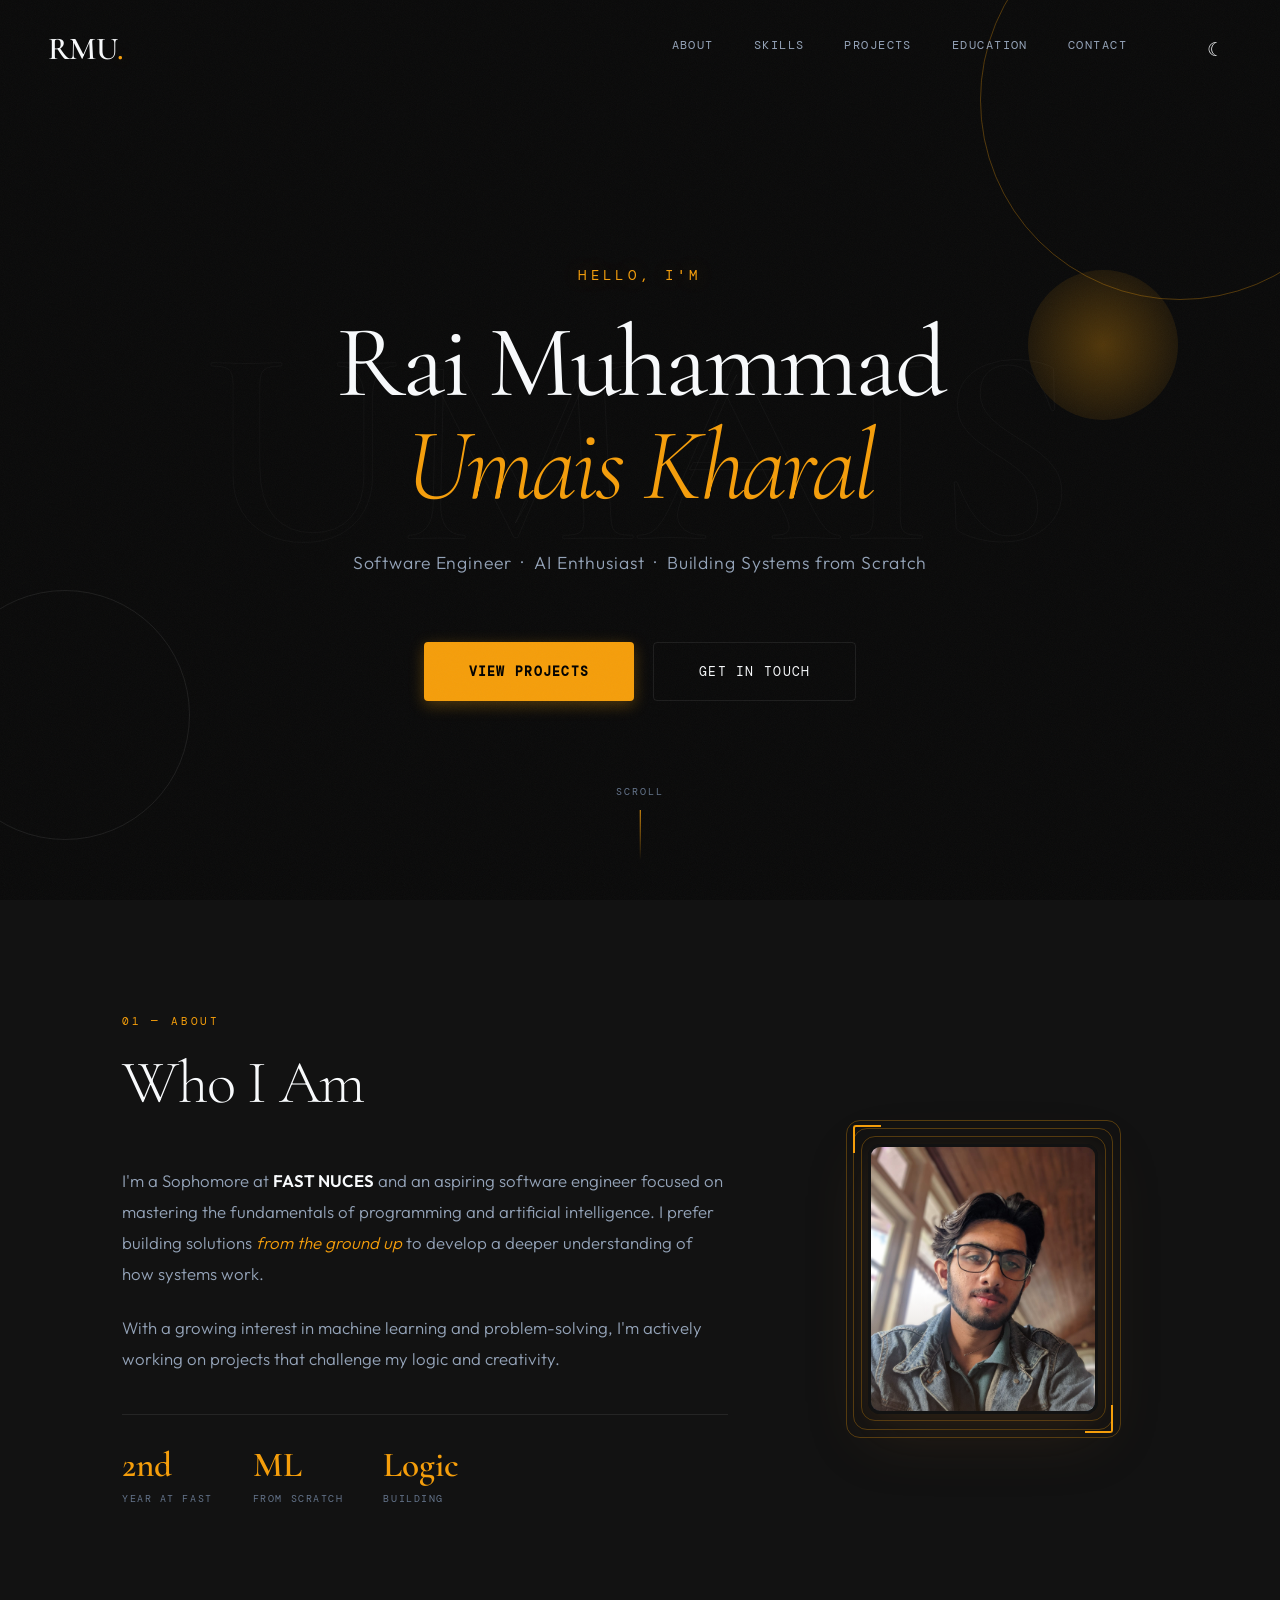
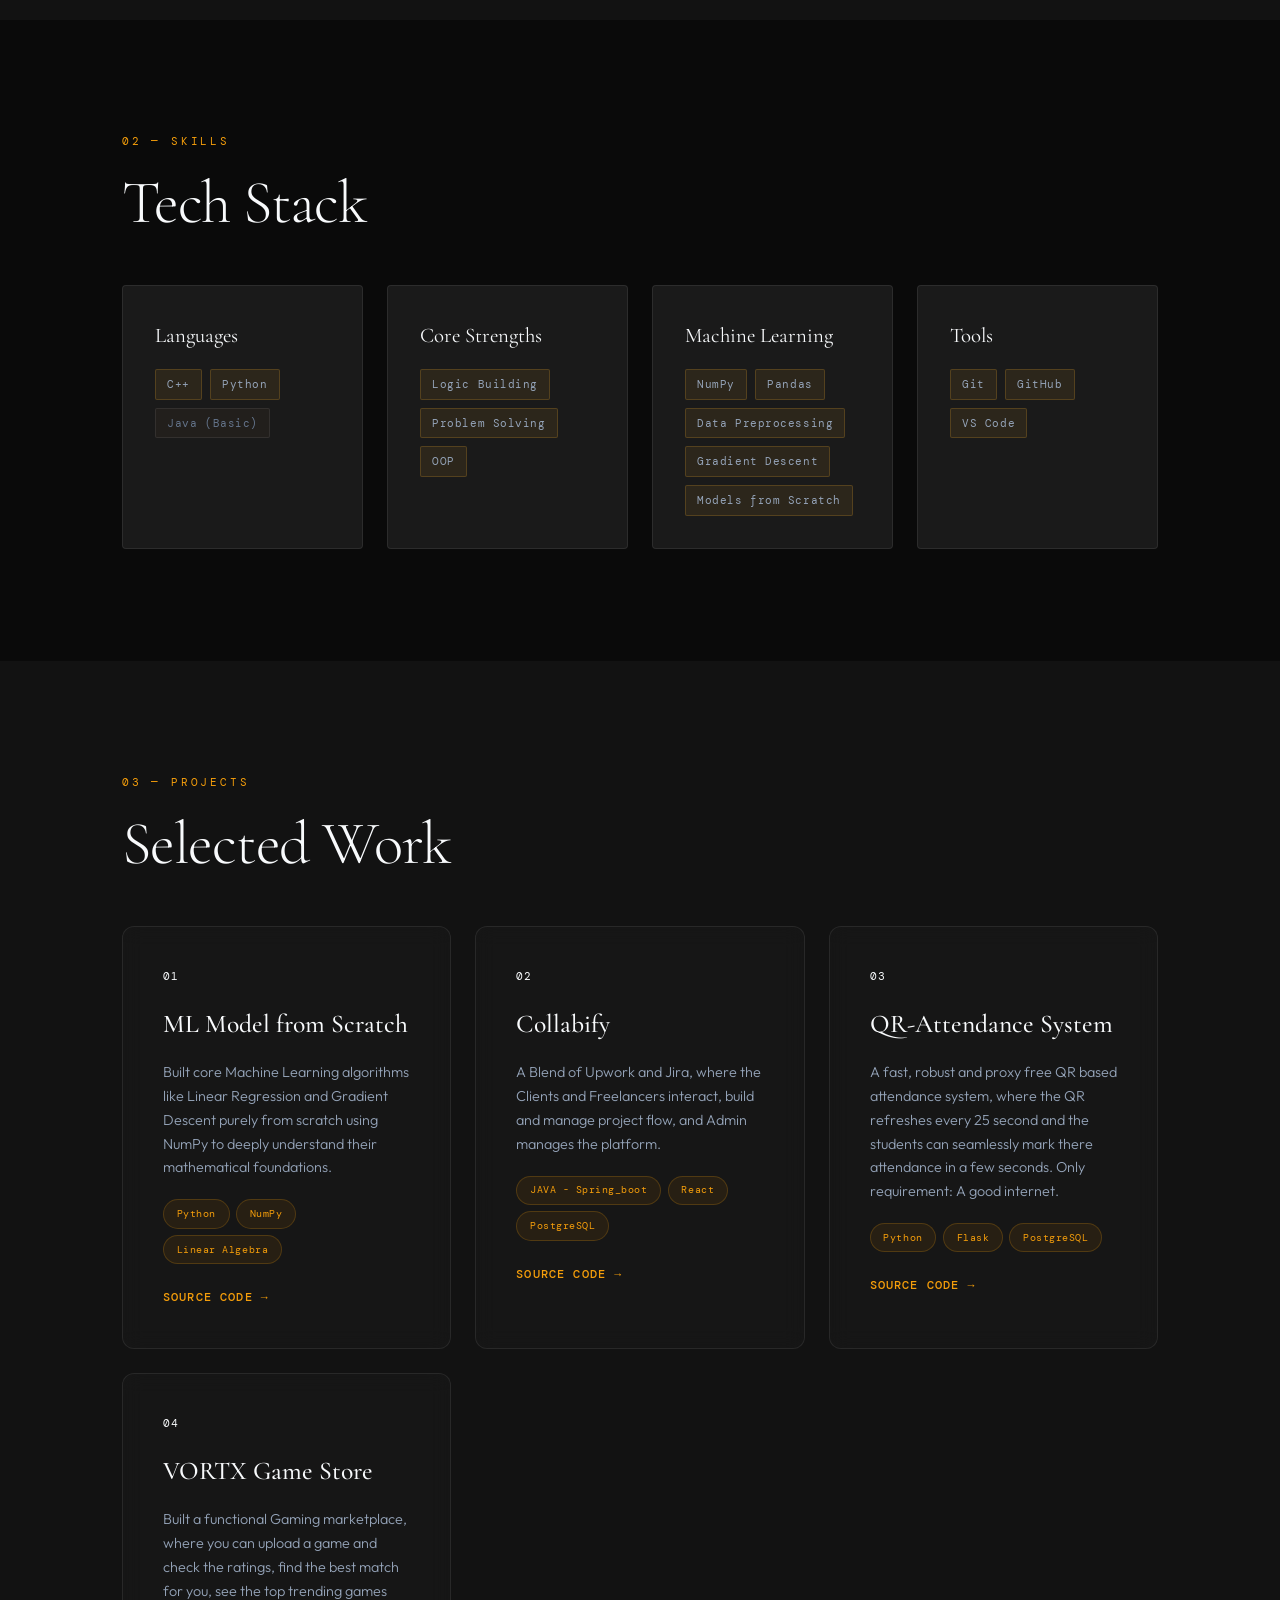
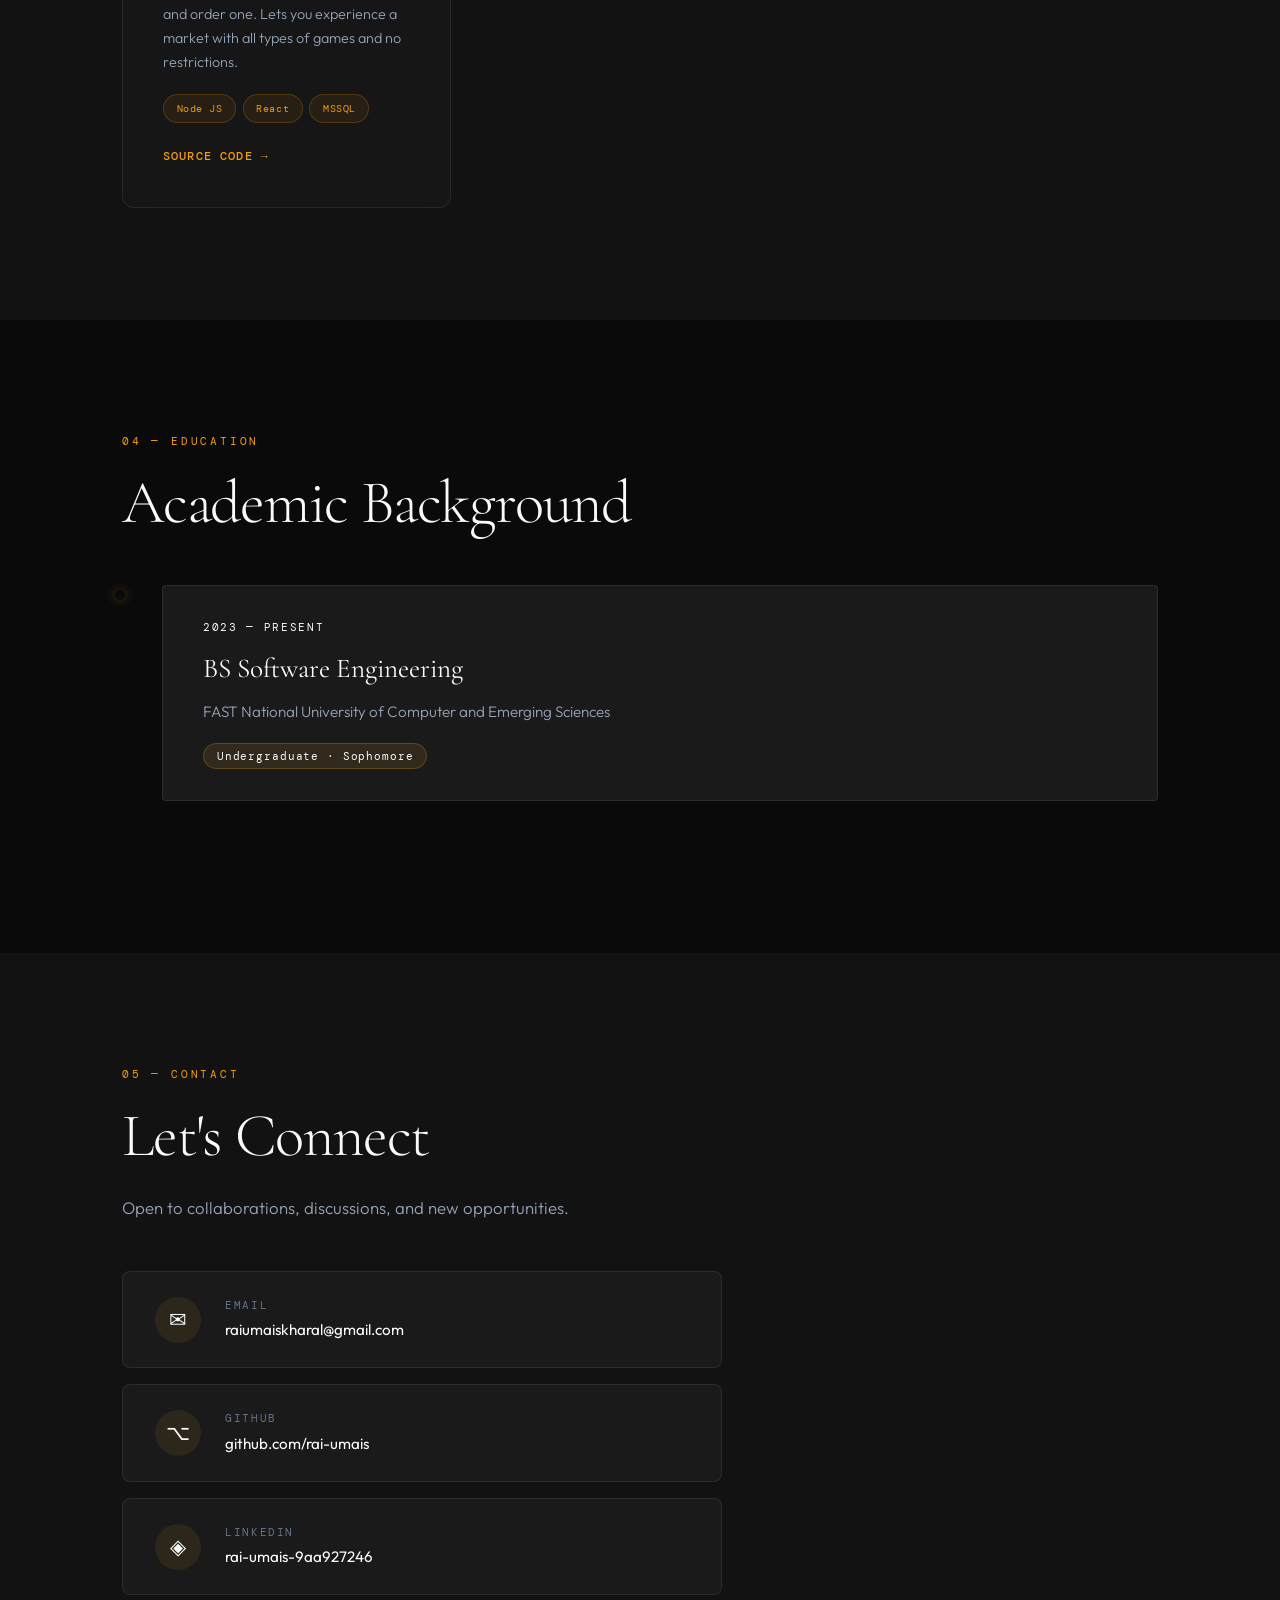
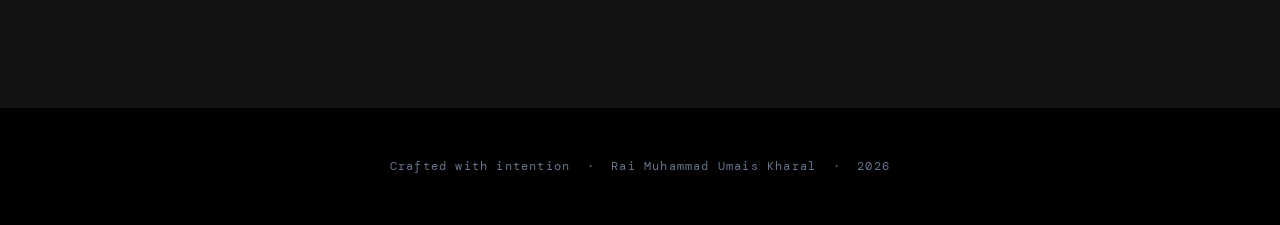
==== index.html @ fbf15798 "structure changed to deploy on vercel" ====
<!DOCTYPE html>
<html lang="en">
<head>
  <meta charset="UTF-8" />
  <meta name="viewport" content="width=device-width, initial-scale=1.0"/>
  <title>Rai Muhammad Umais Kharal — Portfolio</title>
  <meta name="description" content="Portfolio of Rai Muhammad Umais Kharal — Software Engineer, AI Enthusiast, building systems from scratch. FAST NUCES Sophomore."/>
  <meta name="author" content="Rai Muhammad Umais Kharal"/>
  <meta name="keywords" content="Rai Umais, Software Engineer, Portfolio, AI, Machine Learning, FAST NUCES"/>
  <meta property="og:title" content="Rai Muhammad Umais Kharal — Portfolio"/>
  <meta property="og:description" content="Software Engineer · AI Enthusiast · Building Systems from Scratch"/>
  <meta property="og:type" content="website"/>
  <link rel="stylesheet" href="./css/style.css"/>
  <link rel="preconnect" href="https://fonts.googleapis.com"/>
  <link rel="preconnect" href="https://fonts.gstatic.com" crossorigin/>
  <link href="https://fonts.googleapis.com/css2?family=Cormorant+Garamond:ital,wght@0,300;0,400;0,600;1,300;1,400&family=DM+Mono:wght@300;400;500&family=Outfit:wght@300;400;500;600&display=swap" rel="stylesheet"/>
  <script>
    // Immediate theme check to prevent flash
    (function() {
      const savedTheme = localStorage.getItem('theme') || 'dark';
      document.documentElement.setAttribute('data-theme', savedTheme);
    })();
  </script>
</head>
<body>

  <!-- Grain overlay -->
  <div class="grain"></div>

  <!-- NAV -->
  <nav class="nav" id="nav">
    <div class="nav-logo">RMU<span class="accent">.</span></div>
    <ul class="nav-links">
      <li><a href="#about">About</a></li>
      <li><a href="#skills">Skills</a></li>
      <li><a href="#projects">Projects</a></li>
      <li><a href="#education">Education</a></li>
      <li><a href="#contact">Contact</a></li>
      <li>
        <button class="theme-switch" id="themeToggle" aria-label="Toggle theme">
          <span class="sun">☼</span>
          <span class="moon">☾</span>
        </button>
      </li>
    </ul>
    <div class="nav-toggle" id="navToggle">
      <span></span><span></span><span></span>
    </div>
  </nav>

  <!-- HERO -->
  <section class="hero" id="home">
    <div class="hero-bg-text">UMAIS</div>
    <div class="hero-content">
      <p class="hero-greeting reveal">Hello, I'm</p>
      <h1 class="hero-name reveal">Rai Muhammad<br/><span class="name-accent">Umais Kharal</span></h1>
      <p class="hero-tagline reveal">Software Engineer &nbsp;·&nbsp; AI Enthusiast &nbsp;·&nbsp; Building Systems from Scratch</p>
      <div class="hero-cta reveal">
        <a href="#projects" class="btn-primary">View Projects</a>
        <a href="#contact" class="btn-outline">Get in Touch</a>
      </div>
    </div>
    <div class="hero-scroll-hint">
      <span>Scroll</span>
      <div class="scroll-line"></div>
    </div>
    <!-- Floating geometric shapes -->
    <div class="geo geo-1"></div>
    <div class="geo geo-2"></div>
    <div class="geo geo-3"></div>
  </section>

  <!-- ABOUT -->
  <section class="section about" id="about">
    <div class="container">
      <div class="section-label reveal">01 &mdash; About</div>
      <div class="about-grid">
        <div class="about-text reveal">
          <h2 class="section-title">Who I Am</h2>
          <p class="about-bio">
            I'm a Sophomore at <strong>FAST NUCES</strong> and an aspiring software engineer focused on mastering the fundamentals of programming and artificial intelligence. I prefer building solutions <em>from the ground up</em> to develop a deeper understanding of how systems work.
          </p>
          <p class="about-bio">
            With a growing interest in machine learning and problem-solving, I'm actively working on projects that challenge my logic and creativity.
          </p>
          <div class="about-stats">
            <div class="stat">
              <span class="stat-num">2nd</span>
              <span class="stat-label">Year at FAST</span>
            </div>
            <div class="stat">
              <span class="stat-num">ML</span>
              <span class="stat-label">From Scratch</span>
            </div>
            <div class="stat">
              <span class="stat-num">Logic</span>
              <span class="stat-label">Building</span>
            </div>
          </div>
        </div>
        <div class="about-visual reveal">
          <div class="avatar-card">
            <div class="avatar-img-wrapper">
              <img src="./images/pth.jpeg" alt="Rai Muhammad Umais Kharal" class="avatar-img"/>
            </div>
            <div class="avatar-ring ring-1"></div>
            <div class="avatar-ring ring-2"></div>
            <div class="avatar-ring ring-3"></div>
            <div class="avatar-corner corner-tl"></div>
            <div class="avatar-corner corner-br"></div>
          </div>
        </div>
      </div>
    </div>
  </section>

  <!-- SKILLS -->
  <section class="section skills" id="skills">
    <div class="container">
      <div class="section-label reveal">02 &mdash; Skills</div>
      <h2 class="section-title reveal">Tech Stack</h2>
      <div class="skills-grid">

        <div class="skill-card reveal">
          <h3>Languages</h3>
          <div class="skill-tags">
            <span class="tag">C++</span>
            <span class="tag">Python</span>
            <span class="tag tag-muted">Java (Basic)</span>
          </div>
        </div>

        <div class="skill-card reveal">
          <h3>Core Strengths</h3>
          <div class="skill-tags">
            <span class="tag">Logic Building</span>
            <span class="tag">Problem Solving</span>
            <span class="tag">OOP</span>
          </div>
        </div>

        <div class="skill-card reveal">
          <h3>Machine Learning</h3>
          <div class="skill-tags">
            <span class="tag">NumPy</span>
            <span class="tag">Pandas</span>
            <span class="tag">Data Preprocessing</span>
            <span class="tag">Gradient Descent</span>
            <span class="tag">Models from Scratch</span>
          </div>
        </div>

        <div class="skill-card reveal">
          <h3>Tools</h3>
          <div class="skill-tags">
            <span class="tag">Git</span>
            <span class="tag">GitHub</span>
            <span class="tag">VS Code</span>
          </div>
        </div>

      </div>
    </div>
  </section>

  <!-- PROJECTS -->
  <section class="section projects" id="projects">
    <div class="container">
      <div class="section-label reveal">03 &mdash; Projects</div>
      <div class="projects-header reveal">
        <h2 class="section-title">Selected Work</h2>
      </div>

      <div class="projects-grid" id="projectsGrid">

        <div class="project-card reveal">
          <div class="project-num">01</div>
          <h3 class="project-title">ML Model from Scratch</h3>
          <p class="project-desc">Built core Machine Learning algorithms like Linear Regression and Gradient Descent purely from scratch using NumPy to deeply understand their mathematical foundations.</p>
          <div class="project-tech">
            <span class="tech-badge">Python</span>
            <span class="tech-badge">NumPy</span>
            <span class="tech-badge">Linear Algebra</span>
          </div>
          <div class="project-links">
            <a href="https://github.com/rai-umais/Machine-Learning-Practice-and-Problems" target="_blank" class="project-link">Source Code →</a>
          </div>
        </div>

        <div class="project-card reveal">
          <div class="project-num">02</div>
          <h3 class="project-title">Collabify</h3>
          <p class="project-desc">A Blend of Upwork and Jira, where the Clients and Freelancers interact, build and manage project flow, and Admin manages the platform.</p>
          <div class="project-tech">
            <span class="tech-badge">JAVA - Spring_boot</span>
            <span class="tech-badge">React</span>
            <span class="tech-badge">PostgreSQL</span>
          </div>
          <div class="project-links">
            <a href="https://github.com/Collabify-Project/Kollabify" target="_blank" class="project-link">Source Code →</a>
          </div>
        </div>

        <div class="project-card reveal">
          <div class="project-num">03</div>
          <h3 class="project-title">QR-Attendance System</h3>
          <p class="project-desc">A fast, robust and proxy free QR based attendance system, where the QR refreshes every 25 second and the students can seamlessly mark there attendance in a few seconds. Only requirement: A good internet.</p>
          <div class="project-tech">
            <span class="tech-badge">Python</span>
            <span class="tech-badge">Flask</span>
            <span class="tech-badge">PostgreSQL</span>
          </div>
          <div class="project-links">
            <a href="https://github.com/rai-umais/QR_Automated_Attendance_System" target="_blank" class="project-link">Source Code →</a>
          </div>
        </div>

        <div class="project-card reveal">
          <div class="project-num">04</div>
          <h3 class="project-title">VORTX Game Store</h3>
          <p class="project-desc">Built a functional Gaming marketplace, where you can upload a game and check the ratings, find the best match for you, see the top trending games and order one. Lets you experience a market with all types of games and no restrictions.</p>
          <div class="project-tech">
            <span class="tech-badge">Node JS</span>
            <span class="tech-badge">React</span>
            <span class="tech-badge">MSSQL</span>
          </div>
          <div class="project-links">
            <a href="https://github.com/rai-umais/Machine-Learning-Practice-and-Problems" target="_blank" class="project-link">Source Code →</a>
          </div>
        </div>

      </div>
    </div>
  </section>

  <!-- EDUCATION -->
  <section class="section education" id="education">
    <div class="container">
      <div class="section-label reveal">04 &mdash; Education</div>
      <h2 class="section-title reveal">Academic Background</h2>
      <div class="edu-timeline">
        <div class="edu-card reveal">
          <div class="edu-dot"></div>
          <div class="edu-body">
            <span class="edu-year">2023 &mdash; Present</span>
            <h3 class="edu-degree">BS Software Engineering</h3>
            <p class="edu-uni">FAST National University of Computer and Emerging Sciences</p>
            <span class="edu-badge">Undergraduate · Sophomore</span>
          </div>
        </div>
      </div>
    </div>
  </section>

  <!-- CONTACT -->
  <section class="section contact" id="contact">
    <div class="container">
      <div class="section-label reveal">05 &mdash; Contact</div>
      <h2 class="section-title reveal">Let's Connect</h2>
      <p class="contact-sub reveal">Open to collaborations, discussions, and new opportunities.</p>
      <div class="contact-links reveal">
        <a href="mailto:raiumaiskharal@gmail.com" class="contact-card">
          <span class="contact-icon">✉</span>
          <div>
            <span class="contact-type">Email</span>
            <span class="contact-val">raiumaiskharal@gmail.com</span>
          </div>
        </a>
        <a href="https://github.com/rai-umais" target="_blank" class="contact-card">
          <span class="contact-icon">⌥</span>
          <div>
            <span class="contact-type">GitHub</span>
            <span class="contact-val">github.com/rai-umais</span>
          </div>
        </a>
        <a href="https://www.linkedin.com/in/rai-umais-9aa927246/" target="_blank" class="contact-card">
          <span class="contact-icon">◈</span>
          <div>
            <span class="contact-type">LinkedIn</span>
            <span class="contact-val">rai-umais-9aa927246</span>
          </div>
        </a>
      </div>
    </div>
  </section>

  <!-- FOOTER -->
  <footer class="footer">
    <p>Crafted with intention &nbsp;·&nbsp; Rai Muhammad Umais Kharal &nbsp;·&nbsp; <span id="year"></span></p>
  </footer>

  <!-- End of Sections -->

  <script src="./js/main.js"></script>
</body>
</html>
---- css/style.css ----
/* ============================================
   RAI UMAIS KHARAL — Portfolio CSS
   Theme: Earthy Warm | Cream · Brown · Gold
   ============================================ */

@import url('https://fonts.googleapis.com/css2?family=Cormorant+Garamond:ital,wght@0,300;0,400;0,600;1,300;1,400&family=DM+Mono:wght@300;400;500&family=Outfit:wght@300;400;500;600&display=swap');

/* ---- CSS VARIABLES ---- */
:root {
  /* Common variables */
  --font-display: 'Cormorant Garamond', serif;
  --font-body:    'Outfit', sans-serif;
  --font-mono:    'DM Mono', monospace;
  --transition: 0.5s cubic-bezier(0.16, 1, 0.3, 1);
}

/* LIGHT THEME (Previous Earthy Warm) */
[data-theme='light'] {
  --bg:           #F5EFE0;
  --bg-secondary: #E8DCC8;
  --card-bg:      #EDE4CE;
  --accent:       #C9922A;
  --accent-glow:  rgba(201, 146, 42, 0.2);
  --text-primary: #2C1A0E;
  --text-secondary:#6B4C30;
  --text-muted:   #9A7A5A;
  --border:       rgba(139, 99, 67, 0.15);
  --border-hover: rgba(139, 99, 67, 0.3);
  --nav-bg:       rgba(245, 239, 224, 0.85);
  --shadow: 0 10px 30px rgba(92, 61, 30, 0.1);
  --shadow-lg: 0 20px 50px rgba(92, 61, 30, 0.15);
  --card-glass: rgba(237, 228, 206, 0.7);
}

/* DARK THEME (Current Premium Dark) */
[data-theme='dark'] {
  --bg:           #0a0a0a;
  --bg-secondary: #121212;
  --card-bg:      #1a1a1a;
  --accent:       #f59e0b;
  --accent-glow:  rgba(245, 158, 11, 0.3);
  --text-primary: #f8fafc;
  --text-secondary: #94a3b8;
  --text-muted:   #64748b;
  --border:       rgba(255, 255, 255, 0.08);
  --border-hover: rgba(255, 255, 255, 0.15);
  --nav-bg:       rgba(10, 10, 10, 0.85);
  --shadow: 0 10px 30px rgba(0, 0, 0, 0.5);
  --shadow-lg: 0 20px 50px rgba(0, 0, 0, 0.7);
  --card-glass: rgba(26, 26, 26, 0.6);
}

/* ---- RESET ---- */
*, *::before, *::after { box-sizing: border-box; margin: 0; padding: 0; }
html { scroll-behavior: smooth; }
body {
  font-family: var(--font-body);
  background-color: var(--bg);
  color: var(--text-primary);
  line-height: 1.7;
  overflow-x: hidden;
  transition: background-color 0.5s ease, color 0.5s ease;
}
a { text-decoration: none; color: inherit; }
ul { list-style: none; }
img { max-width: 100%; }

/* ---- GRAIN OVERLAY ---- */
.grain {
  position: fixed;
  inset: 0;
  pointer-events: none;
  z-index: 9999;
  opacity: 0.035;
  background-image: url("data:image/svg+xml,%3Csvg viewBox='0 0 256 256' xmlns='http://www.w3.org/2000/svg'%3E%3Cfilter id='noise'%3E%3CfeTurbulence type='fractalNoise' baseFrequency='0.9' numOctaves='4' stitchTiles='stitch'/%3E%3C/filter%3E%3Crect width='100%25' height='100%25' filter='url(%23noise)'/%3E%3C/svg%3E");
  background-repeat: repeat;
  background-size: 200px;
}

/* ---- CONTAINER ---- */
.container { max-width: 1100px; margin: 0 auto; padding: 0 2rem; }

/* ---- NAV ---- */
.nav {
  position: fixed;
  top: 0; left: 0; right: 0;
  z-index: 100;
  display: flex;
  align-items: center;
  justify-content: space-between;
  padding: 1.4rem 3rem;
  transition: background var(--transition), box-shadow var(--transition);
}
.nav.scrolled {
  background: var(--nav-bg);
  backdrop-filter: blur(20px);
  box-shadow: var(--shadow);
  border-bottom: 1px solid var(--border);
}
.nav-logo {
  font-family: var(--font-display);
  font-size: 2rem;
  font-weight: 600;
  color: var(--text-primary);
  letter-spacing: -0.02em;
}
.nav-logo .accent { color: var(--accent); text-shadow: 0 0 15px var(--accent-glow); }
.nav-links { display: flex; gap: 2.5rem; }
.nav-links a {
  font-family: var(--font-mono);
  font-size: 0.75rem;
  font-weight: 400;
  letter-spacing: 0.12em;
  text-transform: uppercase;
  color: var(--text-secondary);
  transition: color var(--transition);
  position: relative;
}
.nav-links a::after {
  content: '';
  position: absolute;
  bottom: -3px; left: 0;
  width: 0; height: 1.5px;
  background: var(--accent);
  box-shadow: 0 0 10px var(--accent-glow);
  transition: width var(--transition);
}
.nav-links a:hover { color: var(--text-primary); }
.nav-links a:hover::after { width: 100%; }

.nav-toggle {
  display: none;
  flex-direction: column;
  gap: 5px;
  cursor: pointer;
}

/* ---- THEME TOGGLE ---- */
.theme-switch {
  background: none;
  border: none;
  cursor: pointer;
  padding: 0.5rem;
  display: flex;
  align-items: center;
  justify-content: center;
  font-size: 1.2rem;
  color: var(--text-primary);
  transition: transform var(--transition), color var(--transition);
  margin-left: 2rem;
}
.theme-switch:hover {
  transform: rotate(15deg) scale(1.1);
  color: var(--accent);
}
.theme-switch .sun { display: none; }
[data-theme='light'] .theme-switch .sun { display: block; }
[data-theme='light'] .theme-switch .moon { display: none; }
[data-theme='dark'] .theme-switch .moon { display: block; }
.nav-toggle span {
  width: 24px; height: 1.5px;
  background: var(--text-primary);
  transition: var(--transition);
}

/* ---- HERO ---- */
.hero {
  min-height: 100vh;
  display: flex;
  align-items: center;
  justify-content: center;
  position: relative;
  overflow: hidden;
  padding: 8rem 2rem 4rem;
}

.hero-bg-text {
  position: absolute;
  font-family: var(--font-display);
  font-size: clamp(10rem, 22vw, 22rem);
  font-weight: 600;
  color: transparent;
  -webkit-text-stroke: 1px rgba(255, 255, 255, 0.03);
  top: 50%;
  left: 50%;
  transform: translate(-50%, -50%);
  white-space: nowrap;
  pointer-events: none;
  user-select: none;
  animation: bgTextFloat 10s ease-in-out infinite;
}
@keyframes bgTextFloat {
  0%, 100% { transform: translate(-50%, -50%) translateY(0); }
  50% { transform: translate(-50%, -50%) translateY(-20px); }
}

.hero-content {
  text-align: center;
  position: relative;
  z-index: 2;
}
.hero-greeting {
  font-family: var(--font-mono);
  font-size: 0.9rem;
  letter-spacing: 0.3em;
  text-transform: uppercase;
  color: var(--accent);
  margin-bottom: 1.5rem;
  text-shadow: 0 0 20px var(--accent-glow);
}
.hero-name {
  font-family: var(--font-display);
  font-size: clamp(3.5rem, 8vw, 7rem);
  font-weight: 400;
  line-height: 1;
  color: var(--text-primary);
  margin-bottom: 2rem;
  letter-spacing: -0.03em;
}
.name-accent {
  font-style: italic;
  color: var(--accent);
  font-weight: 300;
}
.hero-tagline {
  font-family: var(--font-body);
  font-size: 1.1rem;
  color: var(--text-secondary);
  font-weight: 300;
  letter-spacing: 0.05em;
  margin-bottom: 4rem;
  max-width: 700px;
  margin-left: auto;
  margin-right: auto;
}
.hero-cta { display: flex; gap: 1.2rem; justify-content: center; flex-wrap: wrap; }

/* ---- BUTTONS ---- */
.btn-primary {
  display: inline-flex;
  align-items: center;
  gap: 0.8rem;
  padding: 1.1rem 2.8rem;
  background: var(--accent);
  color: #000;
  font-family: var(--font-mono);
  font-size: 0.8rem;
  font-weight: 600;
  letter-spacing: 0.1em;
  text-transform: uppercase;
  border-radius: 4px;
  border: none;
  cursor: pointer;
  transition: all var(--transition);
  box-shadow: 0 4px 15px var(--accent-glow);
}
.btn-primary:hover {
  background: #fff;
  transform: translateY(-3px) scale(1.02);
  box-shadow: 0 8px 25px rgba(255, 255, 255, 0.2);
}
.btn-primary.btn-sm { padding: 0.7rem 1.6rem; font-size: 0.75rem; }
.btn-primary.btn-full { width: 100%; justify-content: center; margin-top: 0.5rem; }

.btn-outline {
  display: inline-flex;
  align-items: center;
  padding: 1.1rem 2.8rem;
  border: 1px solid var(--border);
  color: var(--text-primary);
  font-family: var(--font-mono);
  font-size: 0.8rem;
  letter-spacing: 0.1em;
  text-transform: uppercase;
  border-radius: 4px;
  transition: all var(--transition);
}
.btn-outline:hover {
  background: var(--bg-secondary);
  border-color: var(--accent);
  color: var(--accent);
  transform: translateY(-3px);
}

/* ---- HERO SCROLL HINT ---- */
.hero-scroll-hint {
  position: absolute;
  bottom: 2.5rem;
  left: 50%;
  transform: translateX(-50%);
  display: flex;
  flex-direction: column;
  align-items: center;
  gap: 0.6rem;
}
.hero-scroll-hint span {
  font-family: var(--font-mono);
  font-size: 0.65rem;
  letter-spacing: 0.2em;
  text-transform: uppercase;
  color: var(--text-muted);
}
.scroll-line {
  width: 1px;
  height: 50px;
  background: linear-gradient(to bottom, var(--accent), transparent);
  animation: scrollPulse 2s ease-in-out infinite;
}
@keyframes scrollPulse {
  0%, 100% { opacity: 1; transform: scaleY(1); }
  50% { opacity: 0.4; transform: scaleY(0.6); }
}

/* ---- GEOMETRIC SHAPES ---- */
.geo {
  position: absolute;
  border-radius: 50%;
  pointer-events: none;
}
.geo-1 {
  width: 400px; height: 400px;
  border: 1px solid var(--accent-glow);
  top: -100px; right: -100px;
  animation: geoRotate 20s linear infinite;
}
.geo-2 {
  width: 250px; height: 250px;
  border: 1px solid var(--border);
  bottom: 60px; left: -60px;
  animation: geoRotate 15s linear infinite reverse;
}
.geo-3 {
  width: 150px; height: 150px;
  background: radial-gradient(circle, var(--accent-glow), transparent);
  top: 30%; right: 8%;
  animation: geoFloat 6s ease-in-out infinite;
}
@keyframes geoRotate {
  from { transform: rotate(0deg); }
  to { transform: rotate(360deg); }
}
@keyframes geoFloat {
  0%, 100% { transform: translateY(0) scale(1); }
  50% { transform: translateY(-30px) scale(1.05); }
}

/* ---- SECTIONS ---- */
.section { padding: 7rem 0; }
.section-label {
  font-family: var(--font-mono);
  font-size: 0.7rem;
  letter-spacing: 0.25em;
  text-transform: uppercase;
  color: var(--accent);
  margin-bottom: 1.2rem;
}
.section-title {
  font-family: var(--font-display);
  font-size: clamp(2.2rem, 5vw, 3.8rem);
  font-weight: 300;
  color: var(--text-primary);
  line-height: 1.1;
  margin-bottom: 3rem;
  letter-spacing: -0.02em;
}

/* ---- ABOUT ---- */
.about { background: var(--bg-secondary); }
.about-grid {
  display: grid;
  grid-template-columns: 1fr 350px;
  gap: 5rem;
  align-items: center;
}
.about-bio {
  font-size: 1.05rem;
  color: var(--text-secondary);
  margin-bottom: 1.4rem;
  font-weight: 300;
  line-height: 1.85;
}
.about-bio strong { color: var(--text-primary); font-weight: 600; }
.about-bio em { color: var(--accent); font-style: italic; }
.about-stats {
  display: flex;
  gap: 2.5rem;
  margin-top: 2.5rem;
  padding-top: 2rem;
  border-top: 1px solid var(--border);
}
.stat { display: flex; flex-direction: column; }
.stat-num {
  font-family: var(--font-display);
  font-size: 2.2rem;
  font-weight: 600;
  color: var(--accent);
  line-height: 1;
}
.stat-label {
  font-family: var(--font-mono);
  font-size: 0.65rem;
  letter-spacing: 0.15em;
  text-transform: uppercase;
  color: var(--text-muted);
  margin-top: 0.5rem;
}

/* ---- AVATAR CARD ---- */
.about-visual {
  display: flex;
  justify-content: center;
  align-items: center;
}
.avatar-card {
  position: relative;
  width: 280px;
  height: 320px;
  display: flex;
  align-items: center;
  justify-content: center;
}

/* Main image wrapper — rounded-rect frame */
.avatar-img-wrapper {
  position: relative;
  width: 230px;
  height: 270px;
  border-radius: 12px;
  overflow: hidden;
  z-index: 3;
  box-shadow:
    0 20px 60px rgba(92, 61, 30, 0.28),
    0 4px 16px rgba(92, 61, 30, 0.15);
  border: 3px solid var(--bg-secondary);
}
.avatar-img {
  width: 100%;
  height: 100%;
  object-fit: cover;
  object-position: center top;
  display: block;
  transition: transform 0.6s cubic-bezier(0.25, 0.46, 0.45, 0.94);
}
.avatar-img-wrapper:hover .avatar-img {
  transform: scale(1.04);
}

/* Gold overlay tint on hover */
.avatar-img-wrapper::after {
  content: '';
  position: absolute;
  inset: 0;
  background: linear-gradient(
    to bottom,
    transparent 55%,
    rgba(92, 61, 30, 0.35) 100%
  );
  border-radius: 10px;
  pointer-events: none;
}

/* Decorative corner brackets */
.avatar-corner {
  position: absolute;
  width: 28px;
  height: 28px;
  z-index: 4;
}
.corner-tl {
  top: 6px; left: 10px;
  border-top: 2px solid var(--accent);
  border-left: 2px solid var(--accent);
  border-radius: 3px 0 0 0;
}
.corner-br {
  bottom: 6px; right: 10px;
  border-bottom: 2px solid var(--accent);
  border-right: 2px solid var(--accent);
  border-radius: 0 0 3px 0;
}

/* Pulsing rings behind the frame */
.avatar-ring {
  position: absolute;
  border-radius: 14px;
  border: 1px solid var(--accent-glow);
}
.ring-1 {
  width: 245px; height: 285px;
  animation: ringPulse 3s ease-in-out infinite;
}
.ring-2 {
  width: 260px; height: 302px;
  animation: ringPulse 3s ease-in-out infinite 0.6s;
}
.ring-3 {
  width: 275px; height: 318px;
  animation: ringPulse 3s ease-in-out infinite 1.2s;
}
@keyframes ringPulse {
  0%, 100% { opacity: 0.4; transform: scale(1); }
  50%       { opacity: 0.9; transform: scale(1.015); }
}

/* ---- SKILLS ---- */
.skills { background: var(--bg); }
.skills-grid {
  display: grid;
  grid-template-columns: repeat(auto-fit, minmax(240px, 1fr));
  gap: 1.5rem;
}
.skill-card {
  background: var(--card-bg);
  border: 1px solid var(--border);
  padding: 2rem;
  border-radius: 4px;
  transition: transform var(--transition), box-shadow var(--transition), border-color var(--transition);
  position: relative;
  overflow: hidden;
}
.skill-card::before {
  content: '';
  position: absolute;
  top: 0; left: 0;
  width: 3px; height: 0;
  background: var(--accent);
  transition: height var(--transition);
}
.skill-card:hover { 
  transform: translateY(-8px); 
  box-shadow: 0 12px 40px rgba(0, 0, 0, 0.4); 
  border-color: var(--accent); 
}
.skill-card:hover::before { height: 100%; }
.skill-card-icon { font-size: 1.8rem; margin-bottom: 1rem; }
.skill-card h3 {
  font-family: var(--font-display);
  font-size: 1.3rem;
  font-weight: 400;
  color: var(--text-primary);
  margin-bottom: 1rem;
}
.skill-tags { display: flex; flex-wrap: wrap; gap: 0.5rem; }
.tag {
  font-family: var(--font-mono);
  font-size: 0.7rem;
  padding: 0.3rem 0.7rem;
  background: rgba(201, 146, 42, 0.1);
  color: var(--text-secondary);
  border: 1px solid rgba(201, 146, 42, 0.25);
  border-radius: 2px;
  letter-spacing: 0.05em;
}
.tag-muted {
  background: rgba(139, 99, 67, 0.07);
  color: var(--text-muted);
  border-color: var(--border);
}

/* ---- PROJECTS ---- */
.projects { background: var(--bg-secondary); }
.projects-header {
  display: flex;
  align-items: center;
  justify-content: space-between;
  margin-bottom: 3rem;
}
.projects-header .section-title { margin-bottom: 0; }
.projects-grid {
  display: grid;
  grid-template-columns: repeat(auto-fill, minmax(320px, 1fr));
  gap: 1.5rem;
}
.project-card {
  background: var(--card-glass);
  backdrop-filter: blur(10px);
  border: 1px solid var(--border);
  padding: 2.5rem;
  border-radius: 12px;
  transition: all var(--transition);
  position: relative;
  display: flex;
  flex-direction: column;
}
.project-card::after {
  content: '';
  position: absolute;
  inset: 0;
  border-radius: 12px;
  background: radial-gradient(circle at top right, var(--accent-glow), transparent 70%);
  opacity: 0;
  transition: opacity var(--transition);
  pointer-events: none;
}
.project-card:hover { 
  transform: translateY(-10px); 
  box-shadow: 0 25px 50px rgba(0, 0, 0, 0.5); 
  border-color: var(--accent);
}
.project-card:hover::after { opacity: 1; }
.project-num {
  font-family: var(--font-mono);
  font-size: 0.7rem;
  color: var(--gold);
  letter-spacing: 0.1em;
  margin-bottom: 1rem;
}
.project-title {
  font-family: var(--font-display);
  font-size: 1.6rem;
  font-weight: 500;
  color: var(--text-primary);
  margin-bottom: 1rem;
}
.project-desc {
  font-size: 0.9rem;
  color: var(--text-secondary);
  margin-bottom: 1.2rem;
  font-weight: 300;
  line-height: 1.65;
}
.project-tech { display: flex; flex-wrap: wrap; gap: 0.4rem; margin-bottom: 1.5rem; }
.tech-badge {
  font-family: var(--font-mono);
  font-size: 0.65rem;
  padding: 0.3rem 0.8rem;
  background: rgba(245, 158, 11, 0.08);
  color: var(--accent);
  border: 1px solid rgba(245, 158, 11, 0.2);
  border-radius: 20px;
  letter-spacing: 0.05em;
  transition: all 0.3s ease;
}
.tech-badge:hover {
  background: var(--accent);
  color: #000;
}
.project-links { display: flex; align-items: center; gap: 1.2rem; }
.project-link {
  font-family: var(--font-mono);
  font-size: 0.72rem;
  letter-spacing: 0.1em;
  text-transform: uppercase;
  color: var(--accent);
  transition: color var(--transition);
  font-weight: 500;
}
.project-link:hover { color: var(--text-primary); }
.project-delete {
  margin-left: auto;
  background: none;
  border: none;
  color: var(--text-muted);
  font-size: 0.75rem;
  cursor: pointer;
  padding: 0.3rem 0.5rem;
  border-radius: 2px;
  transition: color var(--transition), background var(--transition);
}
.project-delete:hover { color: #c0392b; background: rgba(192, 57, 43, 0.06); }

/* Empty state */
.empty-projects {
  grid-column: 1 / -1;
  text-align: center;
  padding: 5rem 2rem;
  border: 1.5px dashed var(--border);
  border-radius: 4px;
}
.empty-icon {
  font-size: 3rem;
  color: var(--brown-light);
  margin-bottom: 1rem;
  display: block;
}
.empty-projects p {
  color: var(--text-muted);
  font-size: 0.95rem;
  margin-bottom: 1.5rem;
  font-family: var(--font-mono);
}

/* ---- EDUCATION ---- */
.education { background: var(--bg); }
.edu-timeline { position: relative; padding-left: 2.5rem; }
.edu-timeline::before {
  content: '';
  position: absolute;
  left: 0; top: 0; bottom: 0;
  width: 1px;
  background: linear-gradient(to bottom, var(--gold), transparent);
}
.edu-card {
  position: relative;
  margin-bottom: 2.5rem;
}
.edu-dot {
  position: absolute;
  left: -2.95rem;
  top: 0.3rem;
  width: 10px; height: 10px;
  border-radius: 50%;
  background: var(--gold);
  box-shadow: 0 0 12px rgba(201, 146, 42, 0.4);
}
.edu-body {
  background: var(--card-bg);
  border: 1px solid var(--border);
  padding: 2rem 2.5rem;
  border-radius: 4px;
  transition: transform var(--transition), box-shadow var(--transition);
}
.edu-body:hover { transform: translateX(5px); box-shadow: var(--shadow); }
.edu-year {
  font-family: var(--font-mono);
  font-size: 0.7rem;
  letter-spacing: 0.15em;
  text-transform: uppercase;
  color: var(--gold);
  display: block;
  margin-bottom: 0.6rem;
}
.edu-degree {
  font-family: var(--font-display);
  font-size: 1.7rem;
  font-weight: 400;
  color: var(--brown-dark);
  margin-bottom: 0.4rem;
}
.edu-uni {
  font-size: 0.95rem;
  color: var(--text-secondary);
  font-weight: 300;
  margin-bottom: 1rem;
}
.edu-badge {
  font-family: var(--font-mono);
  font-size: 0.68rem;
  padding: 0.3rem 0.8rem;
  background: rgba(201, 146, 42, 0.12);
  color: var(--gold);
  border: 1px solid rgba(201, 146, 42, 0.3);
  border-radius: 20px;
  letter-spacing: 0.08em;
}

/* ---- CONTACT ---- */
.contact { background: var(--bg-secondary); }
.contact-sub {
  color: var(--text-secondary);
  font-weight: 300;
  font-size: 1.05rem;
  margin-bottom: 3rem;
  margin-top: -1.5rem;
}
.contact-links { display: flex; flex-direction: column; gap: 1rem; max-width: 600px; }
.contact-card {
  display: flex;
  align-items: center;
  gap: 1.5rem;
  padding: 1.5rem 2rem;
  background: var(--card-bg);
  border: 1px solid var(--border);
  border-radius: 8px;
  transition: all var(--transition);
}
.contact-card:hover {
  transform: translateX(10px);
  box-shadow: var(--shadow);
  border-color: var(--accent);
}
.contact-icon {
  font-size: 1.3rem;
  width: 46px; height: 46px;
  display: flex;
  align-items: center;
  justify-content: center;
  background: rgba(201, 146, 42, 0.1);
  border-radius: 50%;
  color: var(--gold);
  flex-shrink: 0;
}
.contact-type {
  display: block;
  font-family: var(--font-mono);
  font-size: 0.68rem;
  letter-spacing: 0.15em;
  text-transform: uppercase;
  color: var(--text-muted);
  margin-bottom: 0.2rem;
}
.contact-val {
  display: block;
  font-size: 0.95rem;
  color: var(--brown-dark);
  font-weight: 400;
}

/* ---- FOOTER ---- */
.footer {
  text-align: center;
  padding: 3rem;
  background: #000;
  color: var(--text-muted);
  font-family: var(--font-mono);
  font-size: 0.75rem;
  letter-spacing: 0.1em;
  border-top: 1px solid var(--border);
}

/* ---- MODAL ---- */
.modal-overlay {
  position: fixed;
  inset: 0;
  background: rgba(0, 0, 0, 0.85);
  backdrop-filter: blur(8px);
  z-index: 200;
  opacity: 0;
  pointer-events: none;
  transition: opacity var(--transition);
}
.modal-overlay.active { opacity: 1; pointer-events: all; }
.modal {
  position: fixed;
  top: 50%; left: 50%;
  transform: translate(-50%, -60%);
  width: 90%;
  max-width: 520px;
  background: var(--card-bg);
  border: 1px solid var(--border);
  border-radius: 12px;
  box-shadow: var(--shadow-lg);
  z-index: 201;
  opacity: 0;
  pointer-events: none;
  transition: opacity 0.35s ease, transform 0.35s cubic-bezier(0.34, 1.56, 0.64, 1);
}
.modal.active {
  opacity: 1;
  pointer-events: all;
  transform: translate(-50%, -50%);
}
.modal-header {
  display: flex;
  align-items: center;
  justify-content: space-between;
  padding: 1.5rem 2rem;
  border-bottom: 1px solid var(--border);
}
.modal-header h3 {
  font-family: var(--font-display);
  font-size: 1.4rem;
  font-weight: 500;
  color: var(--text-primary);
}
.modal-close {
  background: none;
  border: none;
  font-size: 1rem;
  color: var(--text-muted);
  cursor: pointer;
  padding: 0.3rem 0.6rem;
  border-radius: 2px;
  transition: color var(--transition), background var(--transition);
}
.modal-close:hover { color: var(--text-primary); background: var(--border); }
.modal-body { padding: 2rem; }
.form-group { margin-bottom: 1.3rem; }
.form-group label {
  display: block;
  font-family: var(--font-mono);
  font-size: 0.7rem;
  letter-spacing: 0.12em;
  text-transform: uppercase;
  color: var(--text-secondary);
  margin-bottom: 0.5rem;
}
.form-group input,
.form-group textarea {
  width: 100%;
  padding: 0.9rem 1.2rem;
  background: var(--bg);
  border: 1px solid var(--border);
  border-radius: 3px;
  font-family: var(--font-body);
  font-size: 0.9rem;
  color: var(--text-primary);
  transition: border-color var(--transition), box-shadow var(--transition);
  outline: none;
  resize: vertical;
}
.form-group input:focus,
.form-group textarea:focus {
  border-color: var(--accent);
  box-shadow: 0 0 0 3px var(--accent-glow);
}

/* ---- REVEAL ANIMATIONS ---- */
.reveal {
  opacity: 0;
  transform: translateY(28px);
  transition: opacity 0.7s ease, transform 0.7s cubic-bezier(0.25, 0.46, 0.45, 0.94);
}
.reveal.visible {
  opacity: 1;
  transform: translateY(0);
}

/* ---- RESPONSIVE ---- */
@media (max-width: 900px) {
  .about-grid { grid-template-columns: 1fr; }
  .about-visual { display: none; }
  .nav { padding: 1.2rem 1.5rem; }
  .nav-links { display: none; }
  .nav-toggle { display: flex; }
}
@media (max-width: 600px) {
  .section { padding: 5rem 0; }
  .hero-cta { flex-direction: column; align-items: center; }
  .projects-header { flex-direction: column; align-items: flex-start; gap: 1rem; }
  .about-stats { flex-wrap: wrap; gap: 1.5rem; }
  .contact-links { max-width: 100%; }
  .nav { padding: 1rem; }
  .hero-bg-text { font-size: 8rem; }
}

/* Mobile nav open */
body.nav-open .nav-links {
  display: flex;
  flex-direction: column;
  position: fixed;
  top: 0; right: 0;
  height: 100vh;
  width: 260px;
  background: var(--bg-secondary);
  padding: 5rem 2.5rem 2rem;
  gap: 2rem;
  box-shadow: -10px 0 40px rgba(0, 0, 0, 0.5);
  z-index: 150;
}
body.nav-open .nav-links a { font-size: 1rem; }
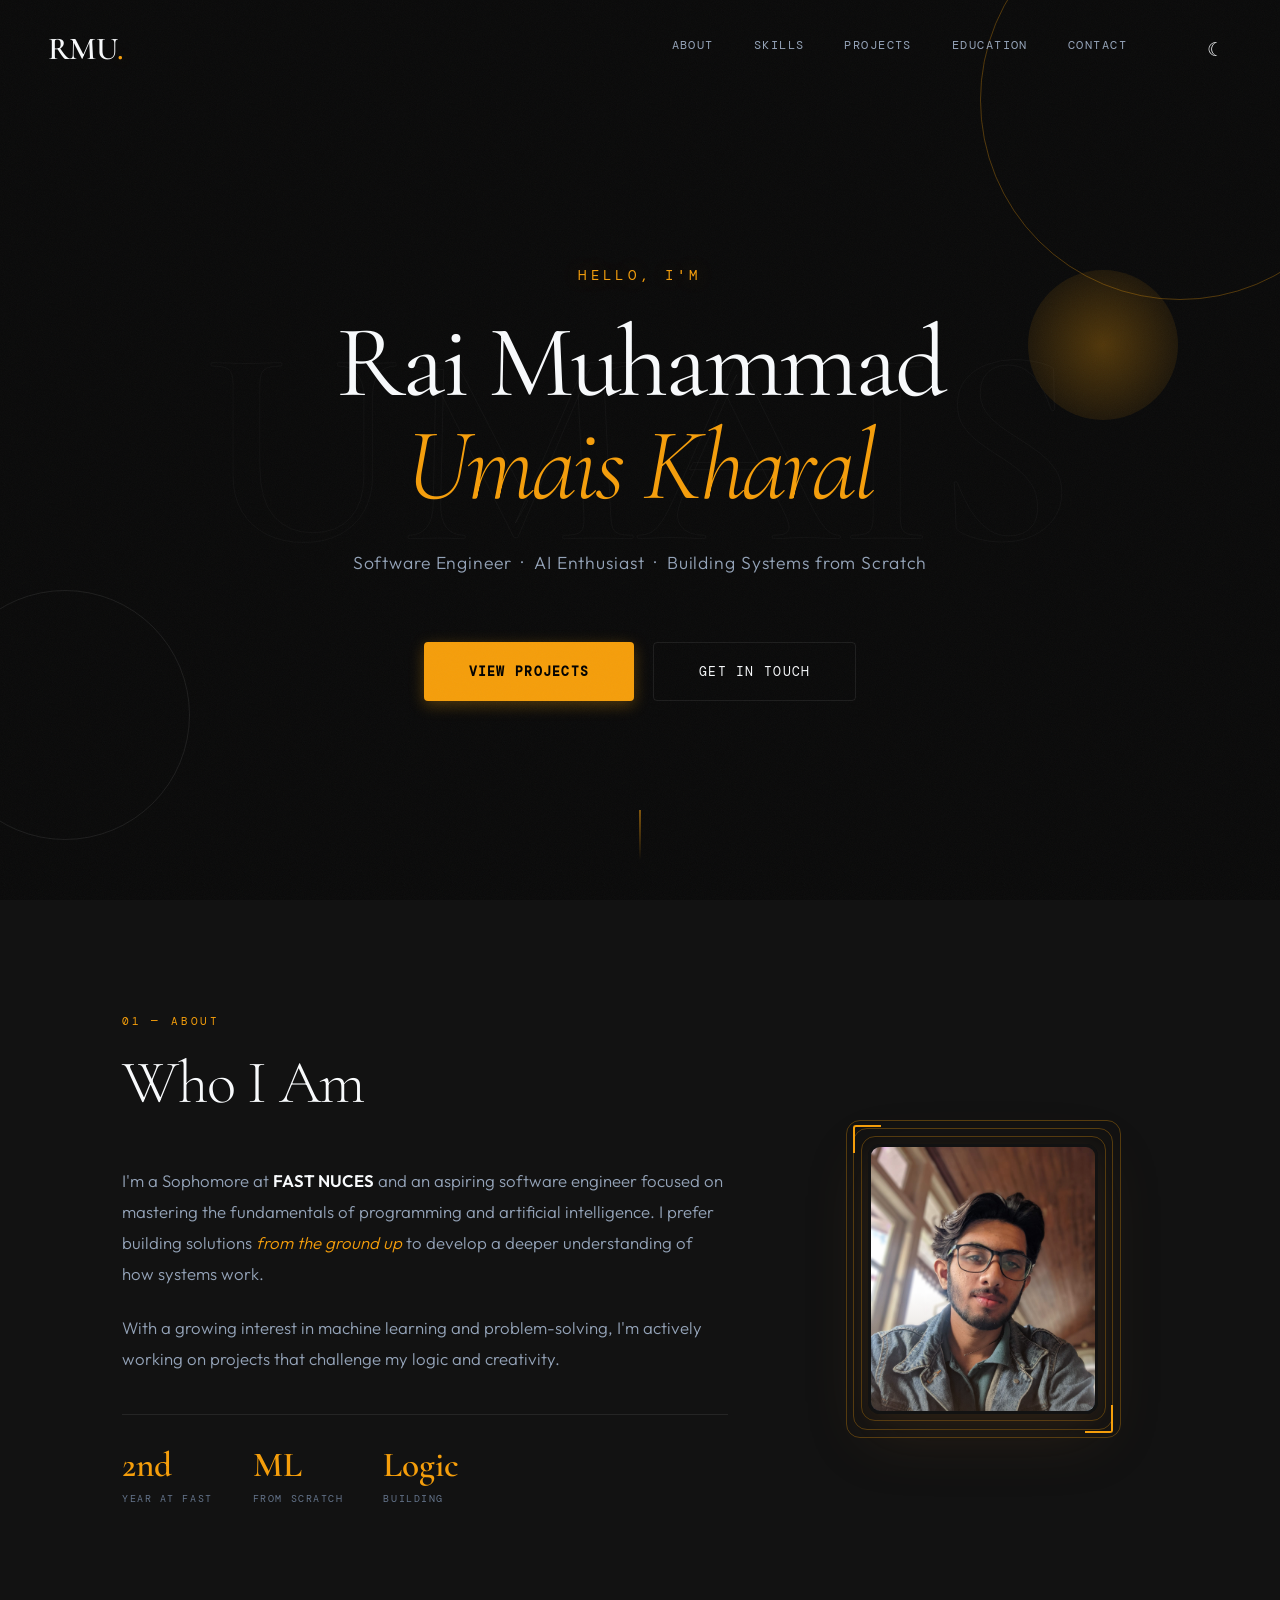
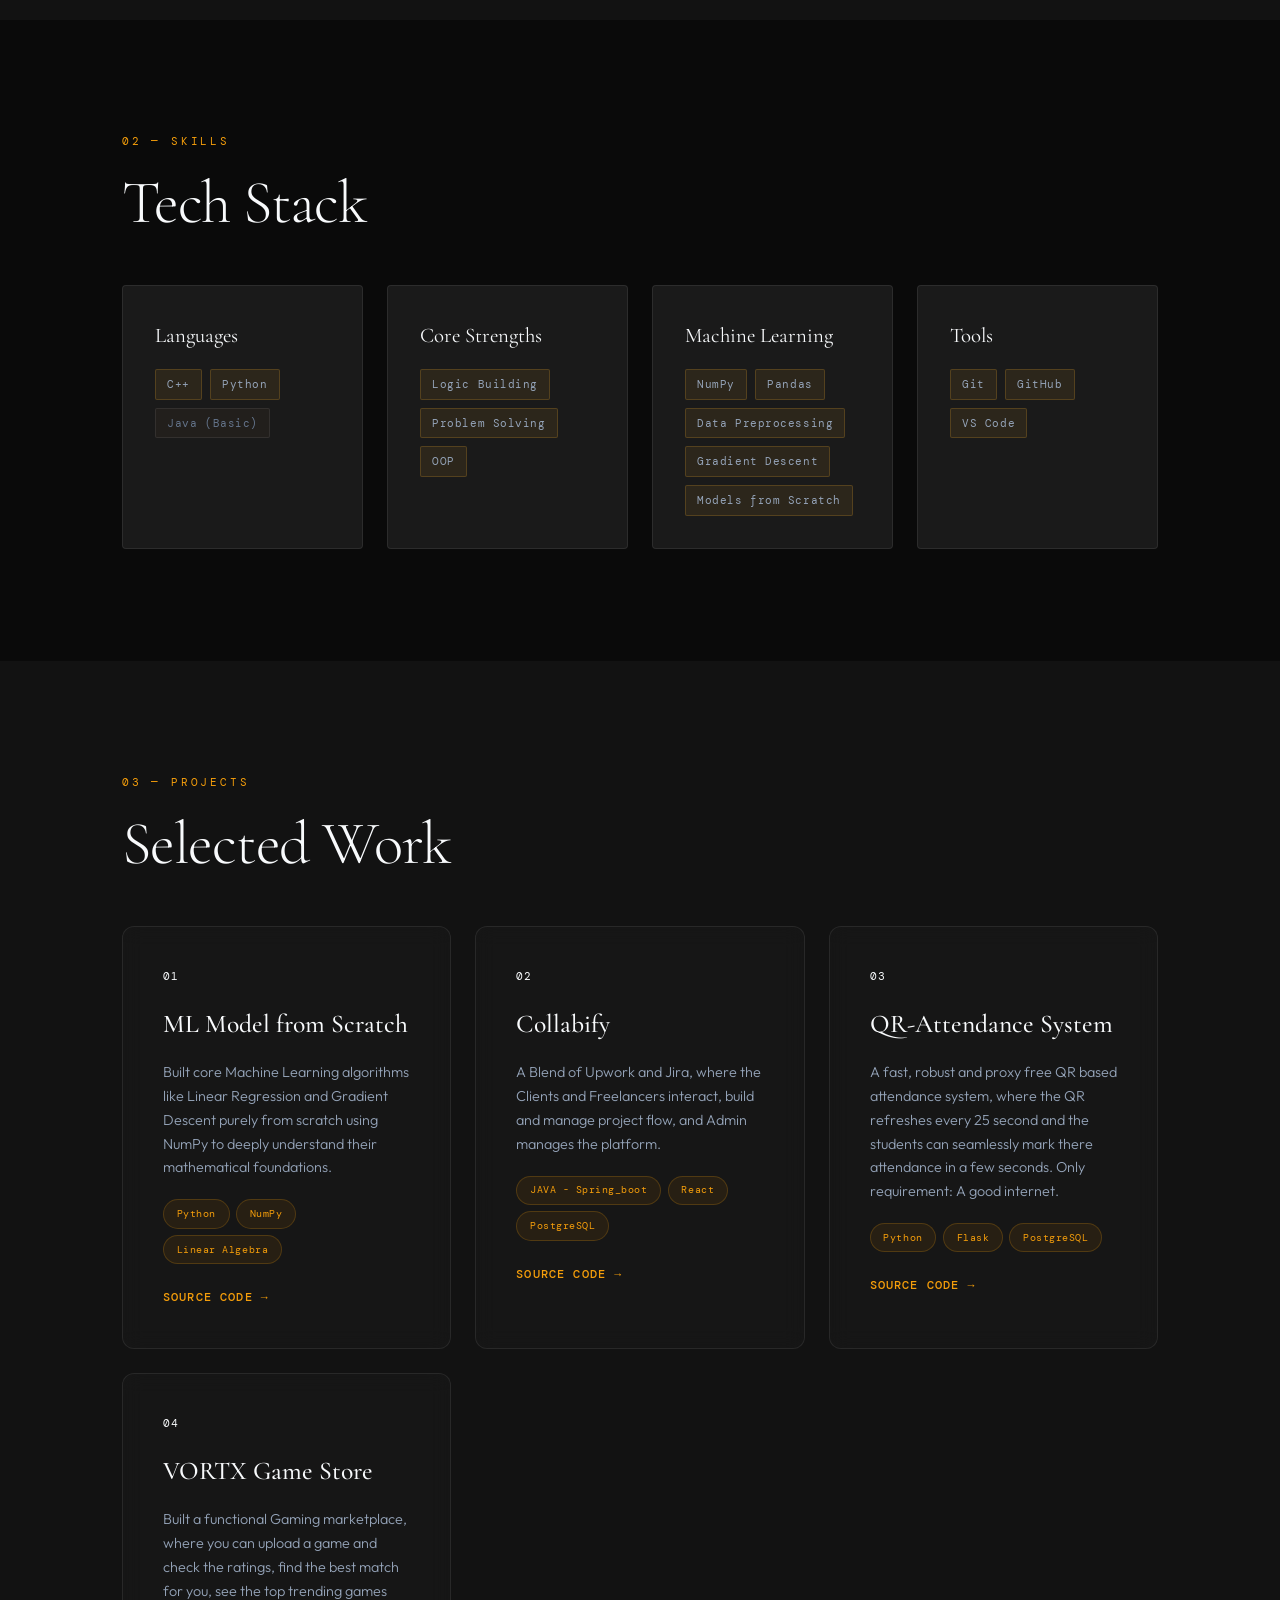
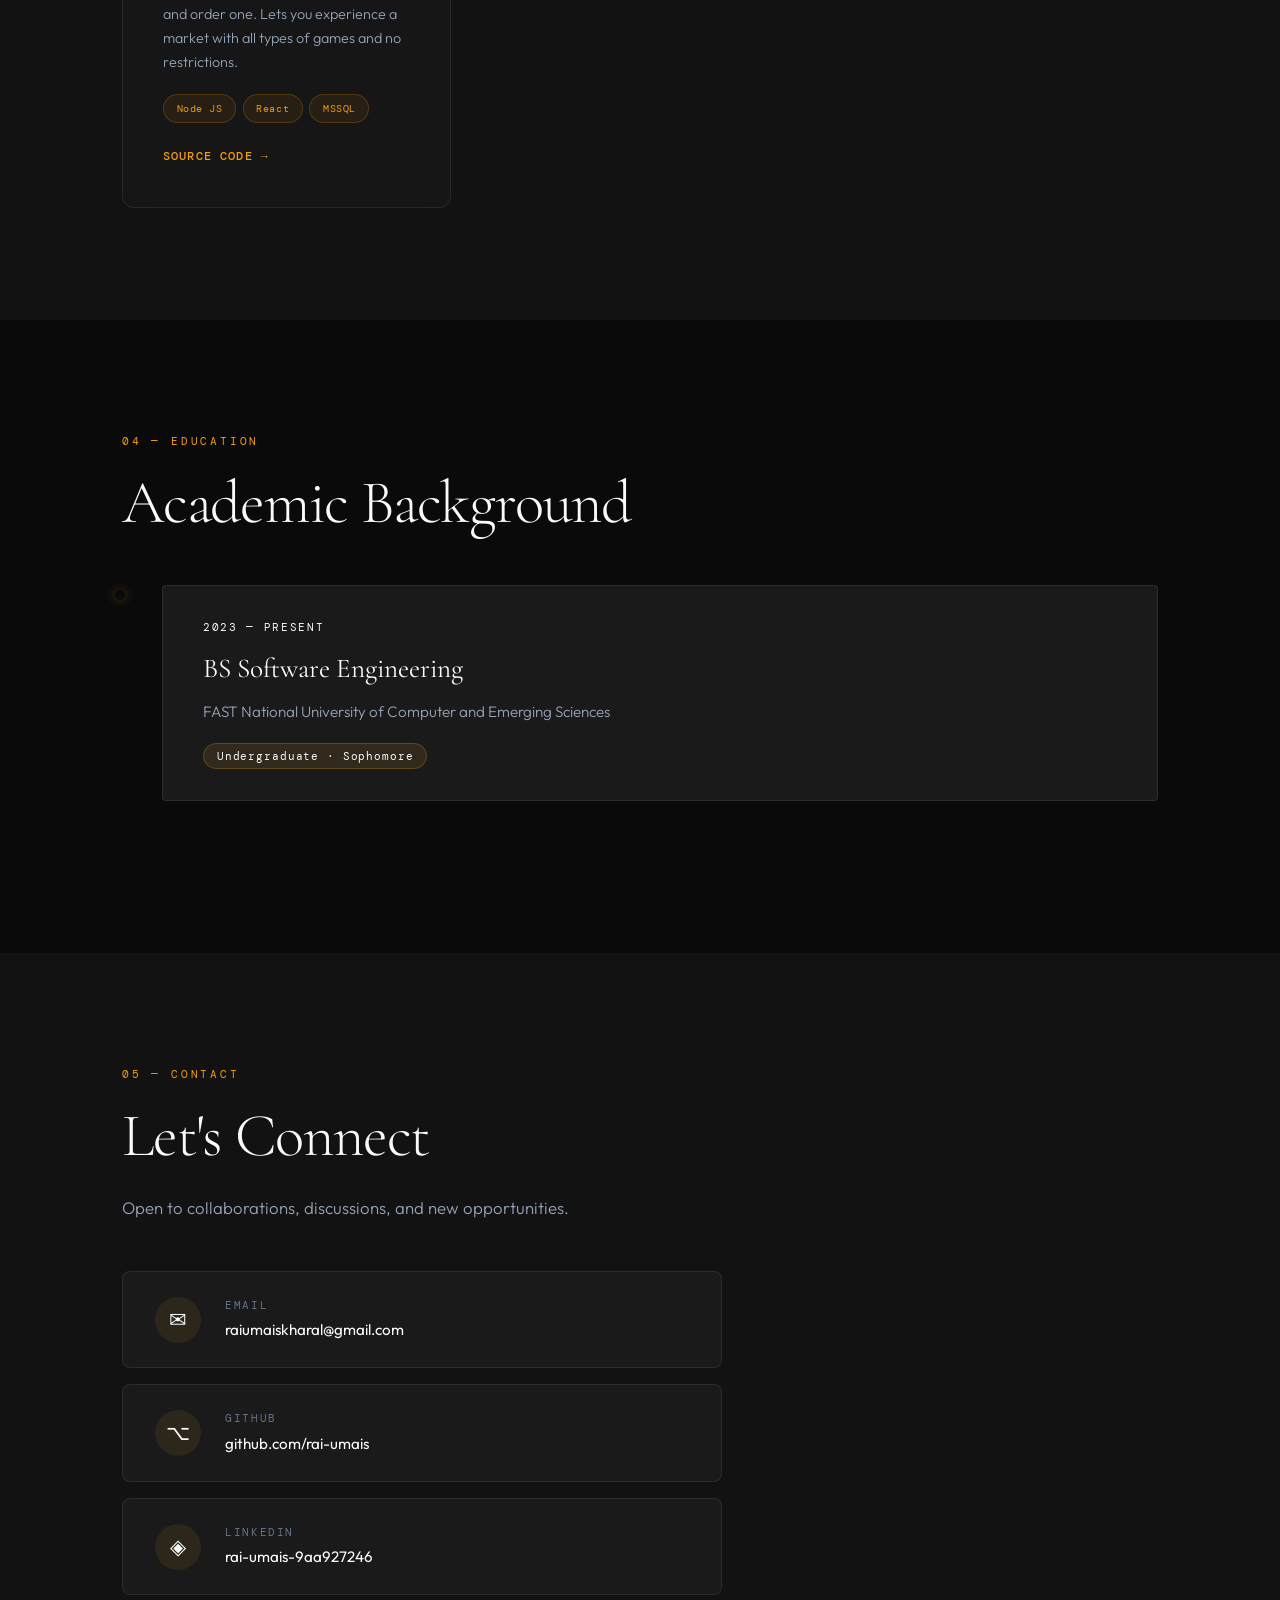
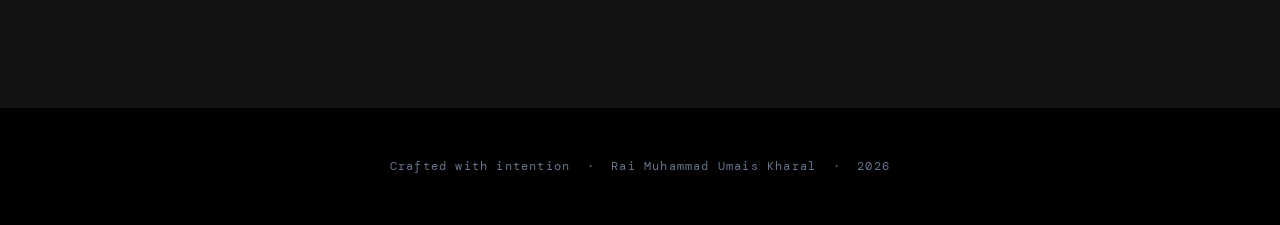
==== commit 32f8859a: "a tiny UI fix" ====
--- a/index.html
+++ b/index.html
@@ -61,7 +61,6 @@
       </div>
     </div>
     <div class="hero-scroll-hint">
-      <span>Scroll</span>
       <div class="scroll-line"></div>
     </div>
     <!-- Floating geometric shapes -->
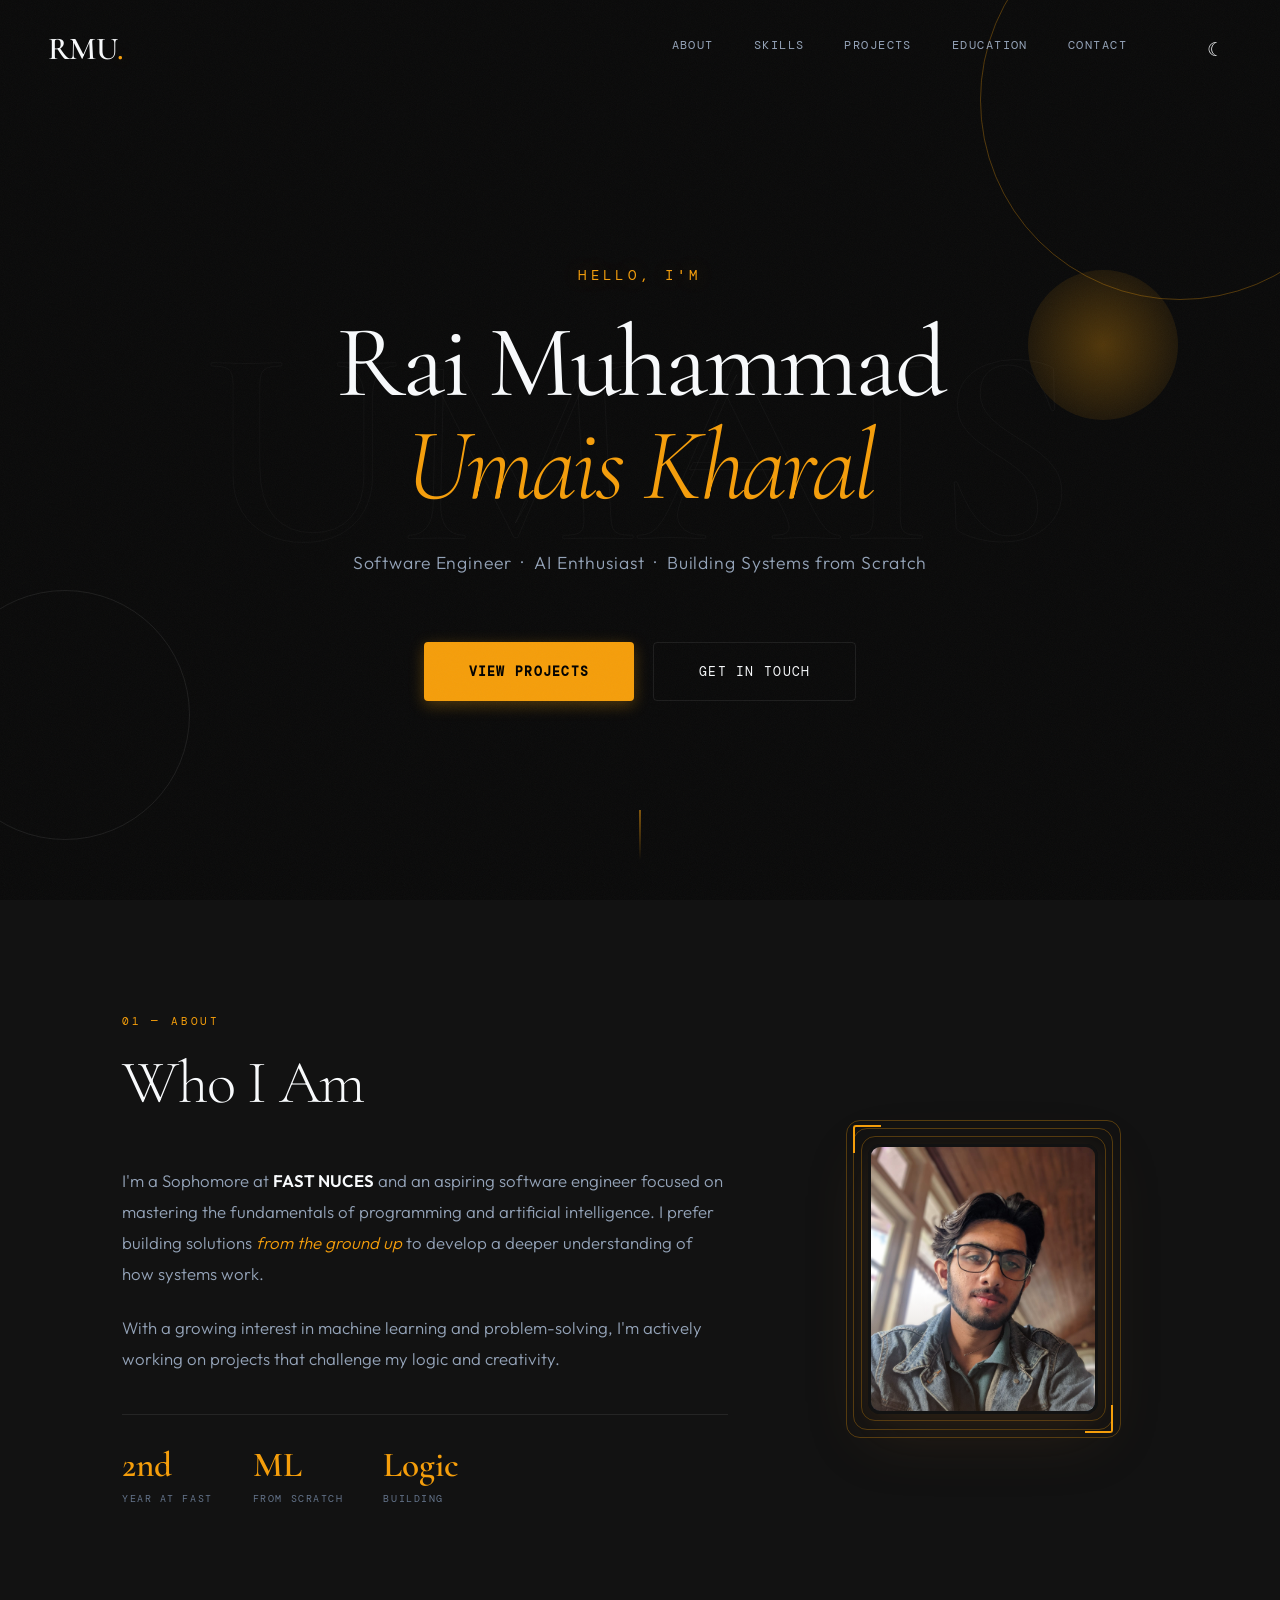
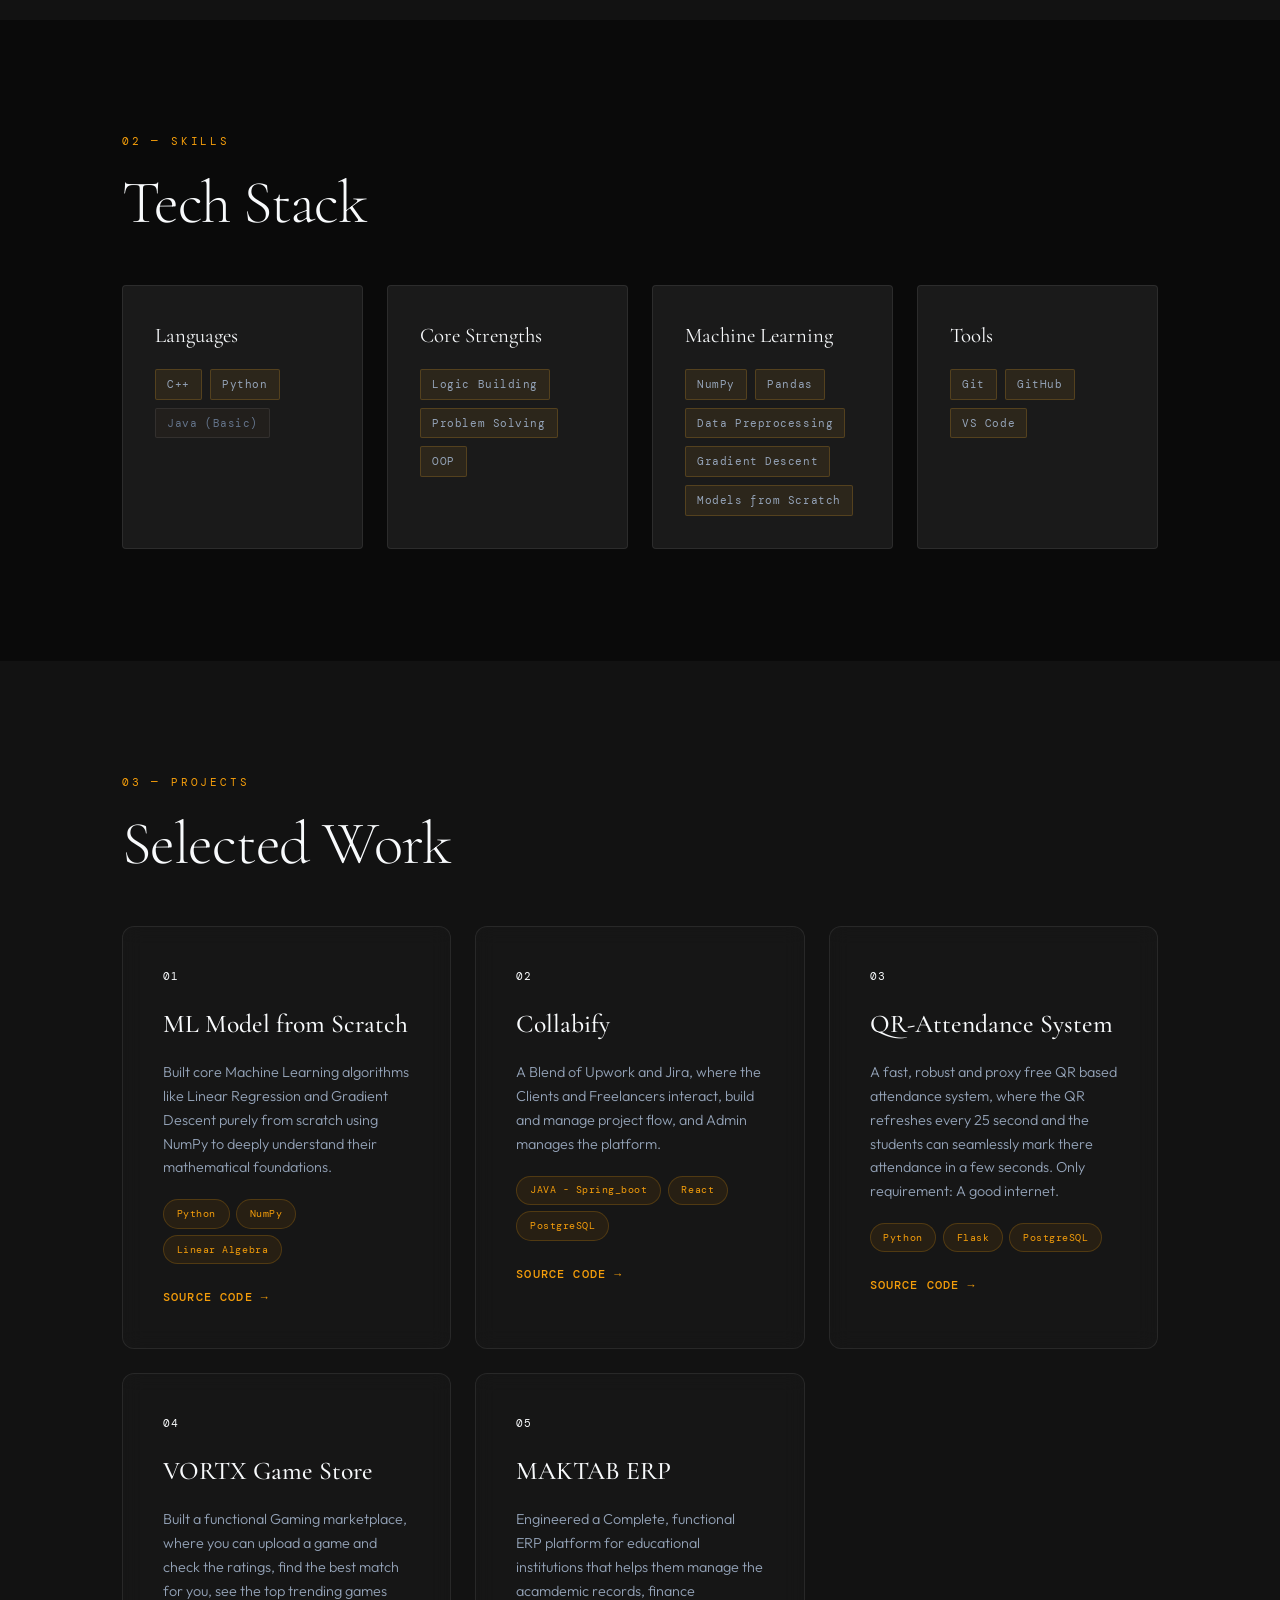
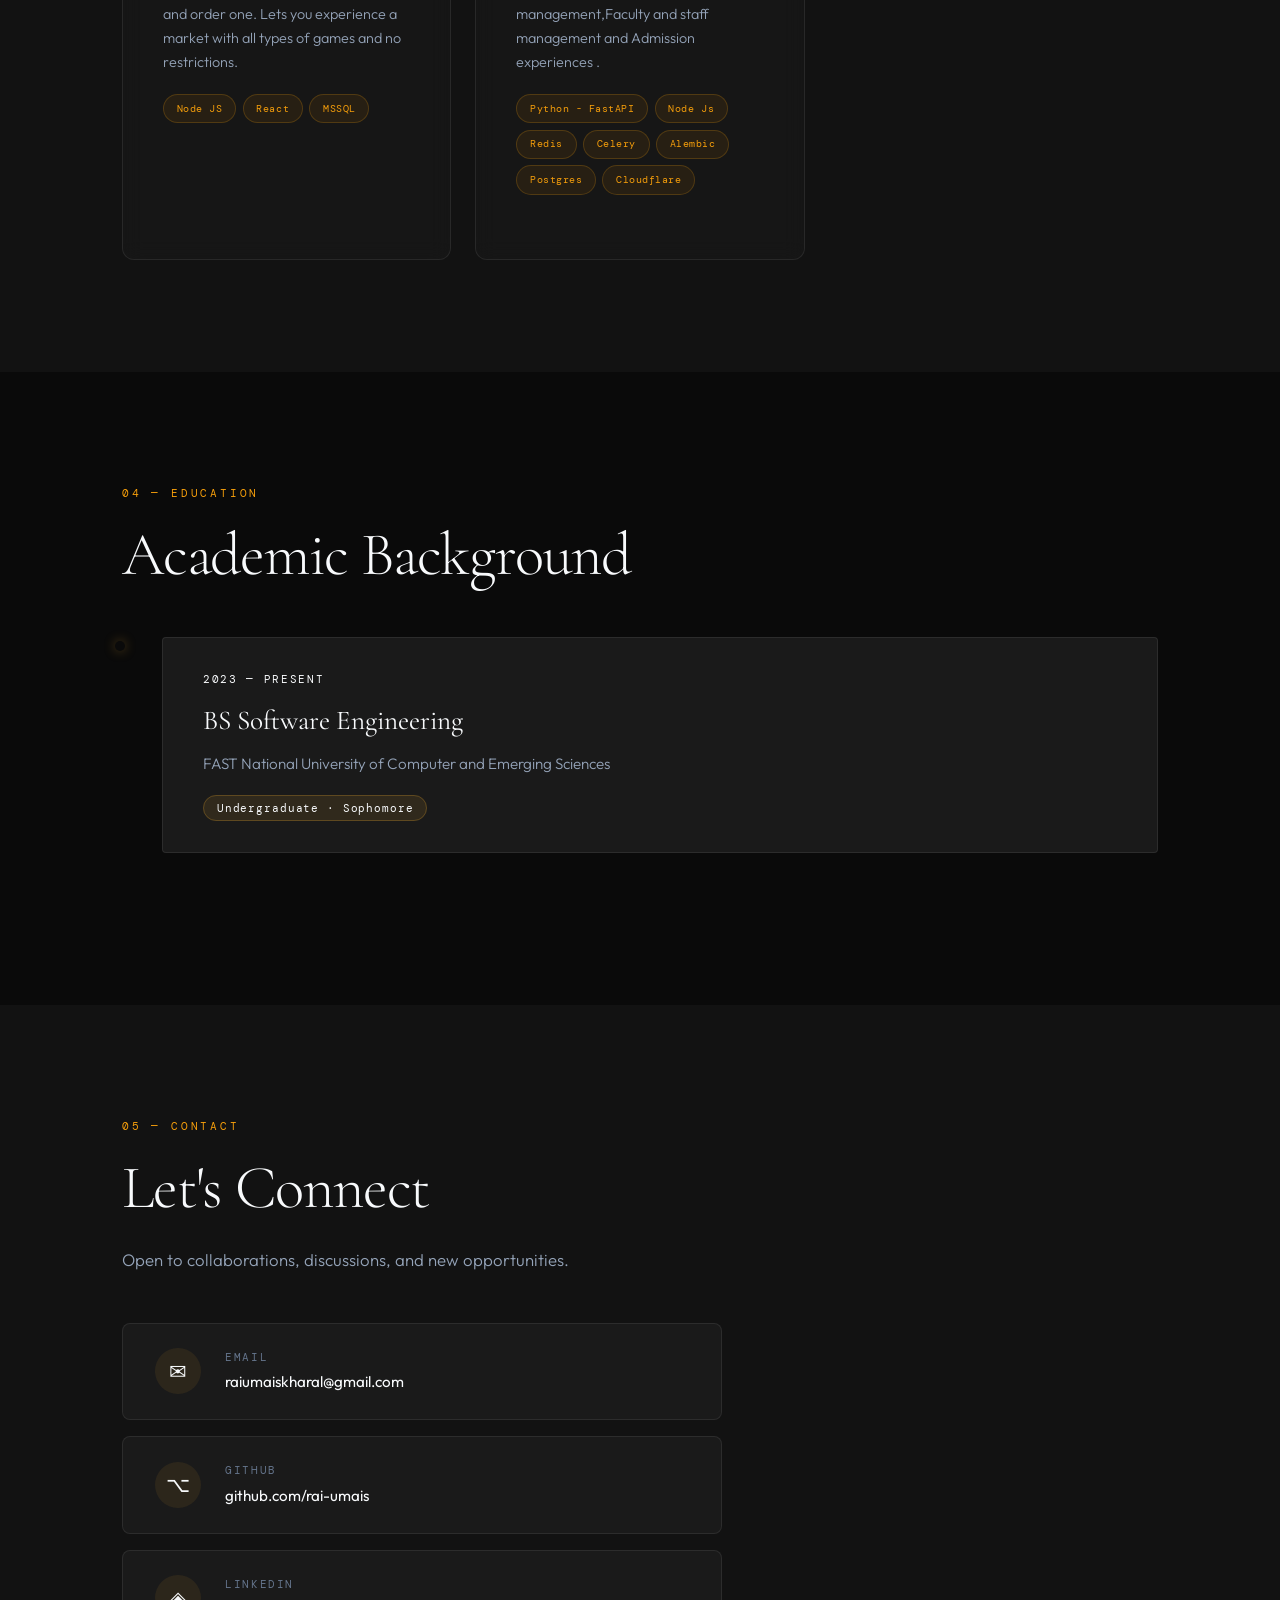
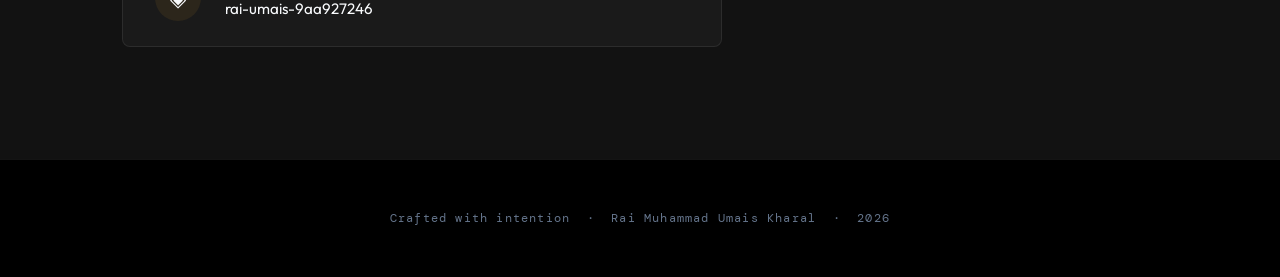
==== commit c3ab8d39: "about za projects" ====
--- a/index.html
+++ b/index.html
@@ -223,10 +223,23 @@
             <span class="tech-badge">React</span>
             <span class="tech-badge">MSSQL</span>
           </div>
-          <div class="project-links">
-            <a href="https://github.com/rai-umais/Machine-Learning-Practice-and-Problems" target="_blank" class="project-link">Source Code →</a>
-          </div>
-        </div>
+        </div>
+
+        <div class="project-card reveal">
+          <div class="project-num">05</div>
+          <h3 class="project-title">MAKTAB ERP</h3>
+          <p class="project-desc">Engineered a Complete, functional ERP platform for educational institutions that helps them manage the acamdemic records, finance management,Faculty and staff management and Admission experiences .</p>
+          <div class="project-tech">
+            <span class="tech-badge">Python - FastAPI</span>
+            <span class="tech-badge">Node Js</span>
+            <span class="tech-badge">Redis</span>
+            <span class="tech-badge">Celery</span>
+            <span class="tech-badge">Alembic</span>
+            <span class="tech-badge">Postgres</span>
+            <span class="tech-badge">Cloudflare</span>
+          </div>
+        </div>
+
 
       </div>
     </div>
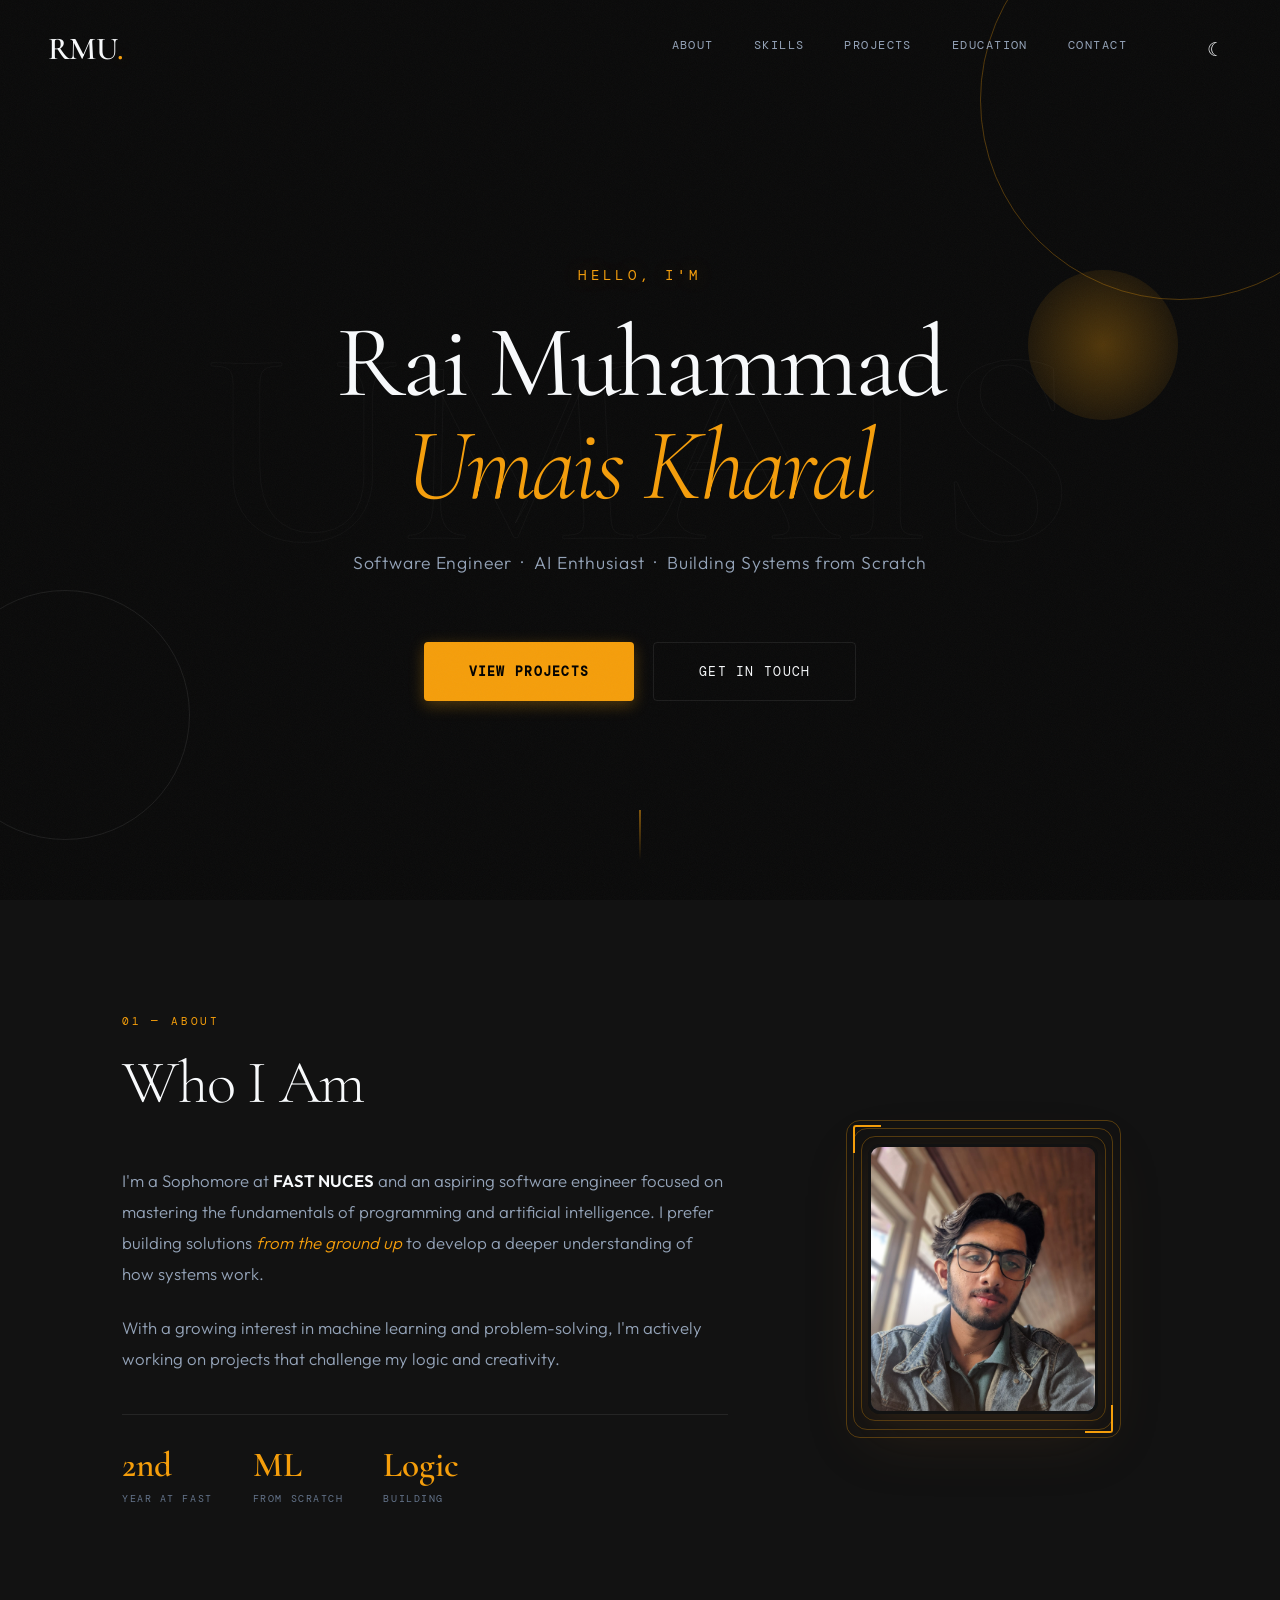
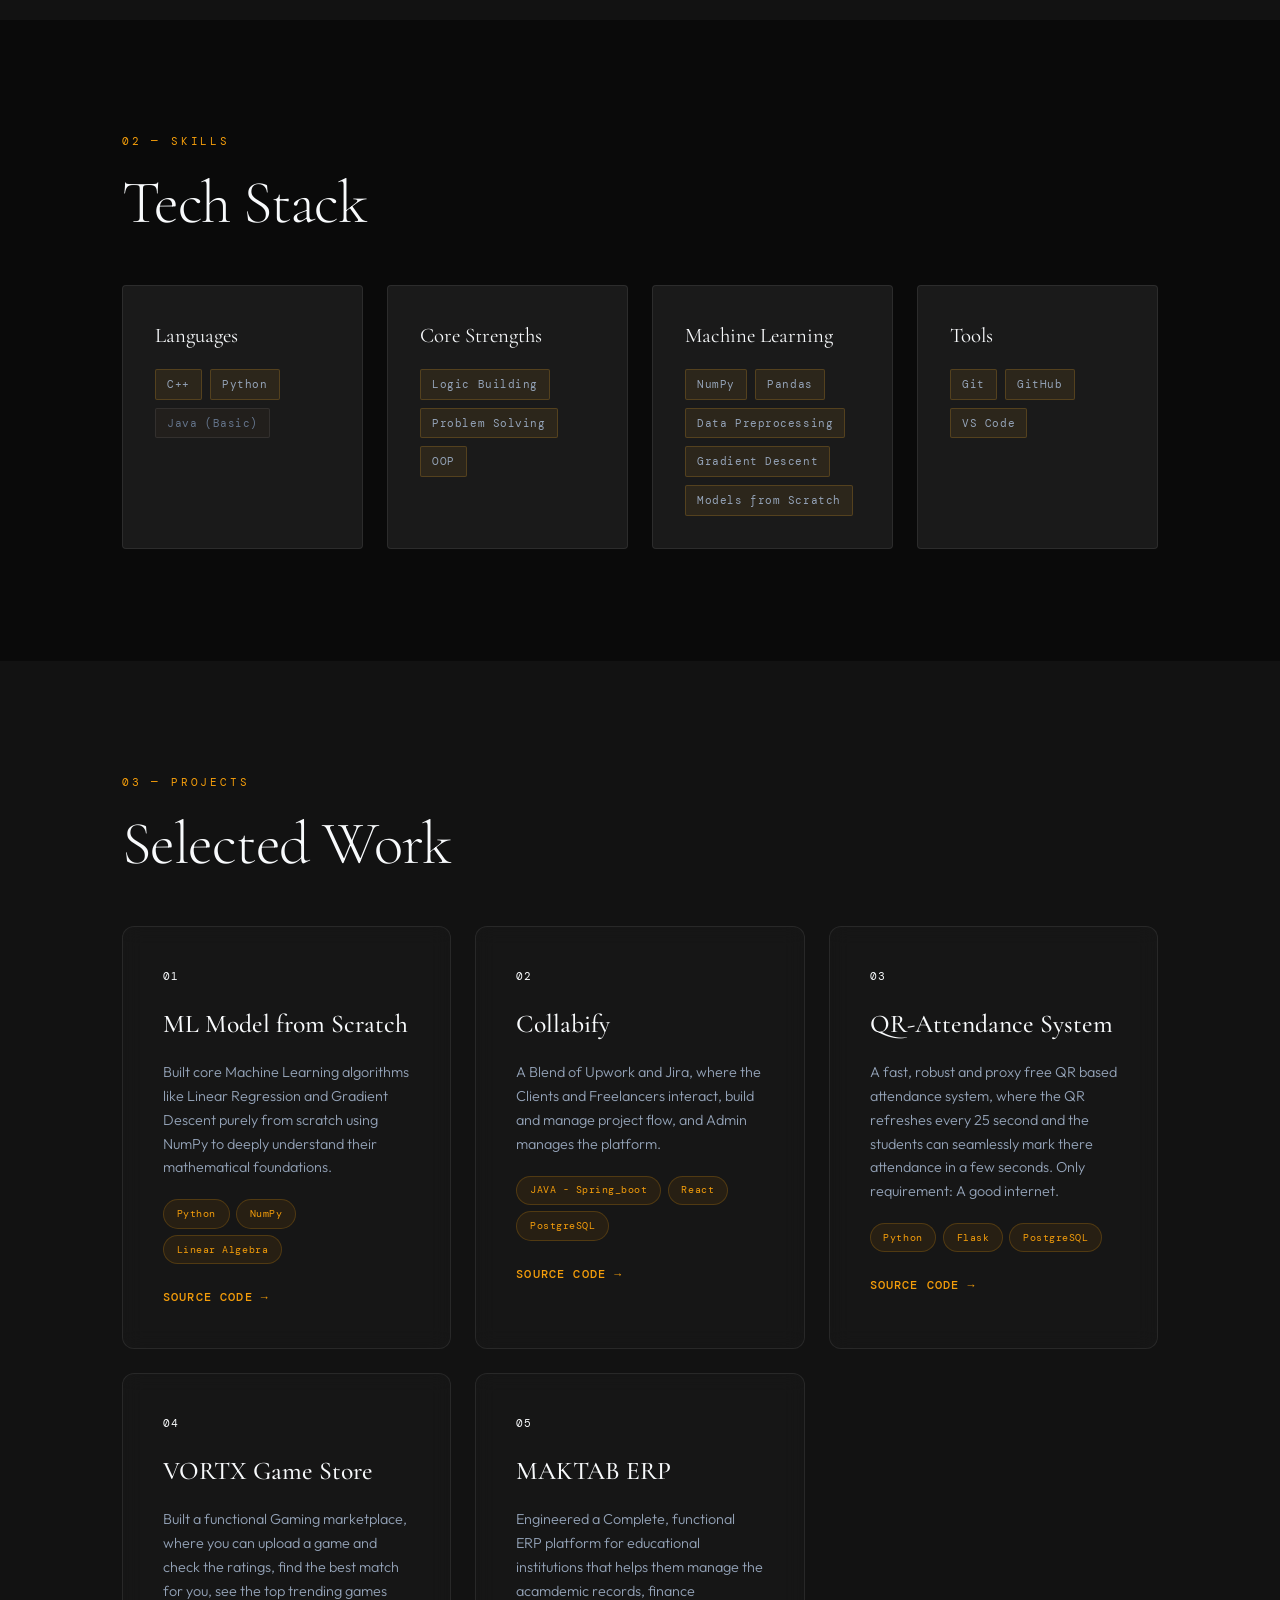
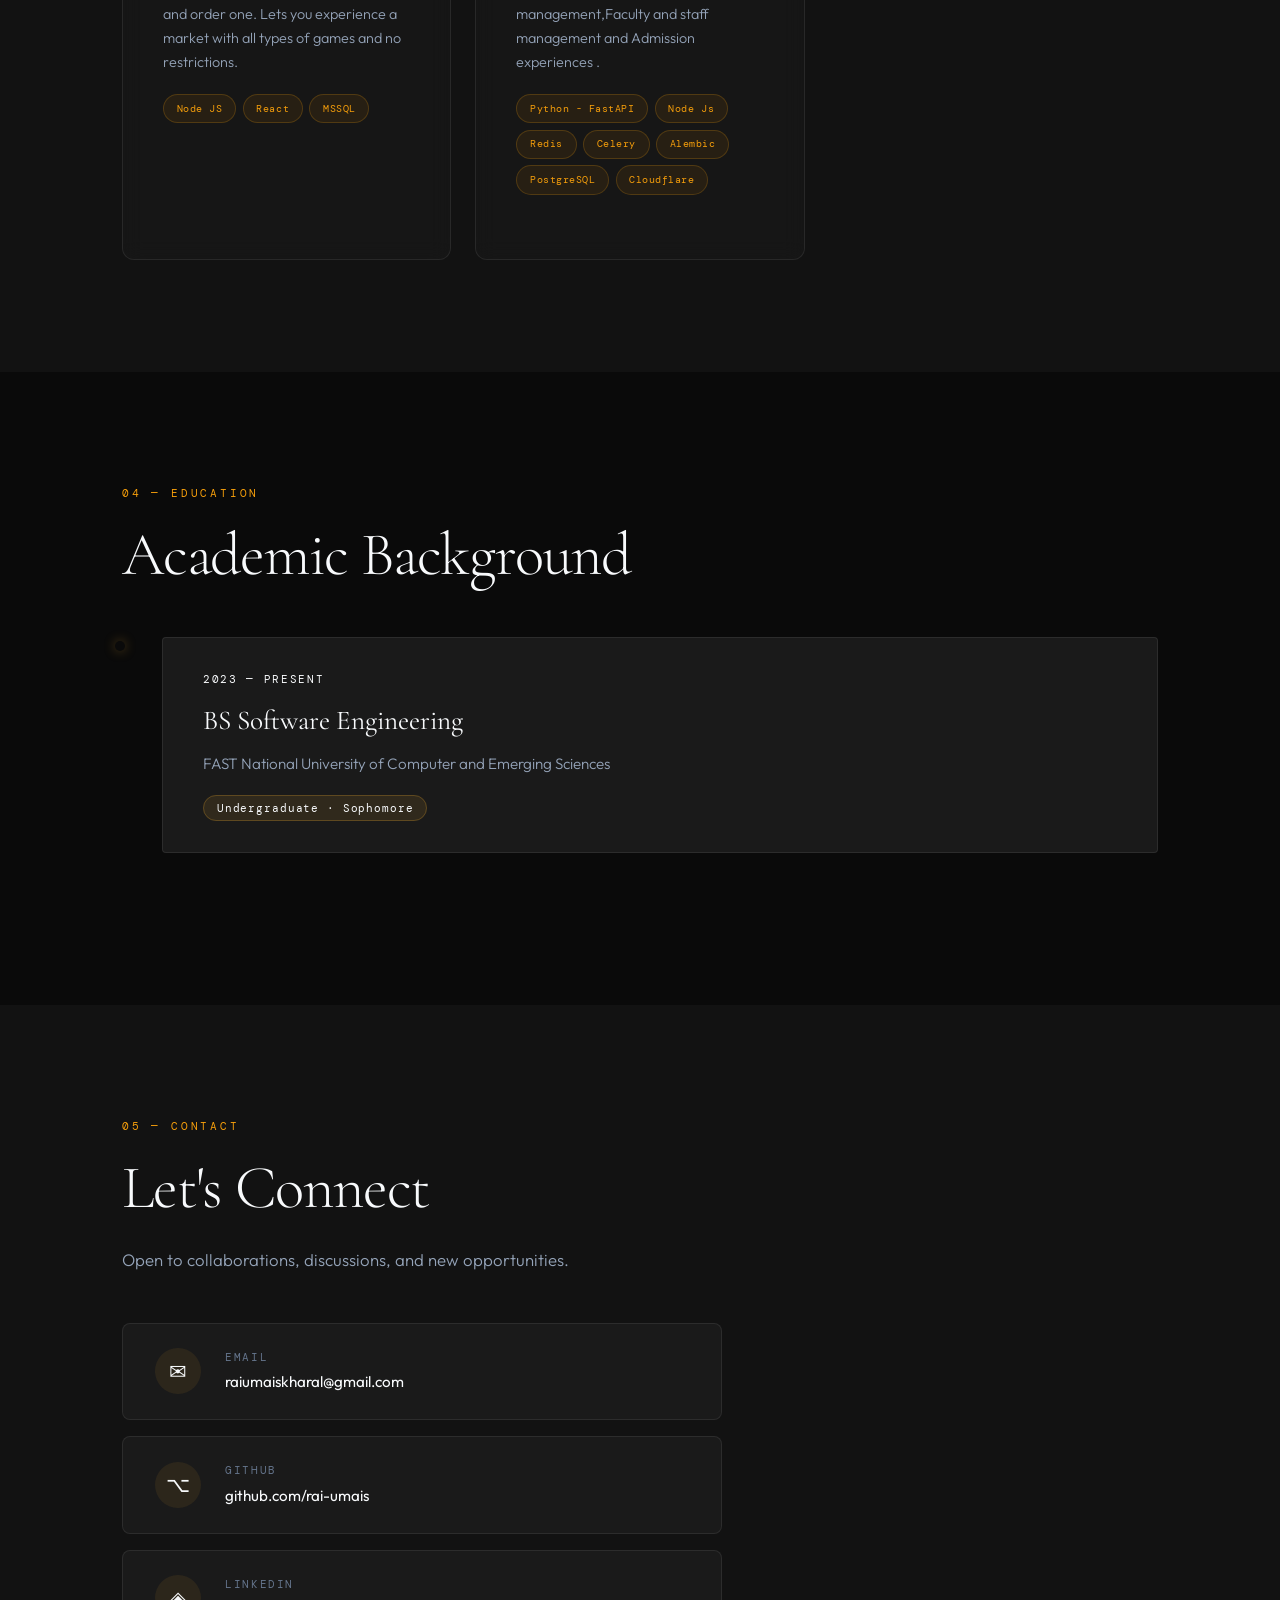
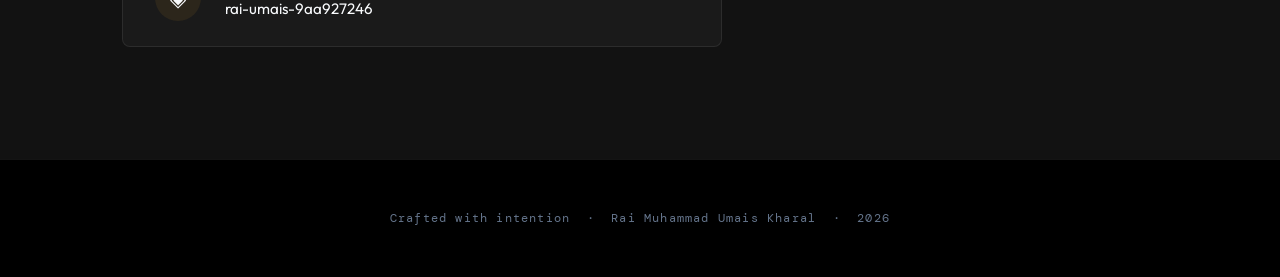
==== commit 89288f33: "redeploy" ====
--- a/index.html
+++ b/index.html
@@ -235,7 +235,7 @@
             <span class="tech-badge">Redis</span>
             <span class="tech-badge">Celery</span>
             <span class="tech-badge">Alembic</span>
-            <span class="tech-badge">Postgres</span>
+            <span class="tech-badge">PostgreSQL</span>
             <span class="tech-badge">Cloudflare</span>
           </div>
         </div>
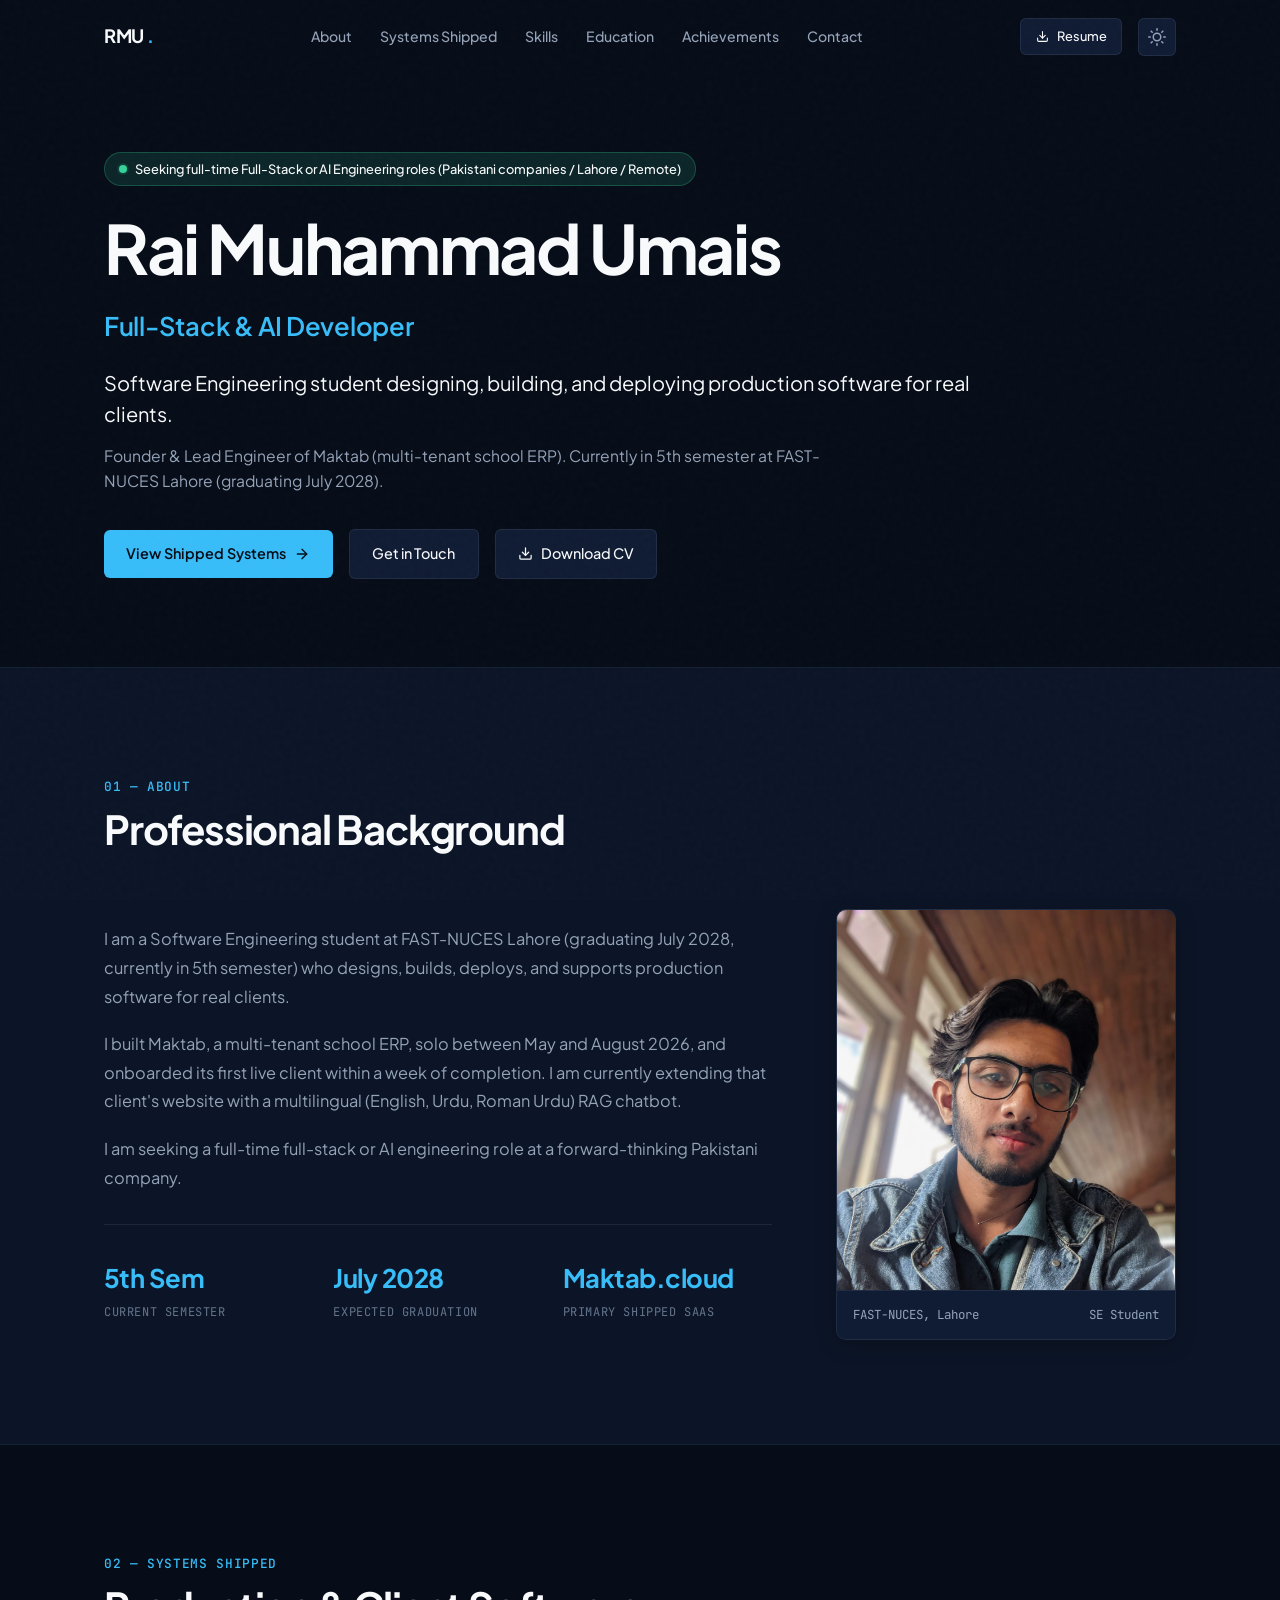
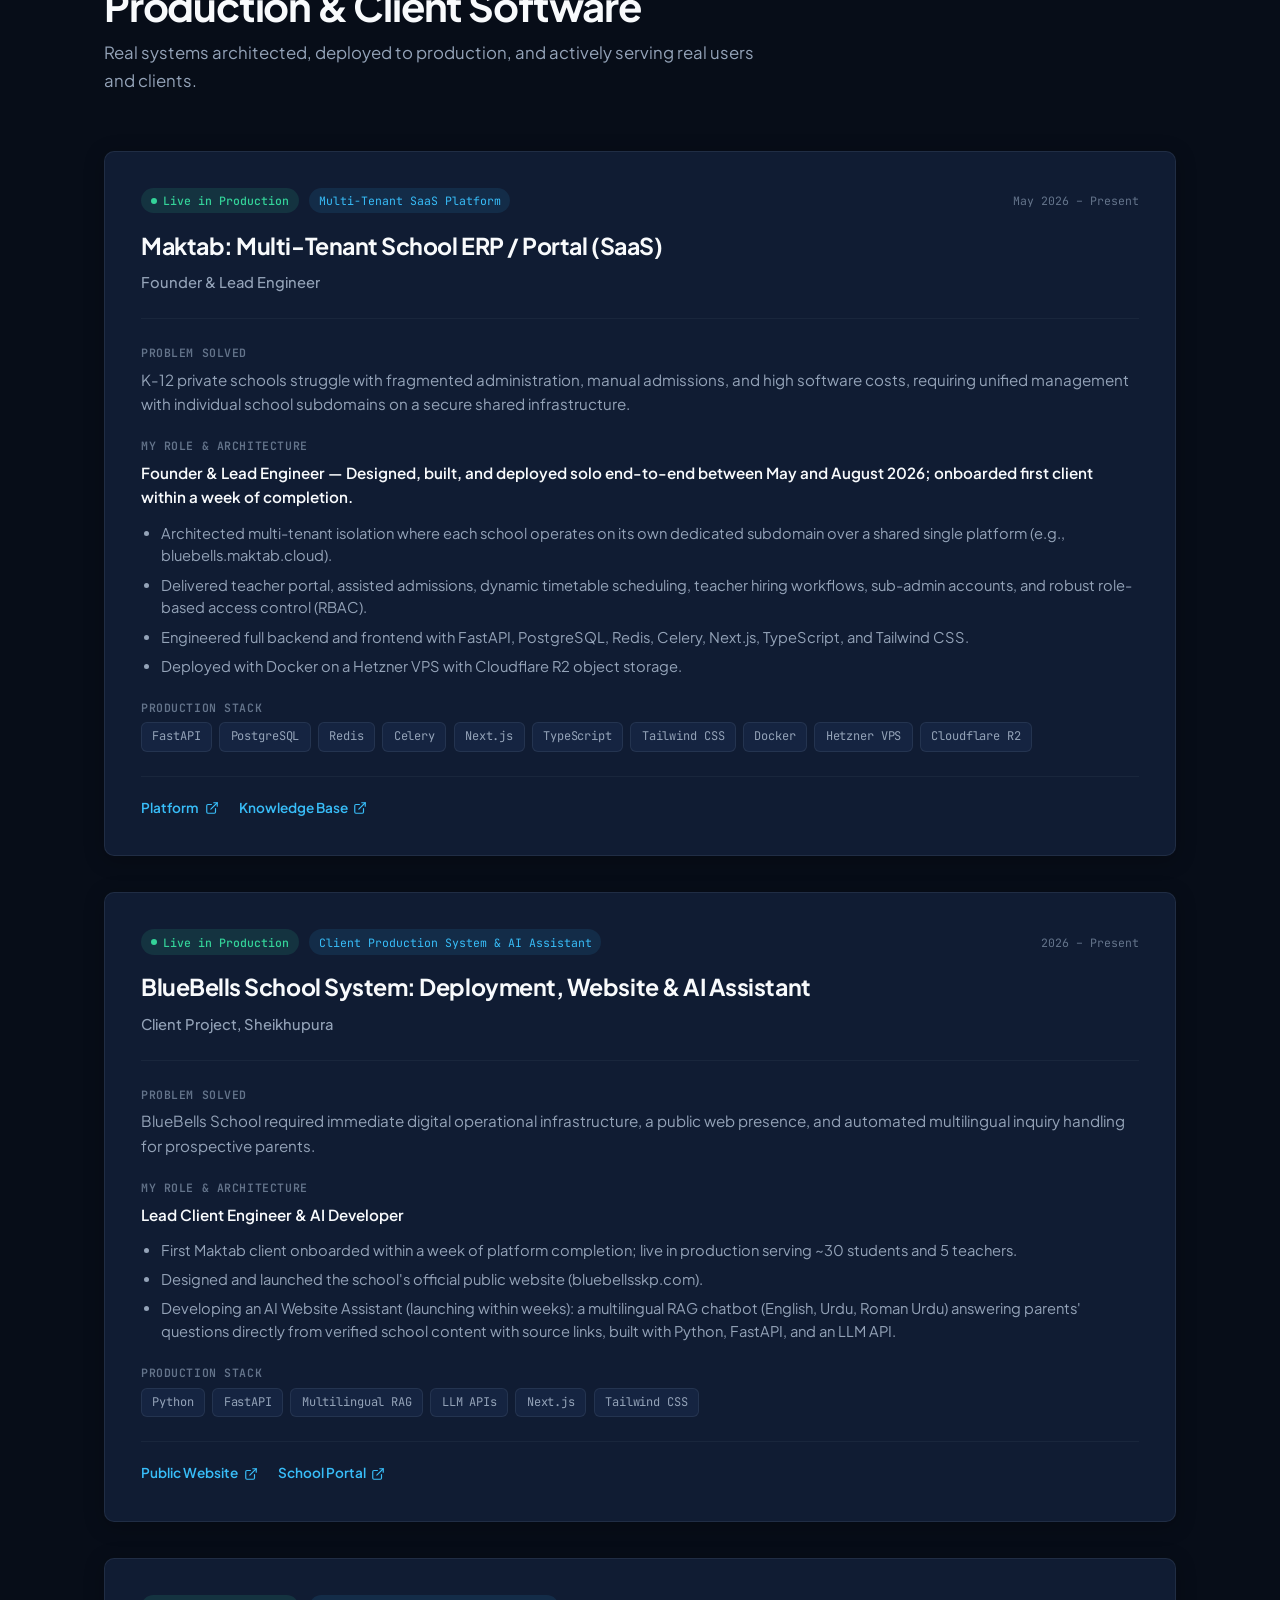
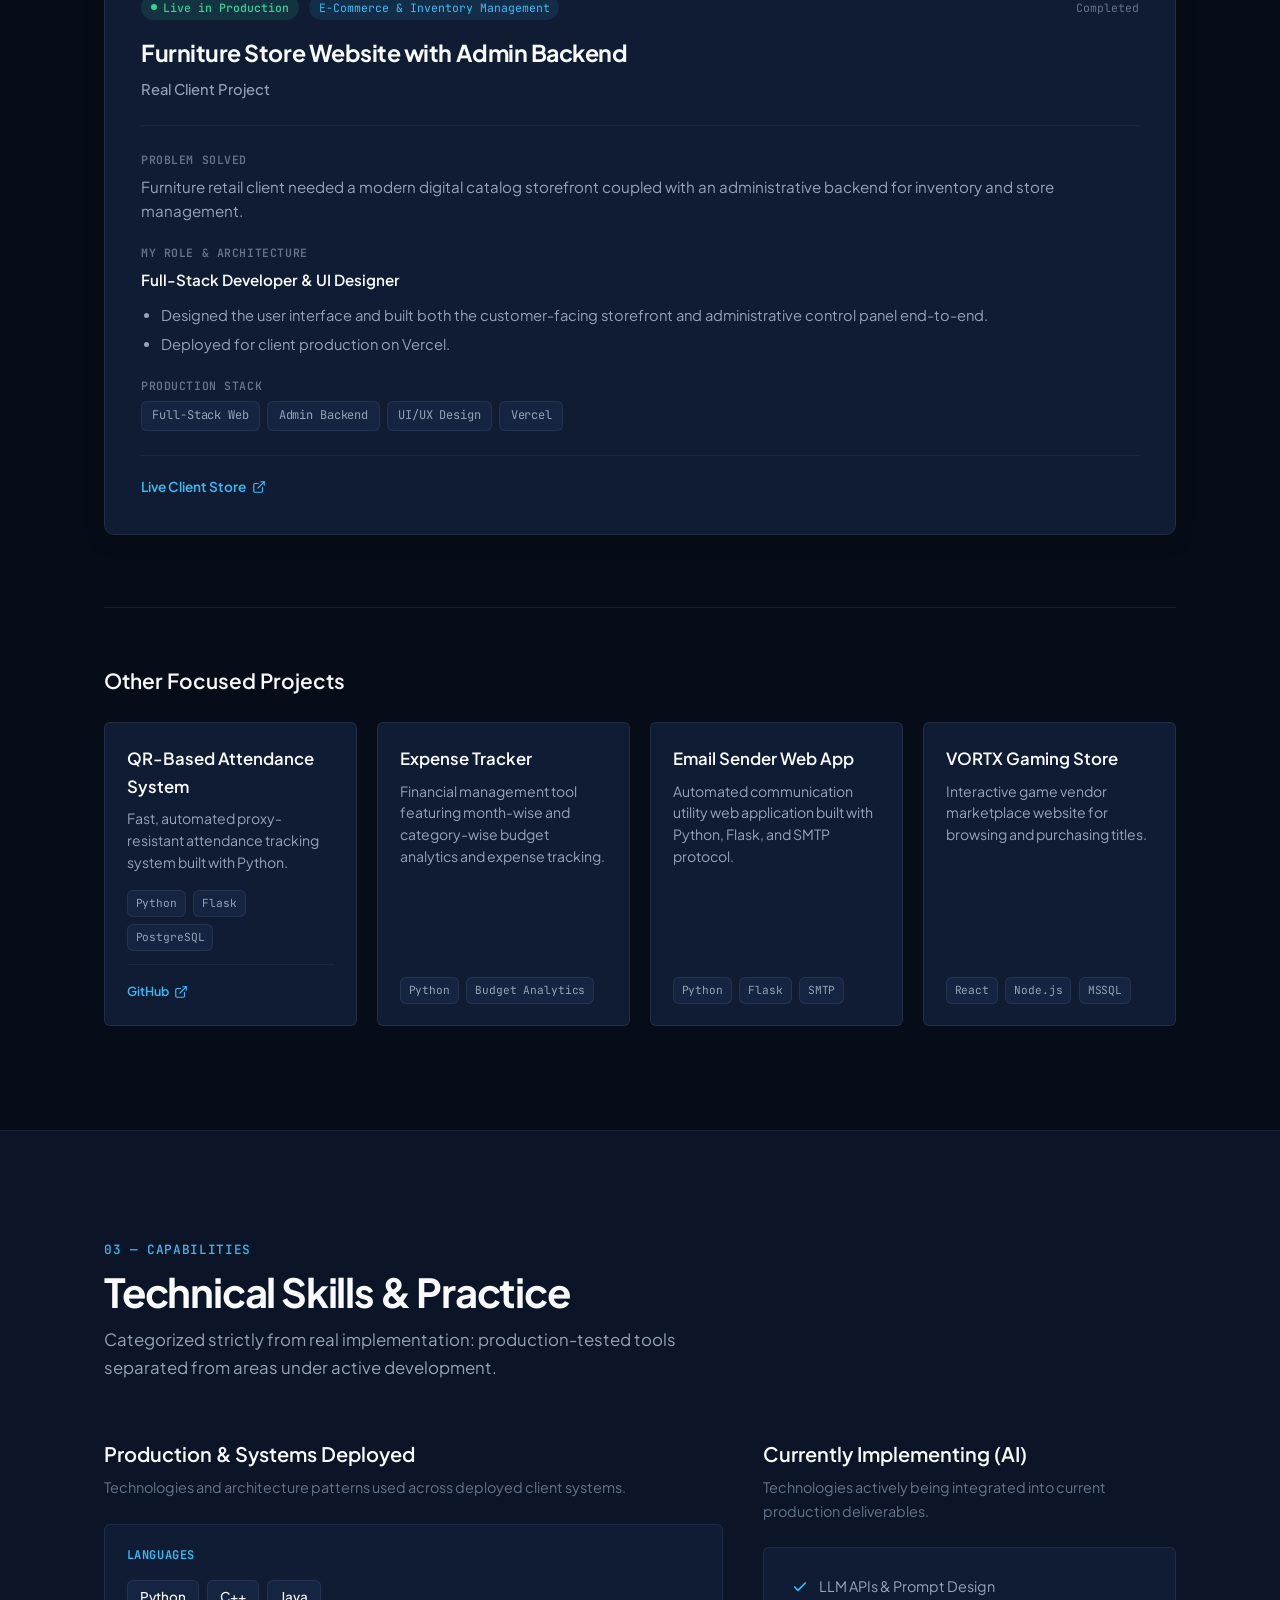
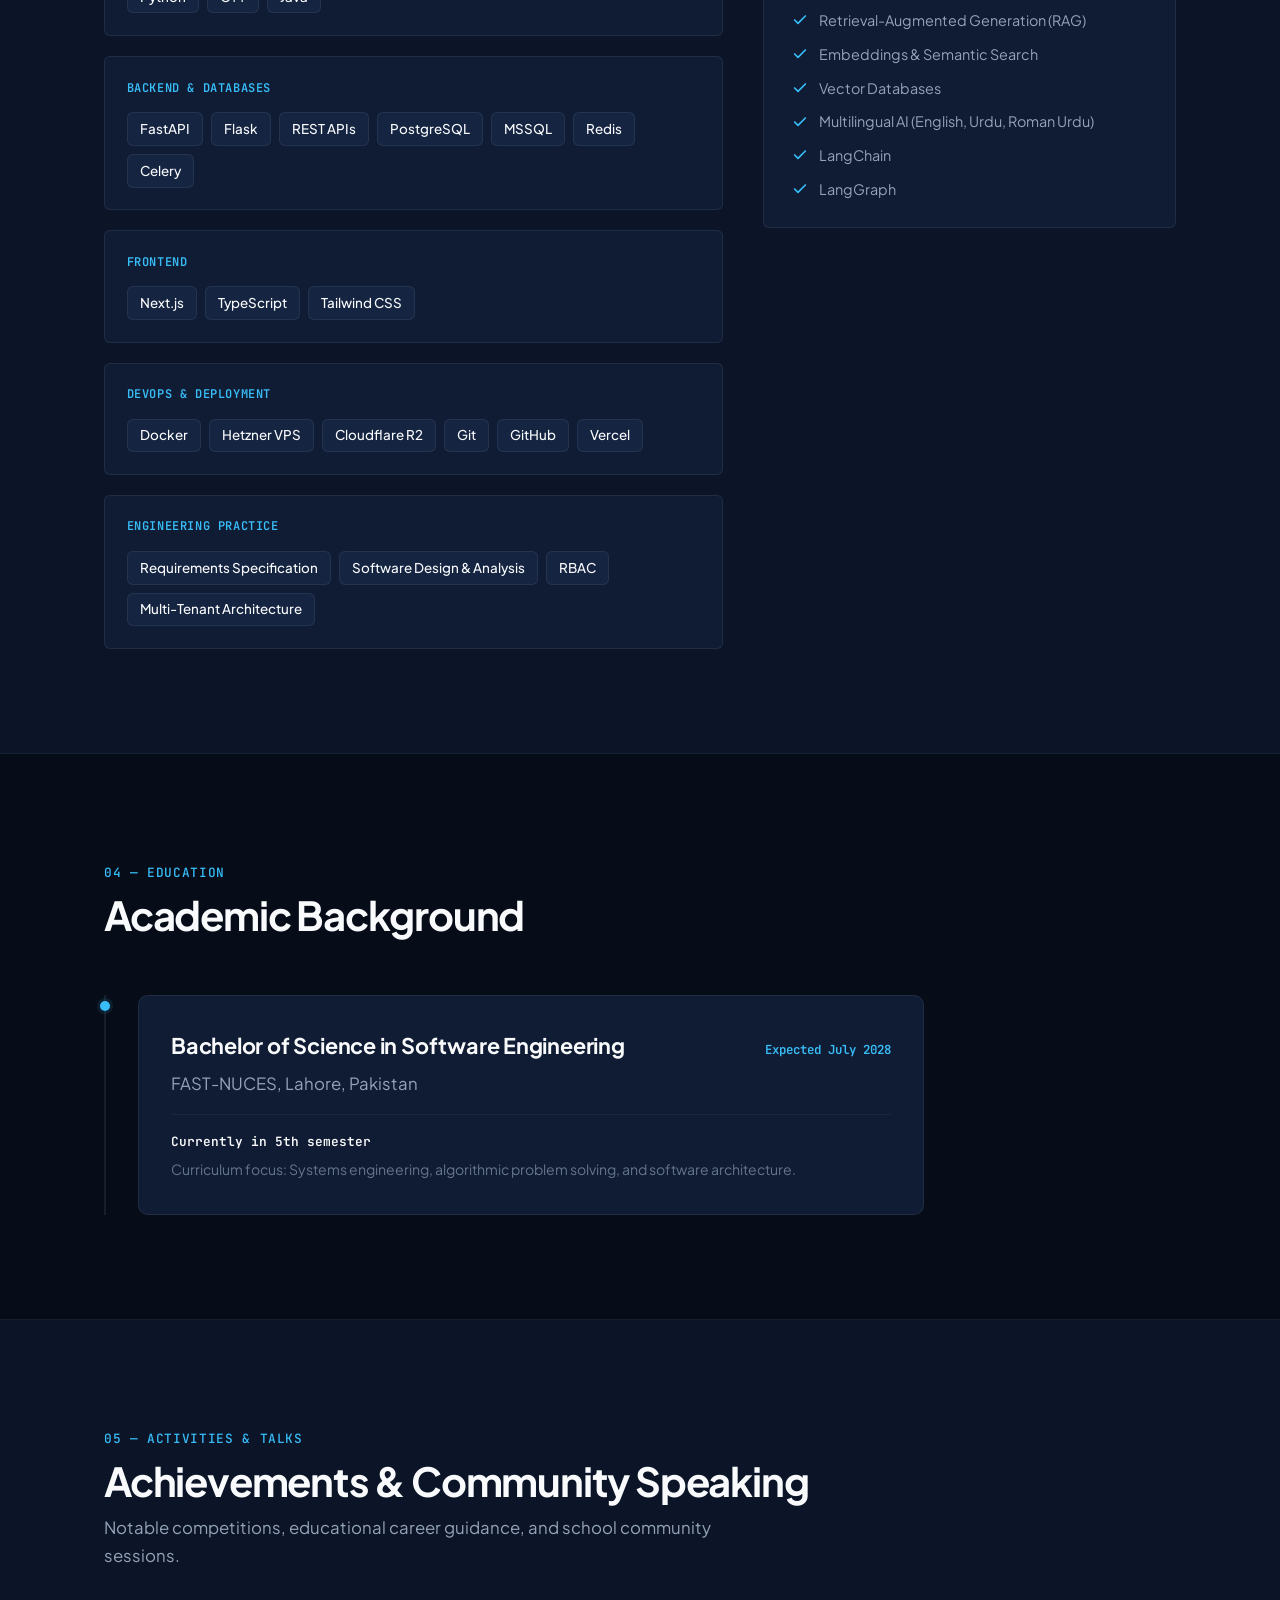
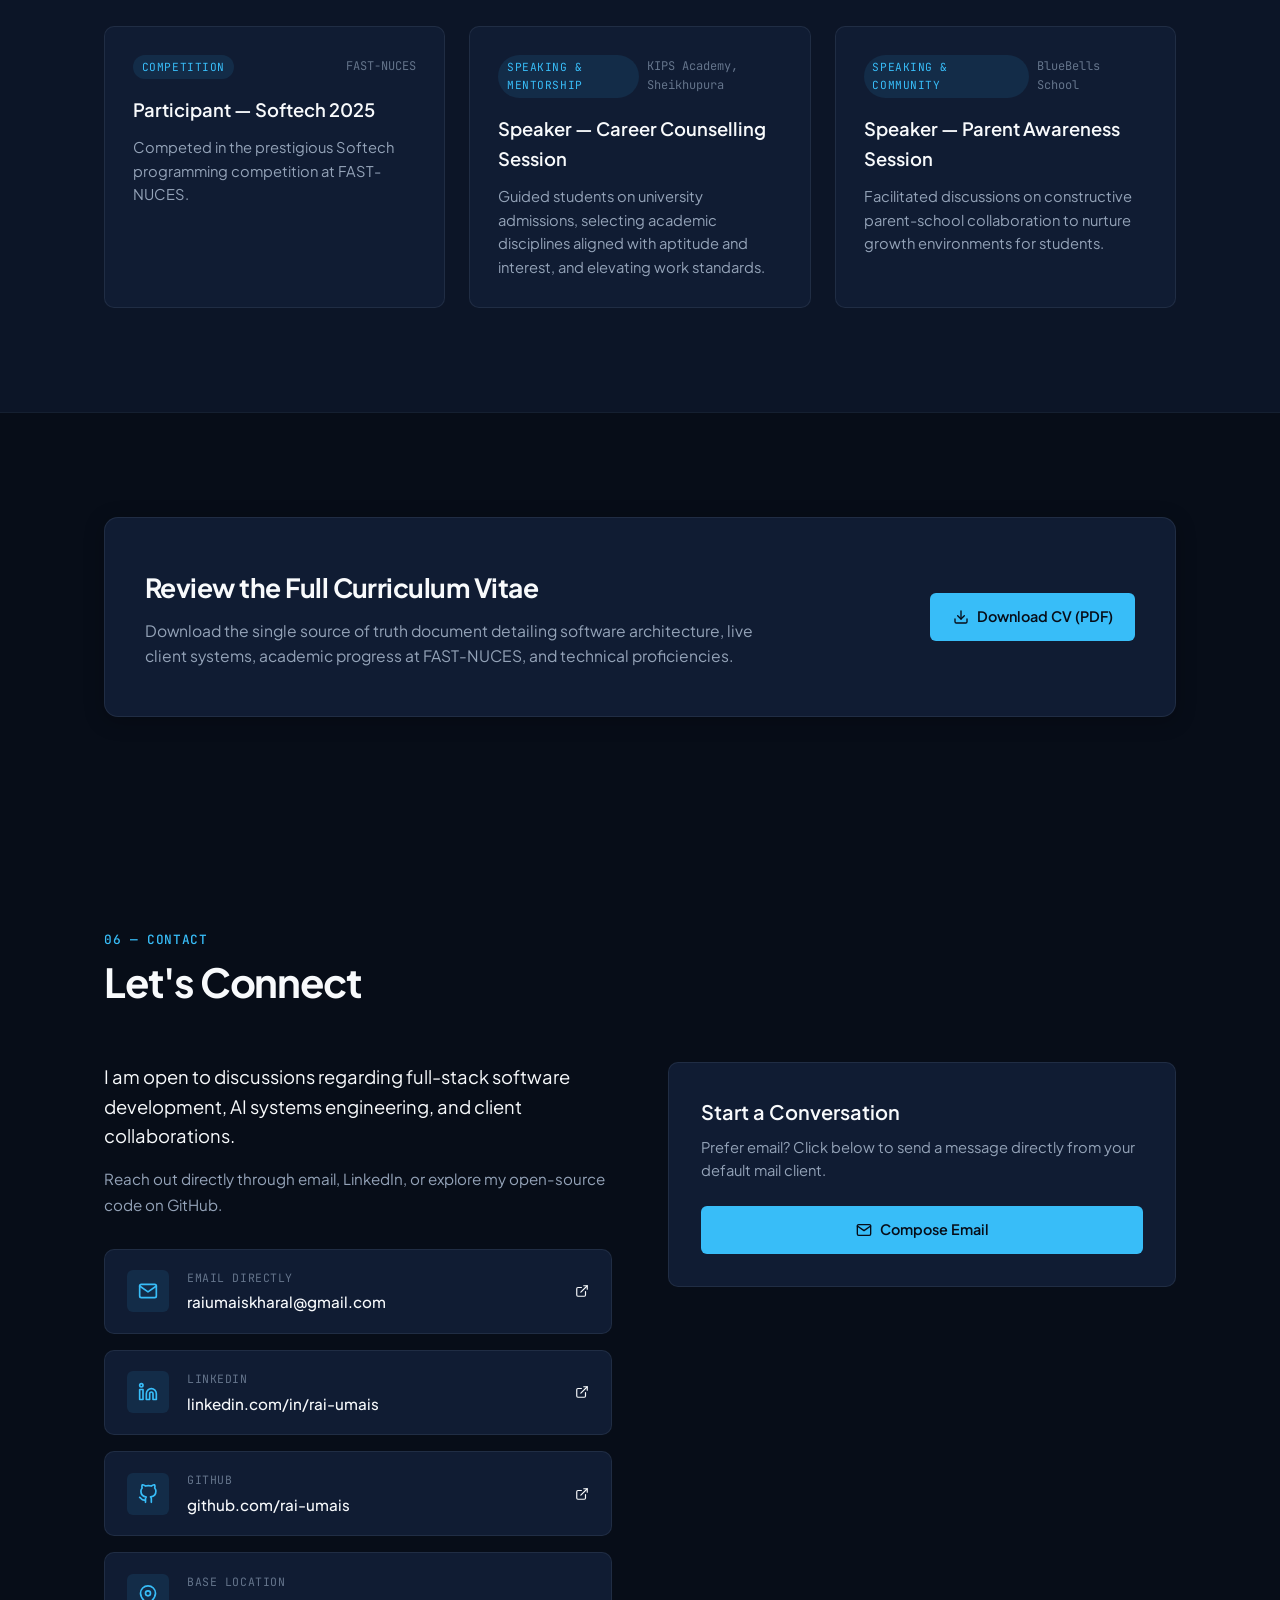
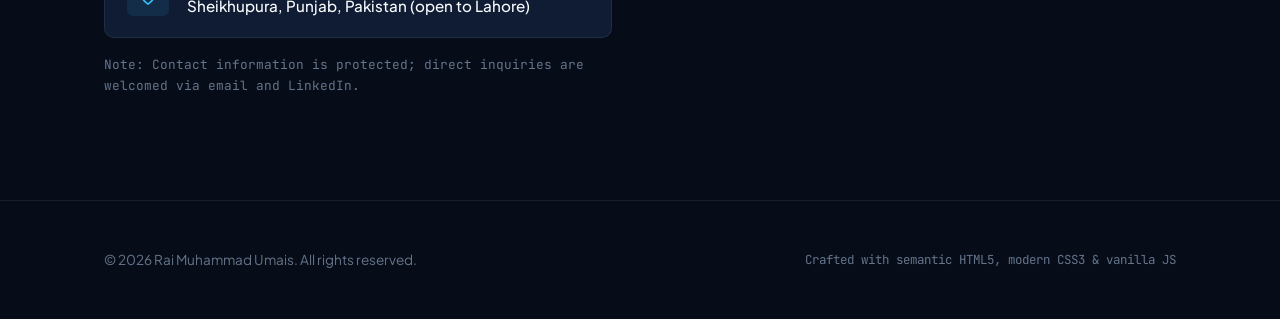
==== commit 73451335: "Phase 3: Refresh UI with modern navy design system, accessible typography, and responsive layouts" ====
--- a/index.html
+++ b/index.html
@@ -1,308 +1,461 @@
 <!DOCTYPE html>
-<html lang="en">
+<html lang="en" data-theme="dark">
+
 <head>
   <meta charset="UTF-8" />
-  <meta name="viewport" content="width=device-width, initial-scale=1.0"/>
-  <title>Rai Muhammad Umais Kharal — Portfolio</title>
-  <meta name="description" content="Portfolio of Rai Muhammad Umais Kharal — Software Engineer, AI Enthusiast, building systems from scratch. FAST NUCES Sophomore."/>
-  <meta name="author" content="Rai Muhammad Umais Kharal"/>
-  <meta name="keywords" content="Rai Umais, Software Engineer, Portfolio, AI, Machine Learning, FAST NUCES"/>
-  <meta property="og:title" content="Rai Muhammad Umais Kharal — Portfolio"/>
-  <meta property="og:description" content="Software Engineer · AI Enthusiast · Building Systems from Scratch"/>
-  <meta property="og:type" content="website"/>
-  <link rel="stylesheet" href="./css/style.css"/>
-  <link rel="preconnect" href="https://fonts.googleapis.com"/>
-  <link rel="preconnect" href="https://fonts.gstatic.com" crossorigin/>
-  <link href="https://fonts.googleapis.com/css2?family=Cormorant+Garamond:ital,wght@0,300;0,400;0,600;1,300;1,400&family=DM+Mono:wght@300;400;500&family=Outfit:wght@300;400;500;600&display=swap" rel="stylesheet"/>
+  <meta name="viewport" content="width=device-width, initial-scale=1.0" />
+  <title>Rai Muhammad Umais — Full-Stack & AI Developer | Systems Shipped</title>
+  <meta name="description"
+    content="Portfolio of Rai Muhammad Umais — Software Engineering student at FAST-NUCES Lahore (5th semester, grad 2028). Solo builder of Maktab (multi-tenant school ERP) and production systems for real clients." />
+  <meta name="author" content="Rai Muhammad Umais" />
+  <meta name="keywords"
+    content="Rai Muhammad Umais, Rai Umais, Full-Stack Developer, AI Developer, FAST-NUCES, Maktab, Next.js, FastAPI, PostgreSQL, RAG, Software Engineer Lahore Pakistan" />
+  <meta name="robots" content="index, follow" />
+
+  <!-- Open Graph / Facebook -->
+  <meta property="og:type" content="website" />
+  <meta property="og:url" content="https://raiworks.vercel.app/" />
+  <meta property="og:title" content="Rai Muhammad Umais — Full-Stack & AI Developer" />
+  <meta property="og:description"
+    content="Software Engineering student designing, building, and deploying production software for real clients. Founder & Lead Engineer of Maktab (multi-tenant school SaaS)." />
+  <meta property="og:image" content="./images/pth.jpeg" />
+
+  <!-- Twitter -->
+  <meta name="twitter:card" content="summary_large_image" />
+  <meta name="twitter:title" content="Rai Muhammad Umais — Full-Stack & AI Developer" />
+  <meta name="twitter:description"
+    content="Software Engineering student designing, building, and deploying production software for real clients. Founder & Lead Engineer of Maktab (multi-tenant school SaaS)." />
+  <meta name="twitter:image" content="./images/pth.jpeg" />
+
+  <!-- Favicon -->
+  <link rel="icon" type="image/svg+xml" href="./favicon.svg" />
+
+  <!-- Google Fonts: Plus Jakarta Sans & JetBrains Mono (Only 2 families) -->
+  <link rel="preconnect" href="https://fonts.googleapis.com" />
+  <link rel="preconnect" href="https://fonts.gstatic.com" crossorigin />
+  <link
+    href="https://fonts.googleapis.com/css2?family=JetBrains+Mono:wght@400;500;600&family=Plus+Jakarta+Sans:wght@400;500;600;700&display=swap"
+    rel="stylesheet" />
+
+  <!-- Core Stylesheet -->
+  <link rel="stylesheet" href="./css/style.css" />
+
+  <!-- Prevent Theme Flash -->
   <script>
-    // Immediate theme check to prevent flash
-    (function() {
+    (function () {
       const savedTheme = localStorage.getItem('theme') || 'dark';
       document.documentElement.setAttribute('data-theme', savedTheme);
     })();
   </script>
 </head>
+
 <body>
-
-  <!-- Grain overlay -->
-  <div class="grain"></div>
-
-  <!-- NAV -->
-  <nav class="nav" id="nav">
-    <div class="nav-logo">RMU<span class="accent">.</span></div>
-    <ul class="nav-links">
-      <li><a href="#about">About</a></li>
-      <li><a href="#skills">Skills</a></li>
-      <li><a href="#projects">Projects</a></li>
-      <li><a href="#education">Education</a></li>
-      <li><a href="#contact">Contact</a></li>
-      <li>
-        <button class="theme-switch" id="themeToggle" aria-label="Toggle theme">
-          <span class="sun">☼</span>
-          <span class="moon">☾</span>
-        </button>
-      </li>
-    </ul>
-    <div class="nav-toggle" id="navToggle">
-      <span></span><span></span><span></span>
-    </div>
-  </nav>
-
-  <!-- HERO -->
-  <section class="hero" id="home">
-    <div class="hero-bg-text">UMAIS</div>
-    <div class="hero-content">
-      <p class="hero-greeting reveal">Hello, I'm</p>
-      <h1 class="hero-name reveal">Rai Muhammad<br/><span class="name-accent">Umais Kharal</span></h1>
-      <p class="hero-tagline reveal">Software Engineer &nbsp;·&nbsp; AI Enthusiast &nbsp;·&nbsp; Building Systems from Scratch</p>
-      <div class="hero-cta reveal">
-        <a href="#projects" class="btn-primary">View Projects</a>
-        <a href="#contact" class="btn-outline">Get in Touch</a>
-      </div>
-    </div>
-    <div class="hero-scroll-hint">
-      <div class="scroll-line"></div>
-    </div>
-    <!-- Floating geometric shapes -->
-    <div class="geo geo-1"></div>
-    <div class="geo geo-2"></div>
-    <div class="geo geo-3"></div>
-  </section>
-
-  <!-- ABOUT -->
-  <section class="section about" id="about">
-    <div class="container">
-      <div class="section-label reveal">01 &mdash; About</div>
-      <div class="about-grid">
-        <div class="about-text reveal">
-          <h2 class="section-title">Who I Am</h2>
-          <p class="about-bio">
-            I'm a Sophomore at <strong>FAST NUCES</strong> and an aspiring software engineer focused on mastering the fundamentals of programming and artificial intelligence. I prefer building solutions <em>from the ground up</em> to develop a deeper understanding of how systems work.
+  <!-- Non-intrusive ambient grain overlay -->
+  <div class="grain-overlay" aria-hidden="true"></div>
+
+  <!-- NAVIGATION -->
+  <header>
+    <nav class="nav" id="nav" aria-label="Main Navigation">
+      <div class="nav-container">
+        <a href="#home" class="nav-logo" aria-label="Rai Muhammad Umais Home">
+          <span>RMU</span><span class="accent">.</span>
+        </a>
+
+        <div class="nav-links" id="navLinks">
+          <a href="#about">About</a>
+          <a href="#systems">Systems Shipped</a>
+          <a href="#skills">Skills</a>
+          <a href="#education">Education</a>
+          <a href="#achievements">Achievements</a>
+          <a href="#contact">Contact</a>
+        </div>
+
+        <div class="nav-actions">
+          <a href="./Rai_Muhammad_Umais_CV_.pdf" class="btn-secondary btn-sm" download="Rai_Muhammad_Umais_CV.pdf"
+            target="_blank" rel="noopener noreferrer">
+            <svg class="icon-inline" width="13" height="13" viewBox="0 0 24 24" fill="none" stroke="currentColor"
+              stroke-width="2" stroke-linecap="round" stroke-linejoin="round" aria-hidden="true">
+              <path d="M21 15v4a2 2 0 0 1-2 2H5a2 2 0 0 1-2-2v-4"></path>
+              <polyline points="7 10 12 15 17 10"></polyline>
+              <line x1="12" y1="15" x2="12" y2="3"></line>
+            </svg>
+            <span>Resume</span>
+          </a>
+
+          <button class="theme-toggle-btn" id="themeToggle" type="button" aria-label="Toggle color theme">
+            <!-- Sun icon for light toggle -->
+            <svg class="theme-icon-sun" viewBox="0 0 24 24" fill="none" stroke="currentColor" stroke-width="2"
+              stroke-linecap="round" stroke-linejoin="round" aria-hidden="true">
+              <circle cx="12" cy="12" r="5"></circle>
+              <line x1="12" y1="1" x2="12" y2="3"></line>
+              <line x1="12" y1="21" x2="12" y2="23"></line>
+              <line x1="4.22" y1="4.22" x2="5.64" y2="5.64"></line>
+              <line x1="18.36" y1="18.36" x2="19.78" y2="19.78"></line>
+              <line x1="1" y1="12" x2="3" y2="12"></line>
+              <line x1="21" y1="12" x2="23" y2="12"></line>
+              <line x1="4.22" y1="19.78" x2="5.64" y2="18.36"></line>
+              <line x1="18.36" y1="5.64" x2="19.78" y2="4.22"></line>
+            </svg>
+            <!-- Moon icon for dark toggle -->
+            <svg class="theme-icon-moon" viewBox="0 0 24 24" fill="none" stroke="currentColor" stroke-width="2"
+              stroke-linecap="round" stroke-linejoin="round" aria-hidden="true">
+              <path d="M21 12.79A9 9 0 1 1 11.21 3 7 7 0 0 0 21 12.79z"></path>
+            </svg>
+          </button>
+
+          <button class="nav-toggle" id="navToggle" type="button" aria-label="Toggle navigation drawer"
+            aria-expanded="false" aria-controls="navLinks">
+            <span></span><span></span><span></span>
+          </button>
+        </div>
+      </div>
+    </nav>
+  </header>
+
+  <main>
+    <!-- HERO SECTION -->
+    <section class="hero" id="home">
+      <div class="container">
+        <div class="hero-layout">
+          <!-- Availability Badge -->
+          <div class="status-pill reveal" id="heroBadge">
+            <span class="status-pulse" aria-hidden="true"></span>
+            <span>Seeking full-time Full-Stack or AI Engineering roles (Pakistan / Remote)</span>
+          </div>
+
+          <h1 class="hero-name reveal" id="heroName">Rai Muhammad Umais</h1>
+          <p class="hero-headline reveal" id="heroHeadline">Full-Stack &amp; AI Developer</p>
+          <p class="hero-positioning reveal" id="heroPositioning">
+            Software Engineering student designing, building, and deploying production software for real clients.
           </p>
-          <p class="about-bio">
-            With a growing interest in machine learning and problem-solving, I'm actively working on projects that challenge my logic and creativity.
+          <p class="hero-supporting reveal" id="heroSupporting">
+            Founder &amp; Lead Engineer of Maktab (multi-tenant school ERP). Currently in 5th semester at FAST-NUCES
+            Lahore (graduating July 2028).
           </p>
-          <div class="about-stats">
-            <div class="stat">
-              <span class="stat-num">2nd</span>
-              <span class="stat-label">Year at FAST</span>
-            </div>
-            <div class="stat">
-              <span class="stat-num">ML</span>
-              <span class="stat-label">From Scratch</span>
-            </div>
-            <div class="stat">
-              <span class="stat-num">Logic</span>
-              <span class="stat-label">Building</span>
-            </div>
-          </div>
-        </div>
-        <div class="about-visual reveal">
-          <div class="avatar-card">
-            <div class="avatar-img-wrapper">
-              <img src="./images/pth.jpeg" alt="Rai Muhammad Umais Kharal" class="avatar-img"/>
-            </div>
-            <div class="avatar-ring ring-1"></div>
-            <div class="avatar-ring ring-2"></div>
-            <div class="avatar-ring ring-3"></div>
-            <div class="avatar-corner corner-tl"></div>
-            <div class="avatar-corner corner-br"></div>
-          </div>
-        </div>
-      </div>
-    </div>
-  </section>
-
-  <!-- SKILLS -->
-  <section class="section skills" id="skills">
-    <div class="container">
-      <div class="section-label reveal">02 &mdash; Skills</div>
-      <h2 class="section-title reveal">Tech Stack</h2>
-      <div class="skills-grid">
-
-        <div class="skill-card reveal">
-          <h3>Languages</h3>
-          <div class="skill-tags">
-            <span class="tag">C++</span>
-            <span class="tag">Python</span>
-            <span class="tag tag-muted">Java (Basic)</span>
-          </div>
-        </div>
-
-        <div class="skill-card reveal">
-          <h3>Core Strengths</h3>
-          <div class="skill-tags">
-            <span class="tag">Logic Building</span>
-            <span class="tag">Problem Solving</span>
-            <span class="tag">OOP</span>
-          </div>
-        </div>
-
-        <div class="skill-card reveal">
-          <h3>Machine Learning</h3>
-          <div class="skill-tags">
-            <span class="tag">NumPy</span>
-            <span class="tag">Pandas</span>
-            <span class="tag">Data Preprocessing</span>
-            <span class="tag">Gradient Descent</span>
-            <span class="tag">Models from Scratch</span>
-          </div>
-        </div>
-
-        <div class="skill-card reveal">
-          <h3>Tools</h3>
-          <div class="skill-tags">
-            <span class="tag">Git</span>
-            <span class="tag">GitHub</span>
-            <span class="tag">VS Code</span>
-          </div>
-        </div>
-
-      </div>
-    </div>
-  </section>
-
-  <!-- PROJECTS -->
-  <section class="section projects" id="projects">
-    <div class="container">
-      <div class="section-label reveal">03 &mdash; Projects</div>
-      <div class="projects-header reveal">
-        <h2 class="section-title">Selected Work</h2>
-      </div>
-
-      <div class="projects-grid" id="projectsGrid">
-
-        <div class="project-card reveal">
-          <div class="project-num">01</div>
-          <h3 class="project-title">ML Model from Scratch</h3>
-          <p class="project-desc">Built core Machine Learning algorithms like Linear Regression and Gradient Descent purely from scratch using NumPy to deeply understand their mathematical foundations.</p>
-          <div class="project-tech">
-            <span class="tech-badge">Python</span>
-            <span class="tech-badge">NumPy</span>
-            <span class="tech-badge">Linear Algebra</span>
-          </div>
-          <div class="project-links">
-            <a href="https://github.com/rai-umais/Machine-Learning-Practice-and-Problems" target="_blank" class="project-link">Source Code →</a>
-          </div>
-        </div>
-
-        <div class="project-card reveal">
-          <div class="project-num">02</div>
-          <h3 class="project-title">Collabify</h3>
-          <p class="project-desc">A Blend of Upwork and Jira, where the Clients and Freelancers interact, build and manage project flow, and Admin manages the platform.</p>
-          <div class="project-tech">
-            <span class="tech-badge">JAVA - Spring_boot</span>
-            <span class="tech-badge">React</span>
-            <span class="tech-badge">PostgreSQL</span>
-          </div>
-          <div class="project-links">
-            <a href="https://github.com/Collabify-Project/Kollabify" target="_blank" class="project-link">Source Code →</a>
-          </div>
-        </div>
-
-        <div class="project-card reveal">
-          <div class="project-num">03</div>
-          <h3 class="project-title">QR-Attendance System</h3>
-          <p class="project-desc">A fast, robust and proxy free QR based attendance system, where the QR refreshes every 25 second and the students can seamlessly mark there attendance in a few seconds. Only requirement: A good internet.</p>
-          <div class="project-tech">
-            <span class="tech-badge">Python</span>
-            <span class="tech-badge">Flask</span>
-            <span class="tech-badge">PostgreSQL</span>
-          </div>
-          <div class="project-links">
-            <a href="https://github.com/rai-umais/QR_Automated_Attendance_System" target="_blank" class="project-link">Source Code →</a>
-          </div>
-        </div>
-
-        <div class="project-card reveal">
-          <div class="project-num">04</div>
-          <h3 class="project-title">VORTX Game Store</h3>
-          <p class="project-desc">Built a functional Gaming marketplace, where you can upload a game and check the ratings, find the best match for you, see the top trending games and order one. Lets you experience a market with all types of games and no restrictions.</p>
-          <div class="project-tech">
-            <span class="tech-badge">Node JS</span>
-            <span class="tech-badge">React</span>
-            <span class="tech-badge">MSSQL</span>
-          </div>
-        </div>
-
-        <div class="project-card reveal">
-          <div class="project-num">05</div>
-          <h3 class="project-title">MAKTAB ERP</h3>
-          <p class="project-desc">Engineered a Complete, functional ERP platform for educational institutions that helps them manage the acamdemic records, finance management,Faculty and staff management and Admission experiences .</p>
-          <div class="project-tech">
-            <span class="tech-badge">Python - FastAPI</span>
-            <span class="tech-badge">Node Js</span>
-            <span class="tech-badge">Redis</span>
-            <span class="tech-badge">Celery</span>
-            <span class="tech-badge">Alembic</span>
-            <span class="tech-badge">PostgreSQL</span>
-            <span class="tech-badge">Cloudflare</span>
-          </div>
-        </div>
-
-
-      </div>
-    </div>
-  </section>
-
-  <!-- EDUCATION -->
-  <section class="section education" id="education">
-    <div class="container">
-      <div class="section-label reveal">04 &mdash; Education</div>
-      <h2 class="section-title reveal">Academic Background</h2>
-      <div class="edu-timeline">
-        <div class="edu-card reveal">
-          <div class="edu-dot"></div>
-          <div class="edu-body">
-            <span class="edu-year">2023 &mdash; Present</span>
-            <h3 class="edu-degree">BS Software Engineering</h3>
-            <p class="edu-uni">FAST National University of Computer and Emerging Sciences</p>
-            <span class="edu-badge">Undergraduate · Sophomore</span>
-          </div>
-        </div>
-      </div>
-    </div>
-  </section>
-
-  <!-- CONTACT -->
-  <section class="section contact" id="contact">
-    <div class="container">
-      <div class="section-label reveal">05 &mdash; Contact</div>
-      <h2 class="section-title reveal">Let's Connect</h2>
-      <p class="contact-sub reveal">Open to collaborations, discussions, and new opportunities.</p>
-      <div class="contact-links reveal">
-        <a href="mailto:raiumaiskharal@gmail.com" class="contact-card">
-          <span class="contact-icon">✉</span>
-          <div>
-            <span class="contact-type">Email</span>
-            <span class="contact-val">raiumaiskharal@gmail.com</span>
-          </div>
-        </a>
-        <a href="https://github.com/rai-umais" target="_blank" class="contact-card">
-          <span class="contact-icon">⌥</span>
-          <div>
-            <span class="contact-type">GitHub</span>
-            <span class="contact-val">github.com/rai-umais</span>
-          </div>
-        </a>
-        <a href="https://www.linkedin.com/in/rai-umais-9aa927246/" target="_blank" class="contact-card">
-          <span class="contact-icon">◈</span>
-          <div>
-            <span class="contact-type">LinkedIn</span>
-            <span class="contact-val">rai-umais-9aa927246</span>
-          </div>
-        </a>
-      </div>
-    </div>
-  </section>
+
+          <div class="hero-cta-group reveal">
+            <a href="#systems" class="btn-primary">
+              <span>View Shipped Systems</span>
+              <svg class="icon-inline" width="16" height="16" viewBox="0 0 24 24" fill="none" stroke="currentColor"
+                stroke-width="2" stroke-linecap="round" stroke-linejoin="round" aria-hidden="true">
+                <line x1="5" y1="12" x2="19" y2="12"></line>
+                <polyline points="12 5 19 12 12 19"></polyline>
+              </svg>
+            </a>
+            <a href="#contact" class="btn-secondary">Get in Touch</a>
+            <a href="./Rai_Muhammad_Umais_CV_.pdf" class="btn-secondary" download="Rai_Muhammad_Umais_CV.pdf"
+              target="_blank" rel="noopener noreferrer">
+              <svg class="icon-inline" width="15" height="15" viewBox="0 0 24 24" fill="none" stroke="currentColor"
+                stroke-width="2" stroke-linecap="round" stroke-linejoin="round" aria-hidden="true">
+                <path d="M21 15v4a2 2 0 0 1-2 2H5a2 2 0 0 1-2-2v-4"></path>
+                <polyline points="7 10 12 15 17 10"></polyline>
+                <line x1="12" y1="15" x2="12" y2="3"></line>
+              </svg>
+              <span>Download CV</span>
+            </a>
+          </div>
+        </div>
+      </div>
+    </section>
+
+    <!-- ABOUT SECTION -->
+    <section class="section section-alt about" id="about">
+      <div class="container">
+        <div class="section-header reveal">
+          <span class="section-label">01 — About</span>
+          <h2 class="section-title">Professional Background</h2>
+        </div>
+
+        <div class="about-grid">
+          <div class="about-text reveal">
+            <div id="aboutBioContainer">
+              <p class="about-bio">
+                I am a Software Engineering student at <strong>FAST-NUCES Lahore</strong> (graduating July 2028,
+                currently in 5th semester) who designs, builds, deploys, and supports production software for real
+                clients.
+              </p>
+              <p class="about-bio">
+                I built <strong>Maktab</strong>, a multi-tenant school ERP, solo between May and August 2026, and
+                onboarded its first live client within a week of completion. I am currently extending that client's
+                website with a multilingual (English, Urdu, Roman Urdu) RAG chatbot.
+              </p>
+              <p class="about-bio">
+                I am actively seeking a full-time full-stack or AI engineering role at a Pakistani company.
+              </p>
+            </div>
+
+            <div class="about-stats" id="aboutStatsContainer">
+              <div class="stat-card">
+                <span class="stat-value">5th Sem</span>
+                <span class="stat-label">Current Term</span>
+              </div>
+              <div class="stat-card">
+                <span class="stat-value">July 2028</span>
+                <span class="stat-label">Graduation</span>
+              </div>
+              <div class="stat-card">
+                <span class="stat-value">Live SaaS</span>
+                <span class="stat-label">Shipped Platform</span>
+              </div>
+            </div>
+          </div>
+
+          <div class="about-visual reveal">
+            <div class="about-avatar-card">
+              <img src="./images/pth.jpeg" alt="Rai Muhammad Umais portrait" class="about-avatar-img" width="340"
+                height="380" loading="lazy" />
+              <div class="avatar-caption">
+                <span>FAST-NUCES, Lahore</span>
+                <span>SE Student</span>
+              </div>
+            </div>
+          </div>
+        </div>
+      </div>
+    </section>
+
+    <!-- SYSTEMS SHIPPED & FEATURED CASE STUDIES -->
+    <section class="section systems" id="systems">
+      <div class="container">
+        <div class="section-header reveal">
+          <span class="section-label">02 — Systems Shipped</span>
+          <h2 class="section-title">Production &amp; Client Software</h2>
+          <p class="section-subtitle">
+            Real systems architected, deployed to production, and actively serving real users and clients.
+          </p>
+        </div>
+
+        <!-- Populated via data/portfolio.js -->
+        <div class="featured-grid" id="featuredProjectsGrid">
+          <!-- Fallback semantic markup hydrated by JavaScript -->
+          <article class="case-study-card reveal">
+            <div class="card-header">
+              <div class="card-meta">
+                <span class="badge-status"><span class="dot-live" aria-hidden="true"></span>Live in Production</span>
+                <span class="badge-type">Multi-Tenant SaaS Platform</span>
+                <span class="badge-period">May 2026 – Present</span>
+              </div>
+              <h3 class="card-title">Maktab: Multi-Tenant School ERP / Portal (SaaS)</h3>
+              <p class="card-subtitle">Founder &amp; Lead Engineer</p>
+            </div>
+            <div class="card-body">
+              <div class="case-block">
+                <h4 class="block-label">Problem Solved</h4>
+                <p class="block-text">K-12 private schools require dedicated subdomains and customized administration on
+                  a shared, cost-efficient infrastructure.</p>
+              </div>
+              <div class="case-block">
+                <h4 class="block-label">My Role &amp; Architecture</h4>
+                <p class="block-text role-highlight">Designed, built, and deployed solo a multi-tenant ERP platform
+                  between May and August 2026; onboarded first client within a week of completion.</p>
+              </div>
+              <div class="case-block">
+                <h4 class="block-label">Production Stack</h4>
+                <div class="tech-tags">
+                  <span class="tech-tag">FastAPI</span><span class="tech-tag">PostgreSQL</span><span
+                    class="tech-tag">Redis</span><span class="tech-tag">Celery</span><span
+                    class="tech-tag">Next.js</span><span class="tech-tag">TypeScript</span><span
+                    class="tech-tag">Tailwind CSS</span><span class="tech-tag">Docker</span><span
+                    class="tech-tag">Hetzner VPS</span><span class="tech-tag">Cloudflare R2</span>
+                </div>
+              </div>
+            </div>
+            <div class="card-footer">
+              <div class="project-actions">
+                <a href="https://maktab.cloud" target="_blank" rel="noopener noreferrer" class="btn-link">Platform
+                  →</a>
+                <a href="https://know.maktab.cloud" target="_blank" rel="noopener noreferrer"
+                  class="btn-link">Documentation →</a>
+              </div>
+            </div>
+          </article>
+        </div>
+
+        <!-- Other Projects Subsection -->
+        <div class="other-projects-section reveal">
+          <h3 class="other-projects-title">Other Focused Projects</h3>
+          <div class="other-projects-grid" id="otherProjectsGrid">
+            <!-- Hydrated via data/portfolio.js -->
+          </div>
+        </div>
+      </div>
+    </section>
+
+    <!-- SKILLS SECTION -->
+    <section class="section section-alt skills" id="skills">
+      <div class="container">
+        <div class="section-header reveal">
+          <span class="section-label">03 — Capabilities</span>
+          <h2 class="section-title">Technical Skills &amp; Practice</h2>
+          <p class="section-subtitle">
+            Categorized strictly from real implementation: production-tested tools separated from areas under active
+            development.
+          </p>
+        </div>
+
+        <div class="skills-layout">
+          <!-- Production & Deployed Skills -->
+          <div class="skills-column">
+            <div class="skills-group-header reveal">
+              <h3 class="group-title">Production &amp; Systems Deployed</h3>
+              <p class="group-desc">Technologies and architecture patterns used across deployed client systems.</p>
+            </div>
+            <div class="skills-categories-grid" id="skillsProductionGrid">
+              <!-- Hydrated via data/portfolio.js -->
+            </div>
+          </div>
+
+          <!-- Currently Implementing / Learning -->
+          <div class="skills-column">
+            <div class="skills-group-header reveal">
+              <h3 class="group-title">Currently Implementing (AI)</h3>
+              <p class="group-desc">Technologies actively being integrated into current production deliverables.</p>
+            </div>
+            <div class="learning-card reveal">
+              <ul class="learning-list" id="skillsLearningList">
+                <!-- Hydrated via data/portfolio.js -->
+              </ul>
+            </div>
+          </div>
+        </div>
+      </div>
+    </section>
+
+    <!-- EDUCATION SECTION -->
+    <section class="section education" id="education">
+      <div class="container">
+        <div class="section-header reveal">
+          <span class="section-label">04 — Education</span>
+          <h2 class="section-title">Academic Background</h2>
+        </div>
+
+        <div class="edu-timeline" id="educationContainer">
+          <!-- Hydrated via data/portfolio.js -->
+          <div class="edu-card reveal">
+            <div class="edu-timeline-marker" aria-hidden="true"></div>
+            <div class="edu-content">
+              <div class="edu-header">
+                <h3 class="edu-degree">Bachelor of Science in Software Engineering</h3>
+                <span class="badge-timeline">Expected July 2028</span>
+              </div>
+              <p class="edu-institution">FAST-NUCES, Lahore, Pakistan</p>
+              <div class="edu-meta">
+                <span class="badge-sem">Currently in 5th semester</span>
+              </div>
+            </div>
+          </div>
+        </div>
+      </div>
+    </section>
+
+    <!-- ACHIEVEMENTS & TALKS -->
+    <section class="section section-alt achievements" id="achievements">
+      <div class="container">
+        <div class="section-header reveal">
+          <span class="section-label">05 — Activities &amp; Talks</span>
+          <h2 class="section-title">Achievements &amp; Community Speaking</h2>
+          <p class="section-subtitle">
+            Notable competitions, educational career guidance, and school community sessions.
+          </p>
+        </div>
+
+        <div class="achievements-grid" id="achievementsGrid">
+          <!-- Hydrated via data/portfolio.js -->
+        </div>
+      </div>
+    </section>
+
+    <!-- RESUME CALLOUT SECTION -->
+    <section class="section resume-callout" id="resume">
+      <div class="container">
+        <div class="resume-banner reveal">
+          <div class="resume-content">
+            <h2 class="resume-heading">Review the Full Curriculum Vitae</h2>
+            <p class="resume-desc">
+              Download the single source of truth document detailing software architecture, live client systems,
+              academic progress at FAST-NUCES, and technical proficiencies.
+            </p>
+          </div>
+          <div class="resume-action">
+            <a href="./Rai_Muhammad_Umais_CV_.pdf" class="btn-primary" download="Rai_Muhammad_Umais_CV.pdf"
+              target="_blank" rel="noopener noreferrer">
+              <svg class="icon-inline" width="16" height="16" viewBox="0 0 24 24" fill="none" stroke="currentColor"
+                stroke-width="2" stroke-linecap="round" stroke-linejoin="round" aria-hidden="true">
+                <path d="M21 15v4a2 2 0 0 1-2 2H5a2 2 0 0 1-2-2v-4"></path>
+                <polyline points="7 10 12 15 17 10"></polyline>
+                <line x1="12" y1="15" x2="12" y2="3"></line>
+              </svg>
+              <span>Download CV (PDF)</span>
+            </a>
+          </div>
+        </div>
+      </div>
+    </section>
+
+    <!-- CONTACT SECTION -->
+    <section class="section contact" id="contact">
+      <div class="container">
+        <div class="section-header reveal">
+          <span class="section-label">06 — Contact</span>
+          <h2 class="section-title">Let's Connect</h2>
+        </div>
+
+        <div class="contact-layout">
+          <div class="contact-info reveal">
+            <p class="contact-lead">
+              I am open to discussions regarding full-stack software development, AI systems engineering, and client
+              collaborations.
+            </p>
+            <p class="contact-subtext">
+              Reach out directly through email, LinkedIn, or explore my open-source code on GitHub.
+            </p>
+
+            <div class="contact-links-grid" id="contactLinksContainer">
+              <!-- Hydrated via data/portfolio.js -->
+            </div>
+
+            <p class="contact-privacy-note">
+              Note: Contact information is protected; direct inquiries are welcomed via email and LinkedIn.
+            </p>
+          </div>
+
+          <div class="contact-action-box reveal">
+            <div class="direct-box">
+              <h3 class="direct-box-title">Start a Conversation</h3>
+              <p class="direct-box-desc">
+                Prefer email? Click below to send a message directly from your default mail client.
+              </p>
+              <a href="mailto:raiumaiskharal@gmail.com?subject=Inquiry%20regarding%20Software%20Engineering%20Role"
+                class="btn-primary" style="width: 100%; justify-content: center;">
+                <svg class="icon-inline" width="16" height="16" viewBox="0 0 24 24" fill="none" stroke="currentColor"
+                  stroke-width="2" stroke-linecap="round" stroke-linejoin="round" aria-hidden="true">
+                  <path d="M4 4h16c1.1 0 2 .9 2 2v12c0 1.1-.9 2-2 2H4c-1.1 0-2-.9-2-2V6c0-1.1.9-2 2-2z"></path>
+                  <polyline points="22,6 12,13 2,6"></polyline>
+                </svg>
+                <span>Compose Email</span>
+              </a>
+            </div>
+          </div>
+        </div>
+      </div>
+    </section>
+  </main>
 
   <!-- FOOTER -->
   <footer class="footer">
-    <p>Crafted with intention &nbsp;·&nbsp; Rai Muhammad Umais Kharal &nbsp;·&nbsp; <span id="year"></span></p>
+    <div class="container">
+      <div class="footer-content">
+        <p>© <span id="year">2026</span> Rai Muhammad Umais. All rights reserved.</p>
+        <p class="footer-mono">Crafted with semantic HTML5, modern CSS3 &amp; vanilla JS</p>
+      </div>
+    </div>
   </footer>
 
-  <!-- End of Sections -->
-
+  <!-- DATA & SCRIPTS -->
+  <!-- 1. Single typed data source of truth -->
+  <script src="./data/portfolio.js"></script>
+  <!-- 2. Main application script -->
   <script src="./js/main.js"></script>
 </body>
+
 </html>
--- a/css/style.css
+++ b/css/style.css
@@ -1,941 +1,1305 @@
-/* ============================================
-   RAI UMAIS KHARAL — Portfolio CSS
-   Theme: Earthy Warm | Cream · Brown · Gold
-   ============================================ */
-
-@import url('https://fonts.googleapis.com/css2?family=Cormorant+Garamond:ital,wght@0,300;0,400;0,600;1,300;1,400&family=DM+Mono:wght@300;400;500&family=Outfit:wght@300;400;500;600&display=swap');
-
-/* ---- CSS VARIABLES ---- */
+/* ==========================================================================
+   Rai Muhammad Umais — Portfolio 2026 Design System
+   Identity: Professional Deep Navy · Refined Sky Accent · Calm Typography
+   Contrast: Fully WCAG AA Compliant
+   ========================================================================== */
+
+@import url('https://fonts.googleapis.com/css2?family=JetBrains+Mono:wght@400;500;600&family=Plus+Jakarta+Sans:wght@400;500;600;700&display=swap');
+
+/* ---- DESIGN TOKENS ---- */
 :root {
-  /* Common variables */
-  --font-display: 'Cormorant Garamond', serif;
-  --font-body:    'Outfit', sans-serif;
-  --font-mono:    'DM Mono', monospace;
-  --transition: 0.5s cubic-bezier(0.16, 1, 0.3, 1);
-}
-
-/* LIGHT THEME (Previous Earthy Warm) */
-[data-theme='light'] {
-  --bg:           #F5EFE0;
-  --bg-secondary: #E8DCC8;
-  --card-bg:      #EDE4CE;
-  --accent:       #C9922A;
-  --accent-glow:  rgba(201, 146, 42, 0.2);
-  --text-primary: #2C1A0E;
-  --text-secondary:#6B4C30;
-  --text-muted:   #9A7A5A;
-  --border:       rgba(139, 99, 67, 0.15);
-  --border-hover: rgba(139, 99, 67, 0.3);
-  --nav-bg:       rgba(245, 239, 224, 0.85);
-  --shadow: 0 10px 30px rgba(92, 61, 30, 0.1);
-  --shadow-lg: 0 20px 50px rgba(92, 61, 30, 0.15);
-  --card-glass: rgba(237, 228, 206, 0.7);
-}
-
-/* DARK THEME (Current Premium Dark) */
+  --font-sans: 'Plus Jakarta Sans', -apple-system, BlinkMacSystemFont, 'Segoe UI', Roboto, sans-serif;
+  --font-mono: 'JetBrains Mono', ui-monospace, SFMono-Regular, Menlo, Monaco, Consolas, monospace;
+
+  --transition-fast: 150ms ease;
+  --transition-base: 220ms cubic-bezier(0.16, 1, 0.3, 1);
+  --radius-sm: 6px;
+  --radius-md: 10px;
+  --radius-lg: 14px;
+  --radius-full: 9999px;
+
+  --container-max: 1120px;
+}
+
+/* DARK MODE (Default: Deep Navy & Slate) */
 [data-theme='dark'] {
-  --bg:           #0a0a0a;
-  --bg-secondary: #121212;
-  --card-bg:      #1a1a1a;
-  --accent:       #f59e0b;
-  --accent-glow:  rgba(245, 158, 11, 0.3);
+  --bg-primary: #070d18;
+  --bg-secondary: #0c1527;
+  --surface: #101c33;
+  --surface-raised: #152441;
+  --surface-hover: #1a2c4e;
+
+  --border: rgba(148, 163, 184, 0.12);
+  --border-subtle: rgba(148, 163, 184, 0.07);
+  --border-focus: rgba(56, 189, 248, 0.6);
+
   --text-primary: #f8fafc;
   --text-secondary: #94a3b8;
-  --text-muted:   #64748b;
-  --border:       rgba(255, 255, 255, 0.08);
-  --border-hover: rgba(255, 255, 255, 0.15);
-  --nav-bg:       rgba(10, 10, 10, 0.85);
-  --shadow: 0 10px 30px rgba(0, 0, 0, 0.5);
-  --shadow-lg: 0 20px 50px rgba(0, 0, 0, 0.7);
-  --card-glass: rgba(26, 26, 26, 0.6);
-}
-
-/* ---- RESET ---- */
-*, *::before, *::after { box-sizing: border-box; margin: 0; padding: 0; }
-html { scroll-behavior: smooth; }
+  --text-muted: #64748b;
+
+  --accent: #38bdf8;
+  --accent-hover: #7dd3fc;
+  --accent-soft: rgba(56, 189, 248, 0.1);
+  --accent-contrast: #070d18;
+
+  --success: #34d399;
+  --success-soft: rgba(52, 211, 153, 0.12);
+
+  --nav-bg: rgba(7, 13, 24, 0.88);
+  --card-shadow: 0 4px 20px rgba(0, 0, 0, 0.25);
+  --card-shadow-hover: 0 10px 30px rgba(0, 0, 0, 0.35);
+}
+
+/* LIGHT MODE (Clean, Calm Ice-Navy) */
+[data-theme='light'] {
+  --bg-primary: #f8fafc;
+  --bg-secondary: #f1f5f9;
+  --surface: #ffffff;
+  --surface-raised: #f8fafc;
+  --surface-hover: #f1f5f9;
+
+  --border: rgba(15, 23, 42, 0.1);
+  --border-subtle: rgba(15, 23, 42, 0.05);
+  --border-focus: rgba(2, 132, 199, 0.6);
+
+  --text-primary: #0f172a;
+  --text-secondary: #475569;
+  --text-muted: #64748b;
+
+  --accent: #0369a1;
+  --accent-hover: #075985;
+  --accent-soft: rgba(3, 105, 161, 0.09);
+  --accent-contrast: #ffffff;
+
+  --success: #059669;
+  --success-soft: rgba(5, 150, 105, 0.1);
+
+  --nav-bg: rgba(248, 250, 252, 0.9);
+  --card-shadow: 0 4px 16px rgba(15, 23, 42, 0.04);
+  --card-shadow-hover: 0 10px 24px rgba(15, 23, 42, 0.08);
+}
+
+/* ---- RESET & BASE ---- */
+*, *::before, *::after {
+  box-sizing: border-box;
+  margin: 0;
+  padding: 0;
+}
+
+html {
+  scroll-behavior: smooth;
+  font-size: 16px;
+  -webkit-text-size-adjust: 100%;
+}
+
 body {
-  font-family: var(--font-body);
-  background-color: var(--bg);
-  color: var(--text-primary);
-  line-height: 1.7;
+  font-family: var(--font-sans);
+  background-color: var(--bg-primary);
+  color: var(--text-primary);
+  line-height: 1.65;
   overflow-x: hidden;
-  transition: background-color 0.5s ease, color 0.5s ease;
-}
-a { text-decoration: none; color: inherit; }
-ul { list-style: none; }
-img { max-width: 100%; }
-
-/* ---- GRAIN OVERLAY ---- */
-.grain {
+  transition: background-color var(--transition-base), color var(--transition-base);
+  -webkit-font-smoothing: antialiased;
+  -moz-osx-font-smoothing: grayscale;
+}
+
+a {
+  color: inherit;
+  text-decoration: none;
+  transition: color var(--transition-fast);
+}
+
+a:focus-visible,
+button:focus-visible {
+  outline: 2px solid var(--accent);
+  outline-offset: 3px;
+}
+
+ul {
+  list-style: none;
+}
+
+img {
+  max-width: 100%;
+  height: auto;
+  display: block;
+}
+
+button {
+  font-family: inherit;
+  border: none;
+  background: none;
+  cursor: pointer;
+}
+
+.container {
+  max-width: var(--container-max);
+  margin: 0 auto;
+  padding: 0 1.5rem;
+}
+
+/* Subtle background grain (non-glittery, non-animated) */
+.grain-overlay {
   position: fixed;
   inset: 0;
   pointer-events: none;
-  z-index: 9999;
-  opacity: 0.035;
-  background-image: url("data:image/svg+xml,%3Csvg viewBox='0 0 256 256' xmlns='http://www.w3.org/2000/svg'%3E%3Cfilter id='noise'%3E%3CfeTurbulence type='fractalNoise' baseFrequency='0.9' numOctaves='4' stitchTiles='stitch'/%3E%3C/filter%3E%3Crect width='100%25' height='100%25' filter='url(%23noise)'/%3E%3C/svg%3E");
-  background-repeat: repeat;
-  background-size: 200px;
-}
-
-/* ---- CONTAINER ---- */
-.container { max-width: 1100px; margin: 0 auto; padding: 0 2rem; }
-
-/* ---- NAV ---- */
+  z-index: 999;
+  opacity: 0.02;
+  background-image: url("data:image/svg+xml,%3Csvg viewBox='0 0 200 200' xmlns='http://www.w3.org/2000/svg'%3E%3Cfilter id='noise'%3E%3CfeTurbulence type='fractalNoise' baseFrequency='0.8' numOctaves='3' stitchTiles='stitch'/%3E%3C/filter%3E%3Crect width='100%25' height='100%25' filter='url(%23noise)'/%3E%3C/svg%3E");
+}
+
+/* ---- NAVIGATION ---- */
 .nav {
   position: fixed;
-  top: 0; left: 0; right: 0;
+  top: 0;
+  left: 0;
+  right: 0;
   z-index: 100;
+  padding: 1.1rem 0;
+  transition: background-color var(--transition-base), border-color var(--transition-base), box-shadow var(--transition-base);
+  border-bottom: 1px solid transparent;
+}
+
+.nav.scrolled {
+  background-color: var(--nav-bg);
+  backdrop-filter: blur(12px);
+  -webkit-backdrop-filter: blur(12px);
+  border-bottom-color: var(--border);
+  box-shadow: 0 4px 20px rgba(0, 0, 0, 0.15);
+}
+
+.nav-container {
+  max-width: var(--container-max);
+  margin: 0 auto;
+  padding: 0 1.5rem;
   display: flex;
   align-items: center;
   justify-content: space-between;
-  padding: 1.4rem 3rem;
-  transition: background var(--transition), box-shadow var(--transition);
-}
-.nav.scrolled {
-  background: var(--nav-bg);
-  backdrop-filter: blur(20px);
-  box-shadow: var(--shadow);
-  border-bottom: 1px solid var(--border);
-}
+}
+
 .nav-logo {
-  font-family: var(--font-display);
-  font-size: 2rem;
-  font-weight: 600;
-  color: var(--text-primary);
+  font-family: var(--font-sans);
+  font-weight: 700;
+  font-size: 1.15rem;
   letter-spacing: -0.02em;
-}
-.nav-logo .accent { color: var(--accent); text-shadow: 0 0 15px var(--accent-glow); }
-.nav-links { display: flex; gap: 2.5rem; }
+  color: var(--text-primary);
+  display: flex;
+  align-items: center;
+  gap: 0.2rem;
+}
+
+.nav-logo .accent {
+  color: var(--accent);
+}
+
+.nav-links {
+  display: flex;
+  align-items: center;
+  gap: 1.75rem;
+}
+
 .nav-links a {
-  font-family: var(--font-mono);
-  font-size: 0.75rem;
-  font-weight: 400;
-  letter-spacing: 0.12em;
-  text-transform: uppercase;
-  color: var(--text-secondary);
-  transition: color var(--transition);
+  font-size: 0.88rem;
+  font-weight: 500;
+  color: var(--text-secondary);
+  transition: color var(--transition-fast);
+  padding: 0.35rem 0;
   position: relative;
 }
-.nav-links a::after {
+
+.nav-links a:hover,
+.nav-links a.active {
+  color: var(--text-primary);
+}
+
+.nav-links a.active::after {
   content: '';
   position: absolute;
-  bottom: -3px; left: 0;
-  width: 0; height: 1.5px;
-  background: var(--accent);
-  box-shadow: 0 0 10px var(--accent-glow);
-  transition: width var(--transition);
-}
-.nav-links a:hover { color: var(--text-primary); }
-.nav-links a:hover::after { width: 100%; }
-
+  bottom: 0;
+  left: 0;
+  right: 0;
+  height: 2px;
+  background-color: var(--accent);
+  border-radius: var(--radius-full);
+}
+
+.nav-actions {
+  display: flex;
+  align-items: center;
+  gap: 1rem;
+}
+
+/* Theme Toggle Button */
+.theme-toggle-btn {
+  display: inline-flex;
+  align-items: center;
+  justify-content: center;
+  width: 38px;
+  height: 38px;
+  border-radius: var(--radius-sm);
+  background-color: var(--surface);
+  border: 1px solid var(--border);
+  color: var(--text-secondary);
+  transition: background-color var(--transition-fast), color var(--transition-fast), border-color var(--transition-fast);
+}
+
+.theme-toggle-btn:hover {
+  color: var(--text-primary);
+  border-color: var(--border-focus);
+}
+
+.theme-icon-sun,
+.theme-icon-moon {
+  width: 18px;
+  height: 18px;
+}
+
+[data-theme='dark'] .theme-icon-sun { display: block; }
+[data-theme='dark'] .theme-icon-moon { display: none; }
+[data-theme='light'] .theme-icon-sun { display: none; }
+[data-theme='light'] .theme-icon-moon { display: block; }
+
+/* Mobile Menu Toggle */
 .nav-toggle {
   display: none;
   flex-direction: column;
+  justify-content: center;
+  align-items: center;
+  width: 38px;
+  height: 38px;
+  border-radius: var(--radius-sm);
+  background-color: var(--surface);
+  border: 1px solid var(--border);
+  color: var(--text-primary);
+  padding: 8px;
   gap: 5px;
-  cursor: pointer;
-}
-
-/* ---- THEME TOGGLE ---- */
-.theme-switch {
-  background: none;
-  border: none;
-  cursor: pointer;
-  padding: 0.5rem;
-  display: flex;
-  align-items: center;
-  justify-content: center;
-  font-size: 1.2rem;
-  color: var(--text-primary);
-  transition: transform var(--transition), color var(--transition);
-  margin-left: 2rem;
-}
-.theme-switch:hover {
-  transform: rotate(15deg) scale(1.1);
-  color: var(--accent);
-}
-.theme-switch .sun { display: none; }
-[data-theme='light'] .theme-switch .sun { display: block; }
-[data-theme='light'] .theme-switch .moon { display: none; }
-[data-theme='dark'] .theme-switch .moon { display: block; }
+}
+
 .nav-toggle span {
-  width: 24px; height: 1.5px;
-  background: var(--text-primary);
-  transition: var(--transition);
-}
-
-/* ---- HERO ---- */
-.hero {
-  min-height: 100vh;
-  display: flex;
-  align-items: center;
-  justify-content: center;
-  position: relative;
-  overflow: hidden;
-  padding: 8rem 2rem 4rem;
-}
-
-.hero-bg-text {
-  position: absolute;
-  font-family: var(--font-display);
-  font-size: clamp(10rem, 22vw, 22rem);
-  font-weight: 600;
-  color: transparent;
-  -webkit-text-stroke: 1px rgba(255, 255, 255, 0.03);
-  top: 50%;
-  left: 50%;
-  transform: translate(-50%, -50%);
-  white-space: nowrap;
-  pointer-events: none;
-  user-select: none;
-  animation: bgTextFloat 10s ease-in-out infinite;
-}
-@keyframes bgTextFloat {
-  0%, 100% { transform: translate(-50%, -50%) translateY(0); }
-  50% { transform: translate(-50%, -50%) translateY(-20px); }
-}
-
-.hero-content {
-  text-align: center;
-  position: relative;
-  z-index: 2;
-}
-.hero-greeting {
-  font-family: var(--font-mono);
-  font-size: 0.9rem;
-  letter-spacing: 0.3em;
-  text-transform: uppercase;
-  color: var(--accent);
-  margin-bottom: 1.5rem;
-  text-shadow: 0 0 20px var(--accent-glow);
-}
-.hero-name {
-  font-family: var(--font-display);
-  font-size: clamp(3.5rem, 8vw, 7rem);
-  font-weight: 400;
-  line-height: 1;
-  color: var(--text-primary);
-  margin-bottom: 2rem;
-  letter-spacing: -0.03em;
-}
-.name-accent {
-  font-style: italic;
-  color: var(--accent);
-  font-weight: 300;
-}
-.hero-tagline {
-  font-family: var(--font-body);
-  font-size: 1.1rem;
-  color: var(--text-secondary);
-  font-weight: 300;
-  letter-spacing: 0.05em;
-  margin-bottom: 4rem;
-  max-width: 700px;
-  margin-left: auto;
-  margin-right: auto;
-}
-.hero-cta { display: flex; gap: 1.2rem; justify-content: center; flex-wrap: wrap; }
-
-/* ---- BUTTONS ---- */
+  display: block;
+  width: 20px;
+  height: 2px;
+  background-color: currentColor;
+  transition: transform var(--transition-fast), opacity var(--transition-fast);
+}
+
+body.nav-open .nav-toggle span:nth-child(1) {
+  transform: translateY(7px) rotate(45deg);
+}
+body.nav-open .nav-toggle span:nth-child(2) {
+  opacity: 0;
+}
+body.nav-open .nav-toggle span:nth-child(3) {
+  transform: translateY(-7px) rotate(-45deg);
+}
+
+/* ---- BUTTONS & BADGES ---- */
 .btn-primary {
   display: inline-flex;
   align-items: center;
-  gap: 0.8rem;
-  padding: 1.1rem 2.8rem;
-  background: var(--accent);
-  color: #000;
+  justify-content: center;
+  gap: 0.5rem;
+  padding: 0.75rem 1.4rem;
+  background-color: var(--accent);
+  color: var(--accent-contrast);
+  font-size: 0.9rem;
+  font-weight: 600;
+  border-radius: var(--radius-sm);
+  transition: background-color var(--transition-fast), transform var(--transition-fast), box-shadow var(--transition-fast);
+}
+
+.btn-primary:hover {
+  background-color: var(--accent-hover);
+  transform: translateY(-1px);
+}
+
+.btn-secondary {
+  display: inline-flex;
+  align-items: center;
+  justify-content: center;
+  gap: 0.5rem;
+  padding: 0.75rem 1.4rem;
+  background-color: var(--surface);
+  color: var(--text-primary);
+  font-size: 0.9rem;
+  font-weight: 500;
+  border: 1px solid var(--border);
+  border-radius: var(--radius-sm);
+  transition: background-color var(--transition-fast), border-color var(--transition-fast), transform var(--transition-fast);
+}
+
+.btn-secondary:hover {
+  background-color: var(--surface-hover);
+  border-color: var(--text-secondary);
+  transform: translateY(-1px);
+}
+
+.btn-sm {
+  padding: 0.45rem 0.9rem;
+  font-size: 0.8rem;
+}
+
+.btn-link {
+  display: inline-flex;
+  align-items: center;
+  gap: 0.35rem;
+  font-size: 0.85rem;
+  font-weight: 600;
+  color: var(--accent);
+  transition: color var(--transition-fast);
+}
+
+.btn-link:hover {
+  color: var(--accent-hover);
+  text-decoration: underline;
+  text-underline-offset: 3px;
+}
+
+.btn-link-sm {
+  font-size: 0.78rem;
+}
+
+.icon-inline {
+  flex-shrink: 0;
+}
+
+/* Status Availability Badge */
+.status-pill {
+  display: inline-flex;
+  align-items: center;
+  gap: 0.55rem;
+  padding: 0.35rem 0.85rem;
+  background-color: var(--success-soft);
+  color: var(--text-primary);
+  border: 1px solid rgba(52, 211, 153, 0.25);
+  border-radius: var(--radius-full);
+  font-size: 0.8rem;
+  font-weight: 500;
+  margin-bottom: 1.5rem;
+}
+
+.status-pulse {
+  width: 8px;
+  height: 8px;
+  background-color: var(--success);
+  border-radius: 50%;
+  display: inline-block;
+  box-shadow: 0 0 0 2px var(--success-soft);
+}
+
+/* Tech Badges */
+.tech-tags {
+  display: flex;
+  flex-wrap: wrap;
+  gap: 0.45rem;
+}
+
+.tech-tag {
+  font-family: var(--font-mono);
+  font-size: 0.75rem;
+  padding: 0.25rem 0.65rem;
+  background-color: var(--surface-raised);
+  color: var(--text-secondary);
+  border: 1px solid var(--border);
+  border-radius: var(--radius-sm);
+  letter-spacing: -0.01em;
+}
+
+.tech-tag-sm {
+  font-size: 0.7rem;
+  padding: 0.2rem 0.5rem;
+}
+
+/* ---- SECTION SYSTEM ---- */
+.section {
+  padding: 6.5rem 0;
+  position: relative;
+}
+
+.section-alt {
+  background-color: var(--bg-secondary);
+  border-top: 1px solid var(--border-subtle);
+  border-bottom: 1px solid var(--border-subtle);
+}
+
+.section-header {
+  margin-bottom: 3.5rem;
+}
+
+.section-label {
+  display: inline-block;
+  font-family: var(--font-mono);
+  font-size: 0.8rem;
+  font-weight: 500;
+  color: var(--accent);
+  letter-spacing: 0.05em;
+  text-transform: uppercase;
+  margin-bottom: 0.5rem;
+}
+
+.section-title {
+  font-size: clamp(1.85rem, 4vw, 2.5rem);
+  font-weight: 700;
+  letter-spacing: -0.03em;
+  color: var(--text-primary);
+  line-height: 1.2;
+}
+
+.section-subtitle {
+  margin-top: 0.6rem;
+  font-size: 1.05rem;
+  color: var(--text-secondary);
+  max-width: 650px;
+}
+
+/* ---- HERO SECTION ---- */
+.hero {
+  padding: 9.5rem 0 5.5rem;
+  position: relative;
+}
+
+.hero-layout {
+  max-width: 880px;
+}
+
+.hero-name {
+  font-size: clamp(2.75rem, 6vw, 4.25rem);
+  font-weight: 700;
+  letter-spacing: -0.035em;
+  line-height: 1.1;
+  color: var(--text-primary);
+  margin-bottom: 1.25rem;
+}
+
+.hero-headline {
+  font-size: clamp(1.25rem, 2.5vw, 1.6rem);
+  font-weight: 600;
+  color: var(--accent);
+  margin-bottom: 1.25rem;
+  letter-spacing: -0.01em;
+}
+
+.hero-positioning {
+  font-size: clamp(1.1rem, 2vw, 1.25rem);
+  color: var(--text-primary);
+  line-height: 1.55;
+  margin-bottom: 0.85rem;
+  font-weight: 400;
+}
+
+.hero-supporting {
+  font-size: 0.98rem;
+  color: var(--text-secondary);
+  line-height: 1.6;
+  margin-bottom: 2.25rem;
+  max-width: 720px;
+}
+
+.hero-cta-group {
+  display: flex;
+  flex-wrap: wrap;
+  align-items: center;
+  gap: 1rem;
+}
+
+/* ---- ABOUT SECTION ---- */
+.about-grid {
+  display: grid;
+  grid-template-columns: 1fr 340px;
+  gap: 4rem;
+  align-items: center;
+}
+
+.about-bio {
+  font-size: 1.02rem;
+  color: var(--text-secondary);
+  line-height: 1.75;
+  margin-bottom: 1.2rem;
+}
+
+.about-bio strong {
+  color: var(--text-primary);
+  font-weight: 600;
+}
+
+.about-stats {
+  display: grid;
+  grid-template-columns: repeat(3, 1fr);
+  gap: 1.25rem;
+  margin-top: 2rem;
+  padding-top: 2rem;
+  border-top: 1px solid var(--border);
+}
+
+.stat-card {
+  display: flex;
+  flex-direction: column;
+}
+
+.stat-value {
+  font-size: 1.6rem;
+  font-weight: 700;
+  letter-spacing: -0.02em;
+  color: var(--accent);
+}
+
+.stat-label {
+  font-family: var(--font-mono);
+  font-size: 0.75rem;
+  color: var(--text-muted);
+  text-transform: uppercase;
+  letter-spacing: 0.05em;
+  margin-top: 0.25rem;
+}
+
+.about-avatar-card {
+  position: relative;
+  border-radius: var(--radius-md);
+  overflow: hidden;
+  border: 1px solid var(--border);
+  background-color: var(--surface);
+  box-shadow: var(--card-shadow);
+}
+
+.about-avatar-img {
+  width: 100%;
+  height: 380px;
+  object-fit: cover;
+  object-position: center top;
+  filter: brightness(0.97);
+  transition: transform var(--transition-base);
+}
+
+.about-avatar-card:hover .about-avatar-img {
+  transform: scale(1.02);
+}
+
+.avatar-caption {
+  padding: 0.85rem 1rem;
+  background-color: var(--surface);
+  border-top: 1px solid var(--border);
+  display: flex;
+  justify-content: space-between;
+  align-items: center;
+  font-size: 0.78rem;
+  font-family: var(--font-mono);
+  color: var(--text-secondary);
+}
+
+/* ---- FEATURED SYSTEMS SHIPPED (CASE STUDIES) ---- */
+.featured-grid {
+  display: flex;
+  flex-direction: column;
+  gap: 2.25rem;
+}
+
+.case-study-card {
+  background-color: var(--surface);
+  border: 1px solid var(--border);
+  border-radius: var(--radius-md);
+  padding: 2.25rem;
+  box-shadow: var(--card-shadow);
+  transition: border-color var(--transition-fast), transform var(--transition-fast), box-shadow var(--transition-fast);
+}
+
+.case-study-card:hover {
+  border-color: var(--border-focus);
+  transform: translateY(-2px);
+  box-shadow: var(--card-shadow-hover);
+}
+
+.card-header {
+  border-bottom: 1px solid var(--border-subtle);
+  padding-bottom: 1.5rem;
+  margin-bottom: 1.5rem;
+}
+
+.card-meta {
+  display: flex;
+  flex-wrap: wrap;
+  align-items: center;
+  gap: 0.65rem;
+  margin-bottom: 0.85rem;
+}
+
+.badge-status {
+  display: inline-flex;
+  align-items: center;
+  gap: 0.4rem;
+  font-family: var(--font-mono);
+  font-size: 0.72rem;
+  font-weight: 500;
+  padding: 0.2rem 0.6rem;
+  background-color: var(--success-soft);
+  color: var(--success);
+  border-radius: var(--radius-full);
+}
+
+.dot-live {
+  width: 6px;
+  height: 6px;
+  background-color: currentColor;
+  border-radius: 50%;
+}
+
+.badge-type {
+  font-family: var(--font-mono);
+  font-size: 0.72rem;
+  padding: 0.2rem 0.6rem;
+  background-color: var(--accent-soft);
+  color: var(--accent);
+  border-radius: var(--radius-full);
+}
+
+.badge-period {
+  font-family: var(--font-mono);
+  font-size: 0.72rem;
+  color: var(--text-muted);
+  margin-left: auto;
+}
+
+.card-title {
+  font-size: 1.45rem;
+  font-weight: 700;
+  color: var(--text-primary);
+  letter-spacing: -0.02em;
+  margin-bottom: 0.3rem;
+}
+
+.card-subtitle {
+  font-size: 0.92rem;
+  color: var(--text-secondary);
+  font-weight: 500;
+}
+
+.card-body {
+  display: flex;
+  flex-direction: column;
+  gap: 1.25rem;
+}
+
+.case-block {
+  display: flex;
+  flex-direction: column;
+  gap: 0.35rem;
+}
+
+.block-label {
+  font-family: var(--font-mono);
+  font-size: 0.72rem;
+  font-weight: 600;
+  color: var(--text-muted);
+  text-transform: uppercase;
+  letter-spacing: 0.05em;
+}
+
+.block-text {
+  font-size: 0.95rem;
+  color: var(--text-secondary);
+  line-height: 1.6;
+}
+
+.role-highlight {
+  font-weight: 600;
+  color: var(--text-primary);
+}
+
+.case-highlights {
+  list-style: disc;
+  padding-left: 1.25rem;
+  margin-top: 0.4rem;
+  display: flex;
+  flex-direction: column;
+  gap: 0.4rem;
+}
+
+.case-highlights li {
+  font-size: 0.92rem;
+  color: var(--text-secondary);
+  line-height: 1.55;
+}
+
+.card-footer {
+  margin-top: 1.5rem;
+  padding-top: 1.25rem;
+  border-top: 1px solid var(--border-subtle);
+}
+
+.project-actions {
+  display: flex;
+  flex-wrap: wrap;
+  gap: 1.25rem;
+}
+
+/* ---- OTHER PROJECTS SUBSECTION ---- */
+.other-projects-section {
+  margin-top: 4.5rem;
+  padding-top: 3.5rem;
+  border-top: 1px solid var(--border);
+}
+
+.other-projects-title {
+  font-size: 1.3rem;
+  font-weight: 600;
+  color: var(--text-primary);
+  margin-bottom: 1.5rem;
+}
+
+.other-projects-grid {
+  display: grid;
+  grid-template-columns: repeat(auto-fill, minmax(250px, 1fr));
+  gap: 1.25rem;
+}
+
+.sub-project-card {
+  background-color: var(--surface);
+  border: 1px solid var(--border);
+  border-radius: var(--radius-sm);
+  padding: 1.35rem;
+  display: flex;
+  flex-direction: column;
+  transition: border-color var(--transition-fast), transform var(--transition-fast);
+}
+
+.sub-project-card:hover {
+  border-color: var(--border-focus);
+  transform: translateY(-2px);
+}
+
+.sub-project-title {
+  font-size: 1.05rem;
+  font-weight: 600;
+  color: var(--text-primary);
+  margin-bottom: 0.5rem;
+}
+
+.sub-project-desc {
+  font-size: 0.88rem;
+  color: var(--text-secondary);
+  line-height: 1.55;
+  margin-bottom: 1rem;
+  flex-grow: 1;
+}
+
+.sub-project-links {
+  margin-top: 0.85rem;
+  padding-top: 0.75rem;
+  border-top: 1px solid var(--border-subtle);
+}
+
+/* ---- SKILLS SECTION (HONEST SEPARATION) ---- */
+.skills-layout {
+  display: grid;
+  grid-template-columns: 1.5fr 1fr;
+  gap: 2.5rem;
+}
+
+.skills-group-header {
+  margin-bottom: 1.5rem;
+}
+
+.group-title {
+  font-size: 1.25rem;
+  font-weight: 600;
+  color: var(--text-primary);
+  margin-bottom: 0.35rem;
+}
+
+.group-desc {
+  font-size: 0.9rem;
+  color: var(--text-muted);
+}
+
+.skills-categories-grid {
+  display: flex;
+  flex-direction: column;
+  gap: 1.25rem;
+}
+
+.skill-category-card {
+  background-color: var(--surface);
+  border: 1px solid var(--border);
+  border-radius: var(--radius-sm);
+  padding: 1.35rem;
+}
+
+.skill-group-title {
+  font-family: var(--font-mono);
+  font-size: 0.75rem;
+  font-weight: 600;
+  text-transform: uppercase;
+  letter-spacing: 0.05em;
+  color: var(--accent);
+  margin-bottom: 0.85rem;
+}
+
+.pill-cloud {
+  display: flex;
+  flex-wrap: wrap;
+  gap: 0.5rem;
+}
+
+.skill-pill {
+  font-size: 0.84rem;
+  font-weight: 500;
+  padding: 0.3rem 0.75rem;
+  background-color: var(--surface-raised);
+  color: var(--text-primary);
+  border: 1px solid var(--border);
+  border-radius: var(--radius-sm);
+  transition: border-color var(--transition-fast), color var(--transition-fast);
+}
+
+.skill-pill:hover {
+  border-color: var(--accent);
+  color: var(--accent);
+}
+
+/* Learning Card */
+.learning-card {
+  background-color: var(--surface);
+  border: 1px solid var(--border);
+  border-radius: var(--radius-sm);
+  padding: 1.75rem;
+  height: fit-content;
+}
+
+.learning-list {
+  display: flex;
+  flex-direction: column;
+  gap: 0.85rem;
+}
+
+.learning-item {
+  display: flex;
+  align-items: center;
+  gap: 0.65rem;
+  font-size: 0.9rem;
+  color: var(--text-secondary);
+  line-height: 1.4;
+}
+
+.check-icon {
+  color: var(--accent);
+  flex-shrink: 0;
+}
+
+/* ---- EDUCATION SECTION ---- */
+.edu-timeline {
+  max-width: 820px;
+}
+
+.edu-card {
+  position: relative;
+  padding-left: 2rem;
+  border-left: 2px solid var(--border);
+}
+
+.edu-timeline-marker {
+  position: absolute;
+  left: -6px;
+  top: 0.35rem;
+  width: 10px;
+  height: 10px;
+  border-radius: 50%;
+  background-color: var(--accent);
+  box-shadow: 0 0 0 3px var(--accent-soft);
+}
+
+.edu-content {
+  background-color: var(--surface);
+  border: 1px solid var(--border);
+  border-radius: var(--radius-md);
+  padding: 2rem;
+}
+
+.edu-header {
+  display: flex;
+  flex-wrap: wrap;
+  justify-content: space-between;
+  align-items: baseline;
+  gap: 0.75rem;
+  margin-bottom: 0.4rem;
+}
+
+.edu-degree {
+  font-size: 1.35rem;
+  font-weight: 700;
+  color: var(--text-primary);
+  letter-spacing: -0.01em;
+}
+
+.badge-timeline {
+  font-family: var(--font-mono);
+  font-size: 0.78rem;
+  color: var(--accent);
+  font-weight: 600;
+}
+
+.edu-institution {
+  font-size: 1.05rem;
+  color: var(--text-secondary);
+  margin-bottom: 1rem;
+}
+
+.edu-meta {
+  display: flex;
+  flex-direction: column;
+  gap: 0.4rem;
+  border-top: 1px solid var(--border-subtle);
+  padding-top: 1rem;
+}
+
+.badge-sem {
   font-family: var(--font-mono);
   font-size: 0.8rem;
   font-weight: 600;
-  letter-spacing: 0.1em;
+  color: var(--text-primary);
+}
+
+.edu-note {
+  font-size: 0.88rem;
+  color: var(--text-muted);
+}
+
+/* ---- ACHIEVEMENTS & TALKS ---- */
+.achievements-grid {
+  display: grid;
+  grid-template-columns: repeat(auto-fit, minmax(300px, 1fr));
+  gap: 1.5rem;
+}
+
+.achievement-card {
+  background-color: var(--surface);
+  border: 1px solid var(--border);
+  border-radius: var(--radius-md);
+  padding: 1.75rem;
+  display: flex;
+  flex-direction: column;
+  transition: border-color var(--transition-fast), transform var(--transition-fast);
+}
+
+.achievement-card:hover {
+  border-color: var(--border-focus);
+  transform: translateY(-2px);
+}
+
+.achievement-top {
+  display: flex;
+  justify-content: space-between;
+  align-items: center;
+  gap: 0.5rem;
+  margin-bottom: 1rem;
+}
+
+.badge-category {
+  font-family: var(--font-mono);
+  font-size: 0.7rem;
+  padding: 0.2rem 0.55rem;
+  background-color: var(--accent-soft);
+  color: var(--accent);
+  border-radius: var(--radius-full);
   text-transform: uppercase;
-  border-radius: 4px;
-  border: none;
-  cursor: pointer;
-  transition: all var(--transition);
-  box-shadow: 0 4px 15px var(--accent-glow);
-}
-.btn-primary:hover {
-  background: #fff;
-  transform: translateY(-3px) scale(1.02);
-  box-shadow: 0 8px 25px rgba(255, 255, 255, 0.2);
-}
-.btn-primary.btn-sm { padding: 0.7rem 1.6rem; font-size: 0.75rem; }
-.btn-primary.btn-full { width: 100%; justify-content: center; margin-top: 0.5rem; }
-
-.btn-outline {
-  display: inline-flex;
-  align-items: center;
-  padding: 1.1rem 2.8rem;
-  border: 1px solid var(--border);
-  color: var(--text-primary);
-  font-family: var(--font-mono);
+  letter-spacing: 0.05em;
+}
+
+.achievement-org {
+  font-family: var(--font-mono);
+  font-size: 0.75rem;
+  color: var(--text-muted);
+}
+
+.achievement-title {
+  font-size: 1.15rem;
+  font-weight: 600;
+  color: var(--text-primary);
+  margin-bottom: 0.65rem;
+}
+
+.achievement-desc {
+  font-size: 0.92rem;
+  color: var(--text-secondary);
+  line-height: 1.6;
+}
+
+/* ---- RESUME CALLOUT SECTION ---- */
+.resume-banner {
+  background-color: var(--surface);
+  border: 1px solid var(--border);
+  border-radius: var(--radius-lg);
+  padding: 3rem 2.5rem;
+  display: flex;
+  align-items: center;
+  justify-content: space-between;
+  gap: 2rem;
+  box-shadow: var(--card-shadow);
+}
+
+.resume-content {
+  max-width: 650px;
+}
+
+.resume-heading {
+  font-size: 1.65rem;
+  font-weight: 700;
+  letter-spacing: -0.02em;
+  margin-bottom: 0.5rem;
+  color: var(--text-primary);
+}
+
+.resume-desc {
+  font-size: 0.98rem;
+  color: var(--text-secondary);
+  line-height: 1.6;
+}
+
+.resume-action {
+  flex-shrink: 0;
+}
+
+/* ---- CONTACT SECTION ---- */
+.contact-layout {
+  display: grid;
+  grid-template-columns: 1fr 1fr;
+  gap: 3.5rem;
+  align-items: start;
+}
+
+.contact-info {
+  display: flex;
+  flex-direction: column;
+}
+
+.contact-lead {
+  font-size: 1.15rem;
+  color: var(--text-primary);
+  line-height: 1.6;
+  margin-bottom: 1rem;
+}
+
+.contact-subtext {
+  font-size: 0.95rem;
+  color: var(--text-secondary);
+  line-height: 1.65;
+  margin-bottom: 2rem;
+}
+
+.contact-privacy-note {
   font-size: 0.8rem;
-  letter-spacing: 0.1em;
+  color: var(--text-muted);
+  font-family: var(--font-mono);
+  margin-top: 1rem;
+}
+
+.contact-links-grid {
+  display: flex;
+  flex-direction: column;
+  gap: 1rem;
+}
+
+.contact-card {
+  display: flex;
+  align-items: center;
+  gap: 1.15rem;
+  padding: 1.15rem 1.35rem;
+  background-color: var(--surface);
+  border: 1px solid var(--border);
+  border-radius: var(--radius-md);
+  transition: border-color var(--transition-fast), transform var(--transition-fast), background-color var(--transition-fast);
+}
+
+.contact-card:not(.contact-card-static):hover {
+  border-color: var(--border-focus);
+  background-color: var(--surface-hover);
+  transform: translateX(4px);
+}
+
+.contact-icon-wrapper {
+  width: 42px;
+  height: 42px;
+  border-radius: var(--radius-sm);
+  background-color: var(--accent-soft);
+  color: var(--accent);
+  display: flex;
+  align-items: center;
+  justify-content: center;
+  flex-shrink: 0;
+}
+
+.contact-details {
+  display: flex;
+  flex-direction: column;
+  flex-grow: 1;
+}
+
+.contact-label {
+  font-family: var(--font-mono);
+  font-size: 0.72rem;
   text-transform: uppercase;
-  border-radius: 4px;
-  transition: all var(--transition);
-}
-.btn-outline:hover {
-  background: var(--bg-secondary);
-  border-color: var(--accent);
-  color: var(--accent);
-  transform: translateY(-3px);
-}
-
-/* ---- HERO SCROLL HINT ---- */
-.hero-scroll-hint {
-  position: absolute;
-  bottom: 2.5rem;
-  left: 50%;
-  transform: translateX(-50%);
-  display: flex;
-  flex-direction: column;
-  align-items: center;
-  gap: 0.6rem;
-}
-.hero-scroll-hint span {
-  font-family: var(--font-mono);
-  font-size: 0.65rem;
-  letter-spacing: 0.2em;
-  text-transform: uppercase;
+  letter-spacing: 0.05em;
   color: var(--text-muted);
-}
-.scroll-line {
-  width: 1px;
-  height: 50px;
-  background: linear-gradient(to bottom, var(--accent), transparent);
-  animation: scrollPulse 2s ease-in-out infinite;
-}
-@keyframes scrollPulse {
-  0%, 100% { opacity: 1; transform: scaleY(1); }
-  50% { opacity: 0.4; transform: scaleY(0.6); }
-}
-
-/* ---- GEOMETRIC SHAPES ---- */
-.geo {
-  position: absolute;
-  border-radius: 50%;
-  pointer-events: none;
-}
-.geo-1 {
-  width: 400px; height: 400px;
-  border: 1px solid var(--accent-glow);
-  top: -100px; right: -100px;
-  animation: geoRotate 20s linear infinite;
-}
-.geo-2 {
-  width: 250px; height: 250px;
-  border: 1px solid var(--border);
-  bottom: 60px; left: -60px;
-  animation: geoRotate 15s linear infinite reverse;
-}
-.geo-3 {
-  width: 150px; height: 150px;
-  background: radial-gradient(circle, var(--accent-glow), transparent);
-  top: 30%; right: 8%;
-  animation: geoFloat 6s ease-in-out infinite;
-}
-@keyframes geoRotate {
-  from { transform: rotate(0deg); }
-  to { transform: rotate(360deg); }
-}
-@keyframes geoFloat {
-  0%, 100% { transform: translateY(0) scale(1); }
-  50% { transform: translateY(-30px) scale(1.05); }
-}
-
-/* ---- SECTIONS ---- */
-.section { padding: 7rem 0; }
-.section-label {
-  font-family: var(--font-mono);
-  font-size: 0.7rem;
-  letter-spacing: 0.25em;
-  text-transform: uppercase;
-  color: var(--accent);
-  margin-bottom: 1.2rem;
-}
-.section-title {
-  font-family: var(--font-display);
-  font-size: clamp(2.2rem, 5vw, 3.8rem);
-  font-weight: 300;
-  color: var(--text-primary);
-  line-height: 1.1;
-  margin-bottom: 3rem;
-  letter-spacing: -0.02em;
-}
-
-/* ---- ABOUT ---- */
-.about { background: var(--bg-secondary); }
-.about-grid {
-  display: grid;
-  grid-template-columns: 1fr 350px;
-  gap: 5rem;
-  align-items: center;
-}
-.about-bio {
-  font-size: 1.05rem;
-  color: var(--text-secondary);
-  margin-bottom: 1.4rem;
-  font-weight: 300;
-  line-height: 1.85;
-}
-.about-bio strong { color: var(--text-primary); font-weight: 600; }
-.about-bio em { color: var(--accent); font-style: italic; }
-.about-stats {
-  display: flex;
-  gap: 2.5rem;
-  margin-top: 2.5rem;
-  padding-top: 2rem;
-  border-top: 1px solid var(--border);
-}
-.stat { display: flex; flex-direction: column; }
-.stat-num {
-  font-family: var(--font-display);
-  font-size: 2.2rem;
+  margin-bottom: 0.15rem;
+}
+
+.contact-value {
+  font-size: 0.95rem;
+  font-weight: 500;
+  color: var(--text-primary);
+}
+
+/* Direct Email Box */
+.direct-box {
+  background-color: var(--surface);
+  border: 1px solid var(--border);
+  border-radius: var(--radius-md);
+  padding: 2rem;
+}
+
+.direct-box-title {
+  font-size: 1.25rem;
   font-weight: 600;
-  color: var(--accent);
-  line-height: 1;
-}
-.stat-label {
-  font-family: var(--font-mono);
-  font-size: 0.65rem;
-  letter-spacing: 0.15em;
-  text-transform: uppercase;
-  color: var(--text-muted);
-  margin-top: 0.5rem;
-}
-
-/* ---- AVATAR CARD ---- */
-.about-visual {
-  display: flex;
-  justify-content: center;
-  align-items: center;
-}
-.avatar-card {
-  position: relative;
-  width: 280px;
-  height: 320px;
-  display: flex;
-  align-items: center;
-  justify-content: center;
-}
-
-/* Main image wrapper — rounded-rect frame */
-.avatar-img-wrapper {
-  position: relative;
-  width: 230px;
-  height: 270px;
-  border-radius: 12px;
-  overflow: hidden;
-  z-index: 3;
-  box-shadow:
-    0 20px 60px rgba(92, 61, 30, 0.28),
-    0 4px 16px rgba(92, 61, 30, 0.15);
-  border: 3px solid var(--bg-secondary);
-}
-.avatar-img {
-  width: 100%;
-  height: 100%;
-  object-fit: cover;
-  object-position: center top;
-  display: block;
-  transition: transform 0.6s cubic-bezier(0.25, 0.46, 0.45, 0.94);
-}
-.avatar-img-wrapper:hover .avatar-img {
-  transform: scale(1.04);
-}
-
-/* Gold overlay tint on hover */
-.avatar-img-wrapper::after {
-  content: '';
-  position: absolute;
-  inset: 0;
-  background: linear-gradient(
-    to bottom,
-    transparent 55%,
-    rgba(92, 61, 30, 0.35) 100%
-  );
-  border-radius: 10px;
-  pointer-events: none;
-}
-
-/* Decorative corner brackets */
-.avatar-corner {
-  position: absolute;
-  width: 28px;
-  height: 28px;
-  z-index: 4;
-}
-.corner-tl {
-  top: 6px; left: 10px;
-  border-top: 2px solid var(--accent);
-  border-left: 2px solid var(--accent);
-  border-radius: 3px 0 0 0;
-}
-.corner-br {
-  bottom: 6px; right: 10px;
-  border-bottom: 2px solid var(--accent);
-  border-right: 2px solid var(--accent);
-  border-radius: 0 0 3px 0;
-}
-
-/* Pulsing rings behind the frame */
-.avatar-ring {
-  position: absolute;
-  border-radius: 14px;
-  border: 1px solid var(--accent-glow);
-}
-.ring-1 {
-  width: 245px; height: 285px;
-  animation: ringPulse 3s ease-in-out infinite;
-}
-.ring-2 {
-  width: 260px; height: 302px;
-  animation: ringPulse 3s ease-in-out infinite 0.6s;
-}
-.ring-3 {
-  width: 275px; height: 318px;
-  animation: ringPulse 3s ease-in-out infinite 1.2s;
-}
-@keyframes ringPulse {
-  0%, 100% { opacity: 0.4; transform: scale(1); }
-  50%       { opacity: 0.9; transform: scale(1.015); }
-}
-
-/* ---- SKILLS ---- */
-.skills { background: var(--bg); }
-.skills-grid {
-  display: grid;
-  grid-template-columns: repeat(auto-fit, minmax(240px, 1fr));
-  gap: 1.5rem;
-}
-.skill-card {
-  background: var(--card-bg);
-  border: 1px solid var(--border);
-  padding: 2rem;
-  border-radius: 4px;
-  transition: transform var(--transition), box-shadow var(--transition), border-color var(--transition);
-  position: relative;
-  overflow: hidden;
-}
-.skill-card::before {
-  content: '';
-  position: absolute;
-  top: 0; left: 0;
-  width: 3px; height: 0;
-  background: var(--accent);
-  transition: height var(--transition);
-}
-.skill-card:hover { 
-  transform: translateY(-8px); 
-  box-shadow: 0 12px 40px rgba(0, 0, 0, 0.4); 
-  border-color: var(--accent); 
-}
-.skill-card:hover::before { height: 100%; }
-.skill-card-icon { font-size: 1.8rem; margin-bottom: 1rem; }
-.skill-card h3 {
-  font-family: var(--font-display);
-  font-size: 1.3rem;
-  font-weight: 400;
-  color: var(--text-primary);
-  margin-bottom: 1rem;
-}
-.skill-tags { display: flex; flex-wrap: wrap; gap: 0.5rem; }
-.tag {
-  font-family: var(--font-mono);
-  font-size: 0.7rem;
-  padding: 0.3rem 0.7rem;
-  background: rgba(201, 146, 42, 0.1);
-  color: var(--text-secondary);
-  border: 1px solid rgba(201, 146, 42, 0.25);
-  border-radius: 2px;
-  letter-spacing: 0.05em;
-}
-.tag-muted {
-  background: rgba(139, 99, 67, 0.07);
-  color: var(--text-muted);
-  border-color: var(--border);
-}
-
-/* ---- PROJECTS ---- */
-.projects { background: var(--bg-secondary); }
-.projects-header {
-  display: flex;
-  align-items: center;
-  justify-content: space-between;
-  margin-bottom: 3rem;
-}
-.projects-header .section-title { margin-bottom: 0; }
-.projects-grid {
-  display: grid;
-  grid-template-columns: repeat(auto-fill, minmax(320px, 1fr));
-  gap: 1.5rem;
-}
-.project-card {
-  background: var(--card-glass);
-  backdrop-filter: blur(10px);
-  border: 1px solid var(--border);
-  padding: 2.5rem;
-  border-radius: 12px;
-  transition: all var(--transition);
-  position: relative;
-  display: flex;
-  flex-direction: column;
-}
-.project-card::after {
-  content: '';
-  position: absolute;
-  inset: 0;
-  border-radius: 12px;
-  background: radial-gradient(circle at top right, var(--accent-glow), transparent 70%);
-  opacity: 0;
-  transition: opacity var(--transition);
-  pointer-events: none;
-}
-.project-card:hover { 
-  transform: translateY(-10px); 
-  box-shadow: 0 25px 50px rgba(0, 0, 0, 0.5); 
-  border-color: var(--accent);
-}
-.project-card:hover::after { opacity: 1; }
-.project-num {
-  font-family: var(--font-mono);
-  font-size: 0.7rem;
-  color: var(--gold);
-  letter-spacing: 0.1em;
-  margin-bottom: 1rem;
-}
-.project-title {
-  font-family: var(--font-display);
-  font-size: 1.6rem;
-  font-weight: 500;
-  color: var(--text-primary);
-  margin-bottom: 1rem;
-}
-.project-desc {
-  font-size: 0.9rem;
-  color: var(--text-secondary);
-  margin-bottom: 1.2rem;
-  font-weight: 300;
-  line-height: 1.65;
-}
-.project-tech { display: flex; flex-wrap: wrap; gap: 0.4rem; margin-bottom: 1.5rem; }
-.tech-badge {
-  font-family: var(--font-mono);
-  font-size: 0.65rem;
-  padding: 0.3rem 0.8rem;
-  background: rgba(245, 158, 11, 0.08);
-  color: var(--accent);
-  border: 1px solid rgba(245, 158, 11, 0.2);
-  border-radius: 20px;
-  letter-spacing: 0.05em;
-  transition: all 0.3s ease;
-}
-.tech-badge:hover {
-  background: var(--accent);
-  color: #000;
-}
-.project-links { display: flex; align-items: center; gap: 1.2rem; }
-.project-link {
-  font-family: var(--font-mono);
-  font-size: 0.72rem;
-  letter-spacing: 0.1em;
-  text-transform: uppercase;
-  color: var(--accent);
-  transition: color var(--transition);
-  font-weight: 500;
-}
-.project-link:hover { color: var(--text-primary); }
-.project-delete {
-  margin-left: auto;
-  background: none;
-  border: none;
-  color: var(--text-muted);
-  font-size: 0.75rem;
-  cursor: pointer;
-  padding: 0.3rem 0.5rem;
-  border-radius: 2px;
-  transition: color var(--transition), background var(--transition);
-}
-.project-delete:hover { color: #c0392b; background: rgba(192, 57, 43, 0.06); }
-
-/* Empty state */
-.empty-projects {
-  grid-column: 1 / -1;
-  text-align: center;
-  padding: 5rem 2rem;
-  border: 1.5px dashed var(--border);
-  border-radius: 4px;
-}
-.empty-icon {
-  font-size: 3rem;
-  color: var(--brown-light);
-  margin-bottom: 1rem;
-  display: block;
-}
-.empty-projects p {
-  color: var(--text-muted);
-  font-size: 0.95rem;
+  margin-bottom: 0.5rem;
+  color: var(--text-primary);
+}
+
+.direct-box-desc {
+  font-size: 0.92rem;
+  color: var(--text-secondary);
   margin-bottom: 1.5rem;
-  font-family: var(--font-mono);
-}
-
-/* ---- EDUCATION ---- */
-.education { background: var(--bg); }
-.edu-timeline { position: relative; padding-left: 2.5rem; }
-.edu-timeline::before {
-  content: '';
-  position: absolute;
-  left: 0; top: 0; bottom: 0;
-  width: 1px;
-  background: linear-gradient(to bottom, var(--gold), transparent);
-}
-.edu-card {
-  position: relative;
-  margin-bottom: 2.5rem;
-}
-.edu-dot {
-  position: absolute;
-  left: -2.95rem;
-  top: 0.3rem;
-  width: 10px; height: 10px;
-  border-radius: 50%;
-  background: var(--gold);
-  box-shadow: 0 0 12px rgba(201, 146, 42, 0.4);
-}
-.edu-body {
-  background: var(--card-bg);
-  border: 1px solid var(--border);
-  padding: 2rem 2.5rem;
-  border-radius: 4px;
-  transition: transform var(--transition), box-shadow var(--transition);
-}
-.edu-body:hover { transform: translateX(5px); box-shadow: var(--shadow); }
-.edu-year {
-  font-family: var(--font-mono);
-  font-size: 0.7rem;
-  letter-spacing: 0.15em;
-  text-transform: uppercase;
-  color: var(--gold);
-  display: block;
-  margin-bottom: 0.6rem;
-}
-.edu-degree {
-  font-family: var(--font-display);
-  font-size: 1.7rem;
-  font-weight: 400;
-  color: var(--brown-dark);
-  margin-bottom: 0.4rem;
-}
-.edu-uni {
-  font-size: 0.95rem;
-  color: var(--text-secondary);
-  font-weight: 300;
-  margin-bottom: 1rem;
-}
-.edu-badge {
-  font-family: var(--font-mono);
-  font-size: 0.68rem;
-  padding: 0.3rem 0.8rem;
-  background: rgba(201, 146, 42, 0.12);
-  color: var(--gold);
-  border: 1px solid rgba(201, 146, 42, 0.3);
-  border-radius: 20px;
-  letter-spacing: 0.08em;
-}
-
-/* ---- CONTACT ---- */
-.contact { background: var(--bg-secondary); }
-.contact-sub {
-  color: var(--text-secondary);
-  font-weight: 300;
-  font-size: 1.05rem;
-  margin-bottom: 3rem;
-  margin-top: -1.5rem;
-}
-.contact-links { display: flex; flex-direction: column; gap: 1rem; max-width: 600px; }
-.contact-card {
-  display: flex;
-  align-items: center;
-  gap: 1.5rem;
-  padding: 1.5rem 2rem;
-  background: var(--card-bg);
-  border: 1px solid var(--border);
-  border-radius: 8px;
-  transition: all var(--transition);
-}
-.contact-card:hover {
-  transform: translateX(10px);
-  box-shadow: var(--shadow);
-  border-color: var(--accent);
-}
-.contact-icon {
-  font-size: 1.3rem;
-  width: 46px; height: 46px;
-  display: flex;
-  align-items: center;
-  justify-content: center;
-  background: rgba(201, 146, 42, 0.1);
-  border-radius: 50%;
-  color: var(--gold);
-  flex-shrink: 0;
-}
-.contact-type {
-  display: block;
-  font-family: var(--font-mono);
-  font-size: 0.68rem;
-  letter-spacing: 0.15em;
-  text-transform: uppercase;
-  color: var(--text-muted);
-  margin-bottom: 0.2rem;
-}
-.contact-val {
-  display: block;
-  font-size: 0.95rem;
-  color: var(--brown-dark);
-  font-weight: 400;
+  line-height: 1.55;
 }
 
 /* ---- FOOTER ---- */
 .footer {
-  text-align: center;
-  padding: 3rem;
-  background: #000;
+  padding: 3rem 0;
+  border-top: 1px solid var(--border);
+  background-color: var(--bg-primary);
+}
+
+.footer-content {
+  display: flex;
+  flex-wrap: wrap;
+  justify-content: space-between;
+  align-items: center;
+  gap: 1.25rem;
+  font-size: 0.85rem;
   color: var(--text-muted);
-  font-family: var(--font-mono);
-  font-size: 0.75rem;
-  letter-spacing: 0.1em;
-  border-top: 1px solid var(--border);
-}
-
-/* ---- MODAL ---- */
-.modal-overlay {
-  position: fixed;
-  inset: 0;
-  background: rgba(0, 0, 0, 0.85);
-  backdrop-filter: blur(8px);
-  z-index: 200;
-  opacity: 0;
-  pointer-events: none;
-  transition: opacity var(--transition);
-}
-.modal-overlay.active { opacity: 1; pointer-events: all; }
-.modal {
-  position: fixed;
-  top: 50%; left: 50%;
-  transform: translate(-50%, -60%);
-  width: 90%;
-  max-width: 520px;
-  background: var(--card-bg);
-  border: 1px solid var(--border);
-  border-radius: 12px;
-  box-shadow: var(--shadow-lg);
-  z-index: 201;
-  opacity: 0;
-  pointer-events: none;
-  transition: opacity 0.35s ease, transform 0.35s cubic-bezier(0.34, 1.56, 0.64, 1);
-}
-.modal.active {
-  opacity: 1;
-  pointer-events: all;
-  transform: translate(-50%, -50%);
-}
-.modal-header {
-  display: flex;
-  align-items: center;
-  justify-content: space-between;
-  padding: 1.5rem 2rem;
-  border-bottom: 1px solid var(--border);
-}
-.modal-header h3 {
-  font-family: var(--font-display);
-  font-size: 1.4rem;
-  font-weight: 500;
-  color: var(--text-primary);
-}
-.modal-close {
-  background: none;
-  border: none;
-  font-size: 1rem;
-  color: var(--text-muted);
-  cursor: pointer;
-  padding: 0.3rem 0.6rem;
-  border-radius: 2px;
-  transition: color var(--transition), background var(--transition);
-}
-.modal-close:hover { color: var(--text-primary); background: var(--border); }
-.modal-body { padding: 2rem; }
-.form-group { margin-bottom: 1.3rem; }
-.form-group label {
-  display: block;
-  font-family: var(--font-mono);
-  font-size: 0.7rem;
-  letter-spacing: 0.12em;
-  text-transform: uppercase;
-  color: var(--text-secondary);
-  margin-bottom: 0.5rem;
-}
-.form-group input,
-.form-group textarea {
-  width: 100%;
-  padding: 0.9rem 1.2rem;
-  background: var(--bg);
-  border: 1px solid var(--border);
-  border-radius: 3px;
-  font-family: var(--font-body);
-  font-size: 0.9rem;
-  color: var(--text-primary);
-  transition: border-color var(--transition), box-shadow var(--transition);
-  outline: none;
-  resize: vertical;
-}
-.form-group input:focus,
-.form-group textarea:focus {
-  border-color: var(--accent);
-  box-shadow: 0 0 0 3px var(--accent-glow);
-}
-
-/* ---- REVEAL ANIMATIONS ---- */
+}
+
+.footer-mono {
+  font-family: var(--font-mono);
+  font-size: 0.78rem;
+}
+
+/* ---- REVEAL ANIMATIONS (Respects Reduced Motion) ---- */
 .reveal {
   opacity: 0;
-  transform: translateY(28px);
-  transition: opacity 0.7s ease, transform 0.7s cubic-bezier(0.25, 0.46, 0.45, 0.94);
-}
+  transform: translateY(18px);
+  transition: opacity 220ms ease-out, transform 220ms ease-out;
+}
+
 .reveal.visible {
   opacity: 1;
   transform: translateY(0);
 }
 
-/* ---- RESPONSIVE ---- */
-@media (max-width: 900px) {
-  .about-grid { grid-template-columns: 1fr; }
-  .about-visual { display: none; }
-  .nav { padding: 1.2rem 1.5rem; }
-  .nav-links { display: none; }
-  .nav-toggle { display: flex; }
-}
+@media (prefers-reduced-motion: reduce) {
+  * {
+    animation-duration: 0.01ms !important;
+    animation-iteration-count: 1 !important;
+    transition-duration: 0.01ms !important;
+    scroll-behavior: auto !important;
+  }
+  .reveal {
+    opacity: 1 !important;
+    transform: none !important;
+  }
+}
+
+/* ---- RESPONSIVE MEDIA QUERIES ---- */
+@media (max-width: 960px) {
+  .about-grid {
+    grid-template-columns: 1fr;
+    gap: 2.5rem;
+  }
+  .about-avatar-card {
+    max-width: 320px;
+    margin: 0 auto;
+  }
+  .about-avatar-img {
+    height: 320px;
+  }
+  .skills-layout {
+    grid-template-columns: 1fr;
+  }
+  .contact-layout {
+    grid-template-columns: 1fr;
+    gap: 2.5rem;
+  }
+  .resume-banner {
+    flex-direction: column;
+    align-items: flex-start;
+    padding: 2.25rem 1.75rem;
+  }
+}
+
+@media (max-width: 820px) {
+  .nav-links {
+    display: none;
+  }
+  .nav-toggle {
+    display: flex;
+  }
+
+  body.nav-open .nav-links {
+    display: flex;
+    flex-direction: column;
+    position: fixed;
+    top: 68px;
+    left: 0;
+    right: 0;
+    background-color: var(--bg-secondary);
+    border-bottom: 1px solid var(--border);
+    padding: 2rem 1.5rem;
+    gap: 1.25rem;
+    box-shadow: 0 10px 30px rgba(0, 0, 0, 0.4);
+    z-index: 99;
+  }
+
+  body.nav-open .nav-links a {
+    font-size: 1.05rem;
+    padding: 0.5rem 0;
+  }
+}
+
 @media (max-width: 600px) {
-  .section { padding: 5rem 0; }
-  .hero-cta { flex-direction: column; align-items: center; }
-  .projects-header { flex-direction: column; align-items: flex-start; gap: 1rem; }
-  .about-stats { flex-wrap: wrap; gap: 1.5rem; }
-  .contact-links { max-width: 100%; }
-  .nav { padding: 1rem; }
-  .hero-bg-text { font-size: 8rem; }
-}
-
-/* Mobile nav open */
-body.nav-open .nav-links {
-  display: flex;
-  flex-direction: column;
-  position: fixed;
-  top: 0; right: 0;
-  height: 100vh;
-  width: 260px;
-  background: var(--bg-secondary);
-  padding: 5rem 2.5rem 2rem;
-  gap: 2rem;
-  box-shadow: -10px 0 40px rgba(0, 0, 0, 0.5);
-  z-index: 150;
-}
-body.nav-open .nav-links a { font-size: 1rem; }
+  .section {
+    padding: 4.5rem 0;
+  }
+  .hero {
+    padding: 7.5rem 0 4rem;
+  }
+  .hero-cta-group {
+    flex-direction: column;
+    align-items: stretch;
+  }
+  .hero-cta-group .btn-primary,
+  .hero-cta-group .btn-secondary {
+    width: 100%;
+  }
+  .about-stats {
+    grid-template-columns: 1fr;
+    gap: 1rem;
+  }
+  .case-study-card {
+    padding: 1.5rem;
+  }
+  .badge-period {
+    margin-left: 0;
+    width: 100%;
+  }
+  .footer-content {
+    flex-direction: column;
+    align-items: flex-start;
+  }
+}
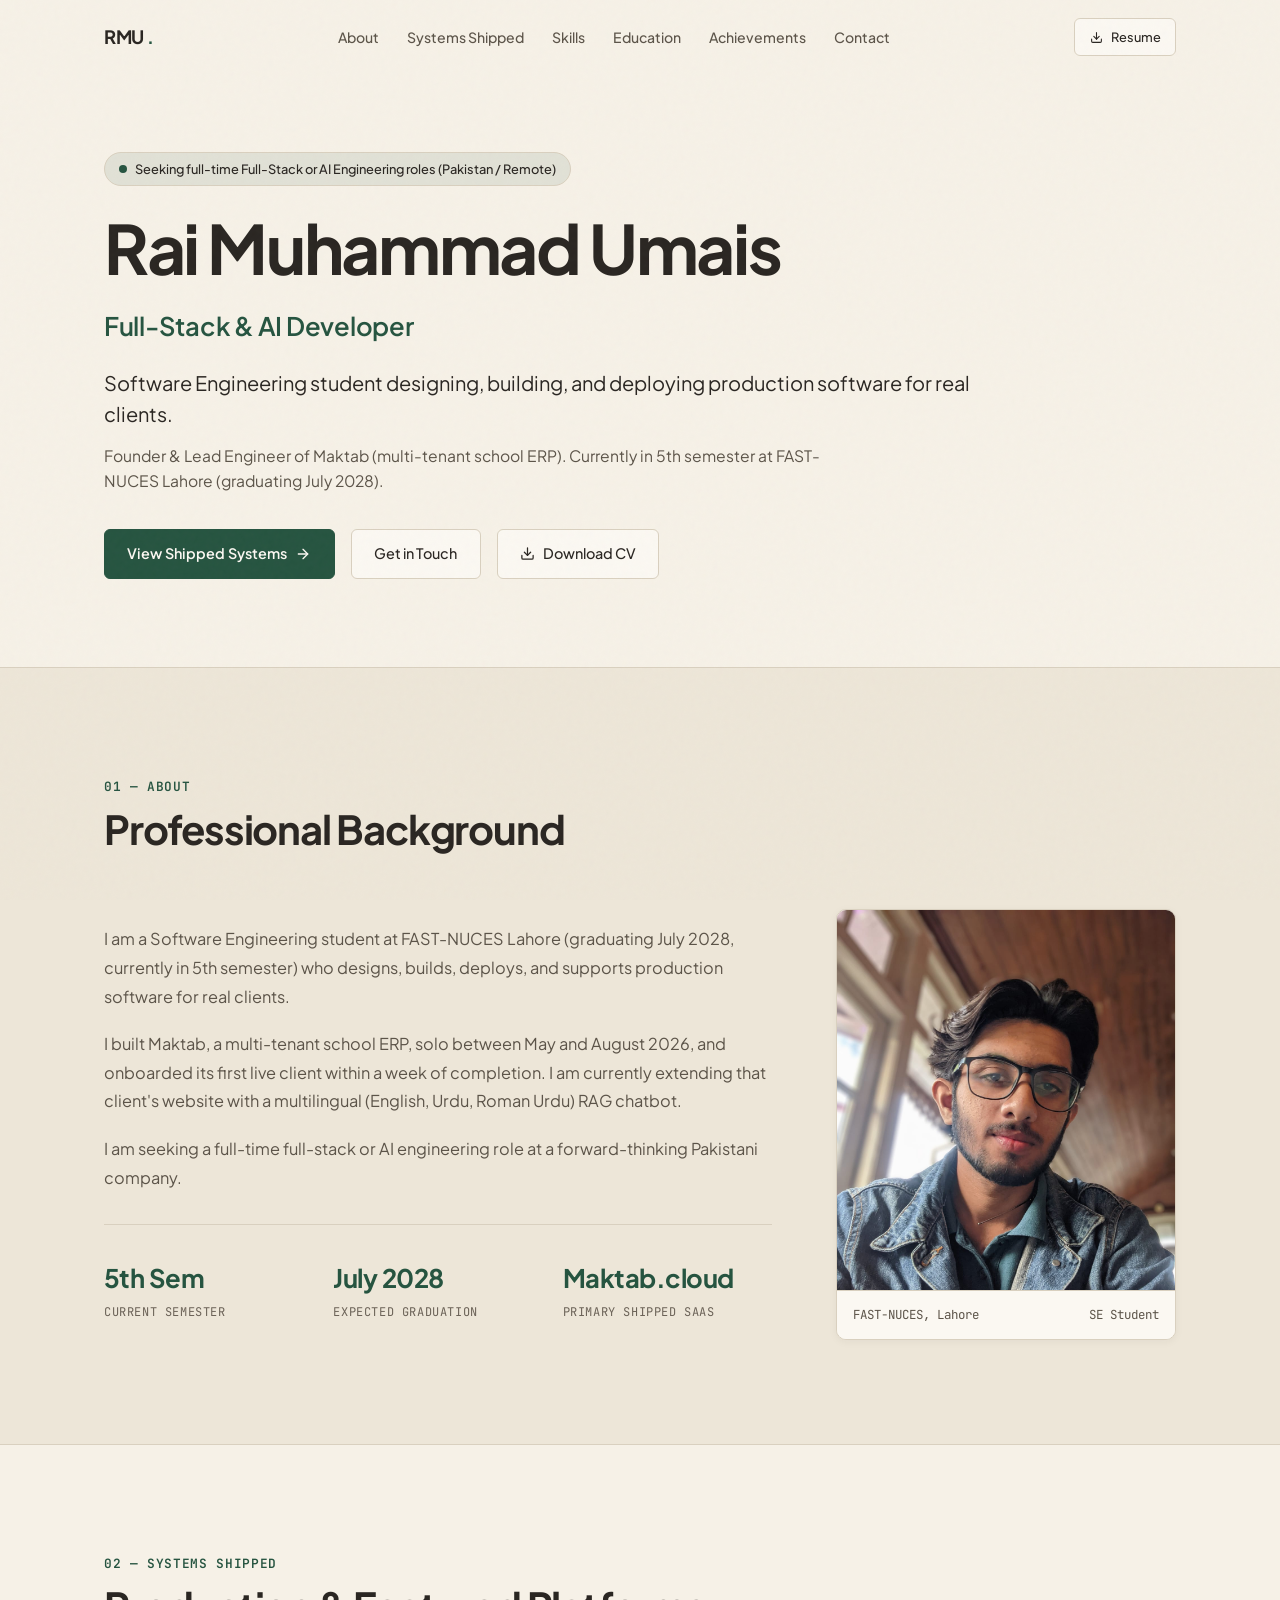
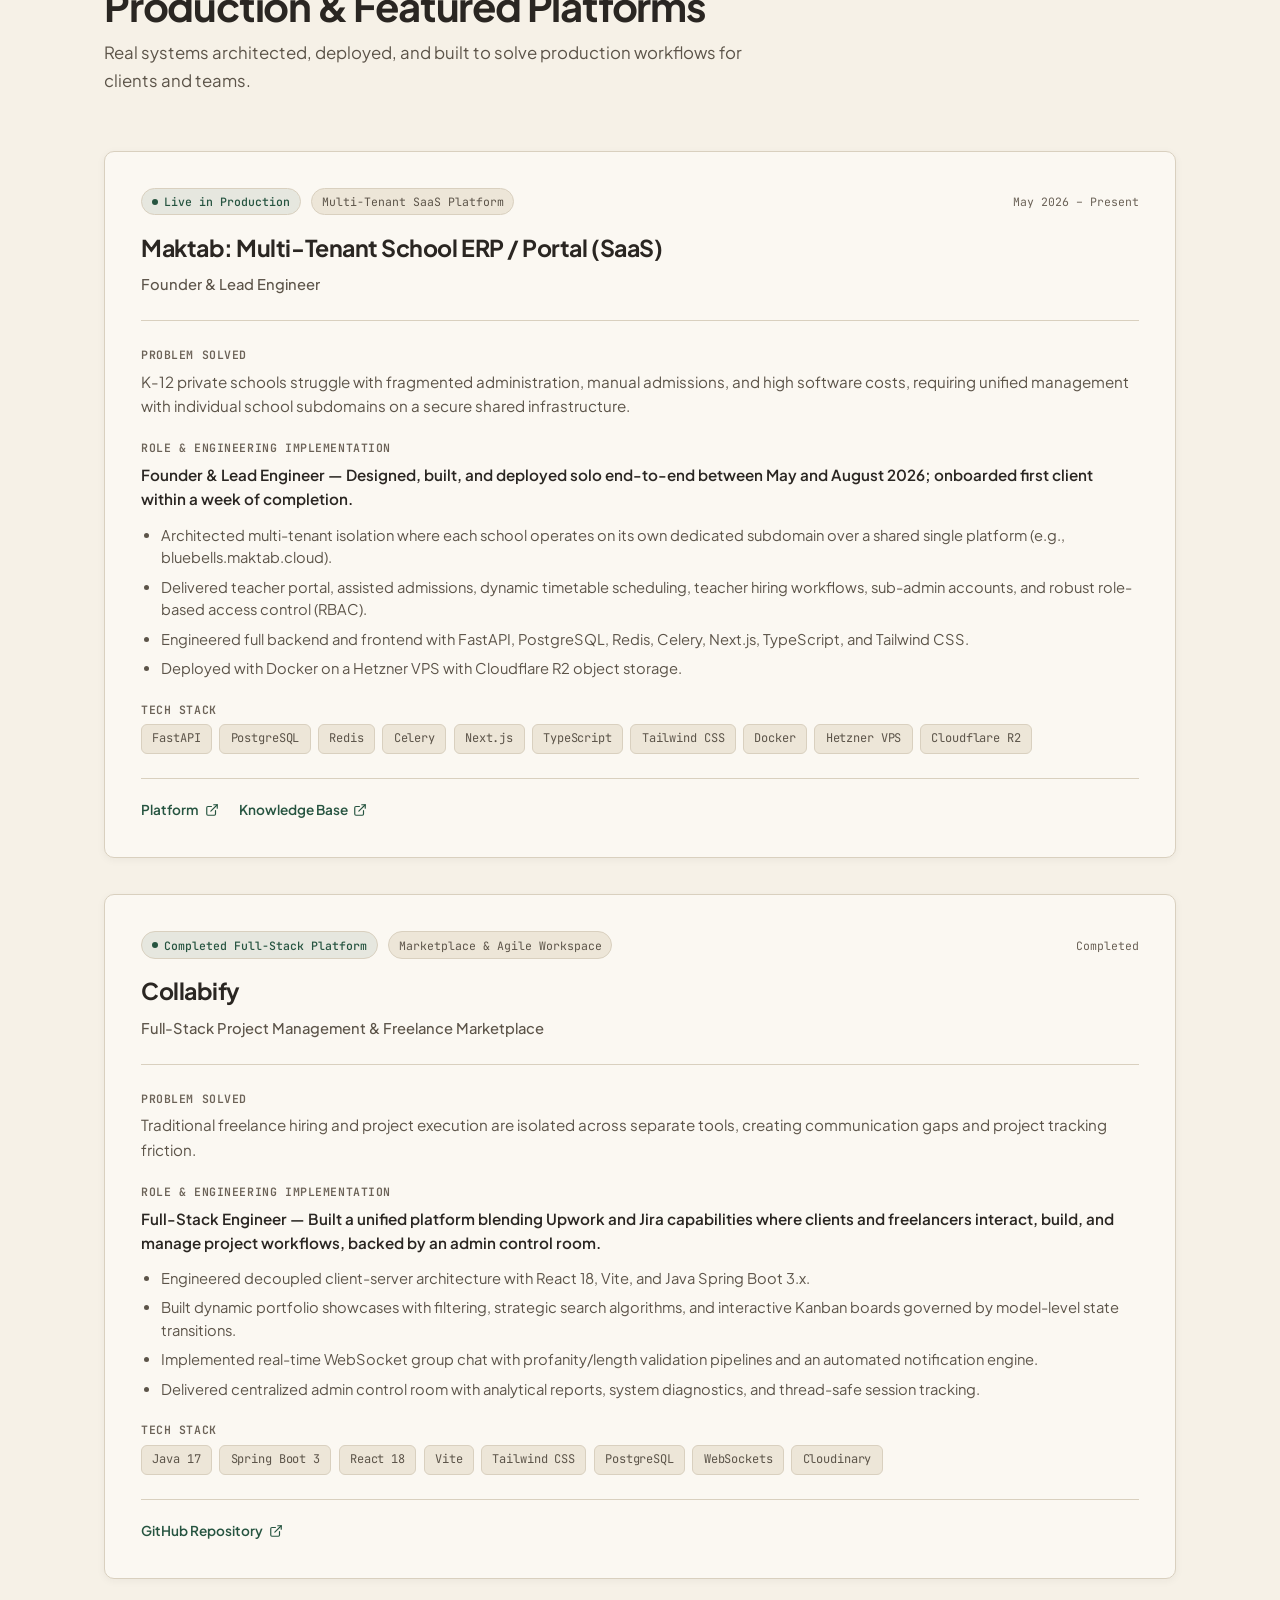
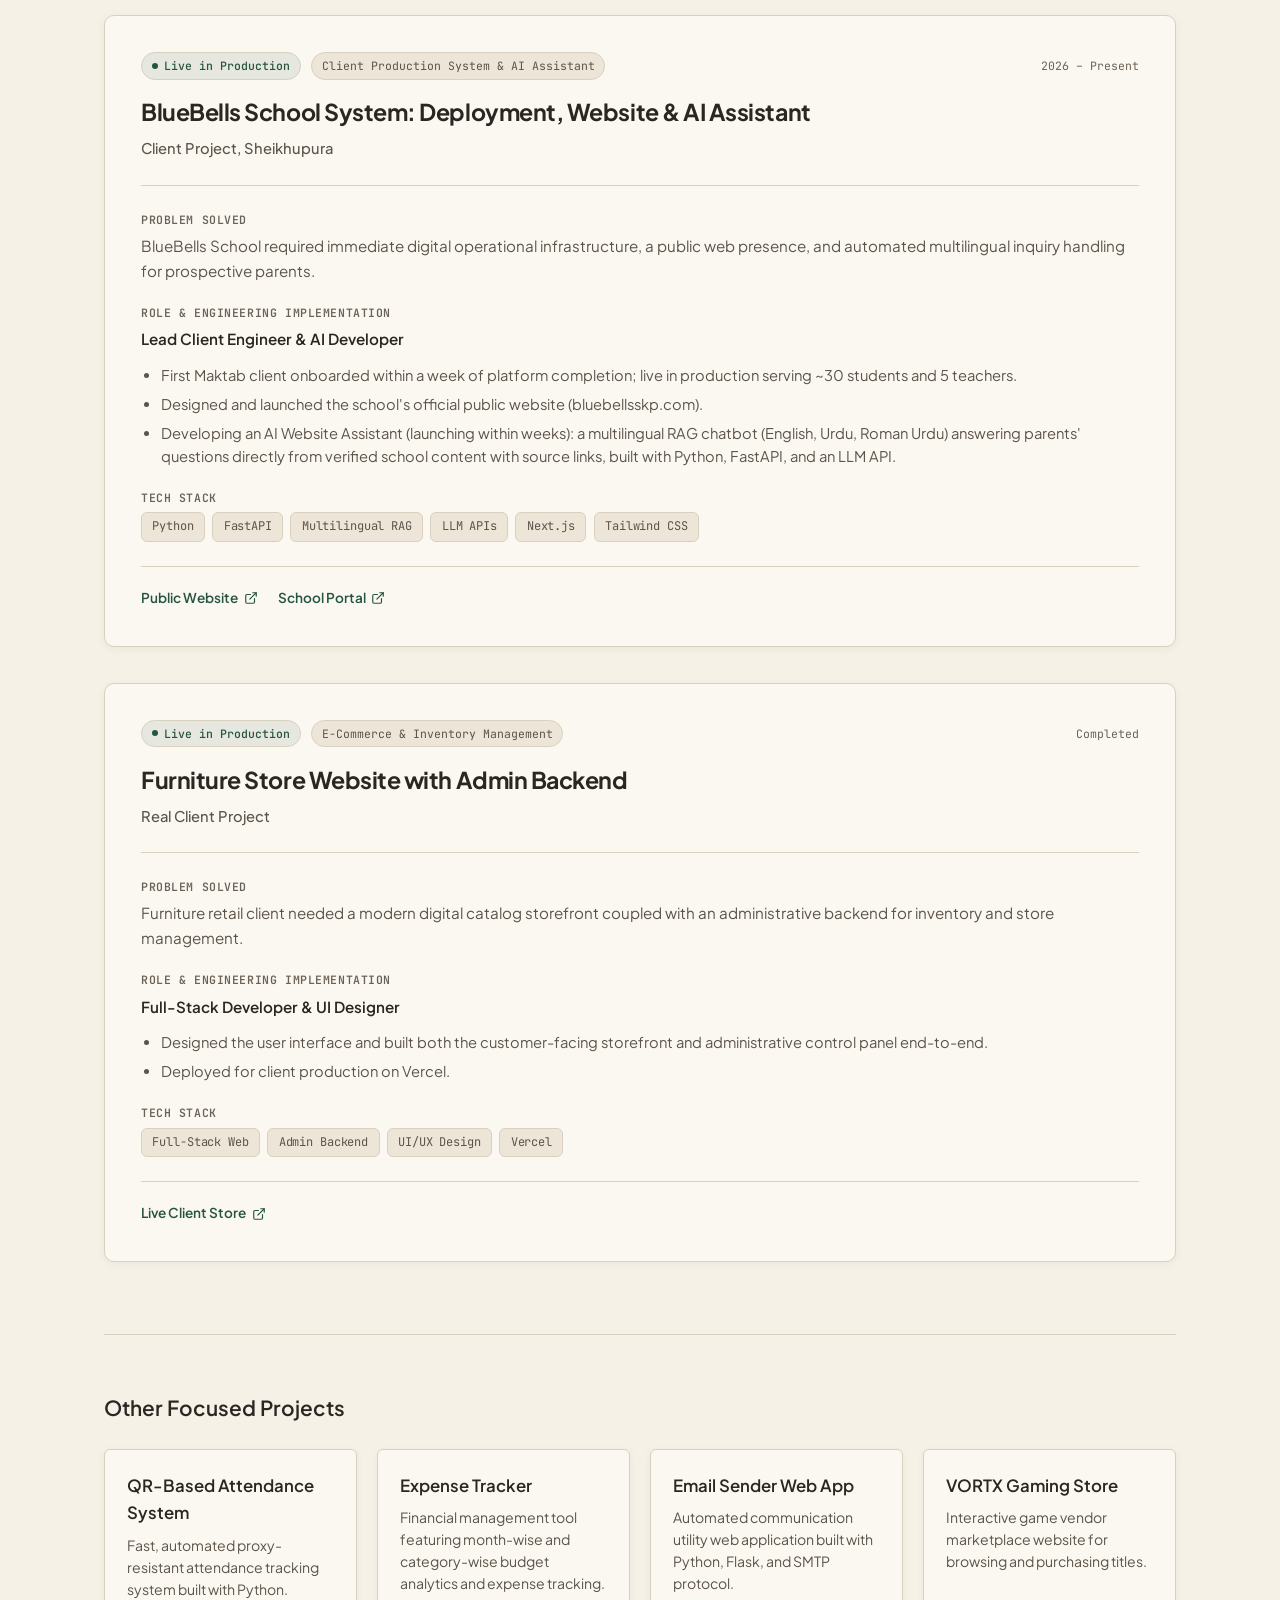
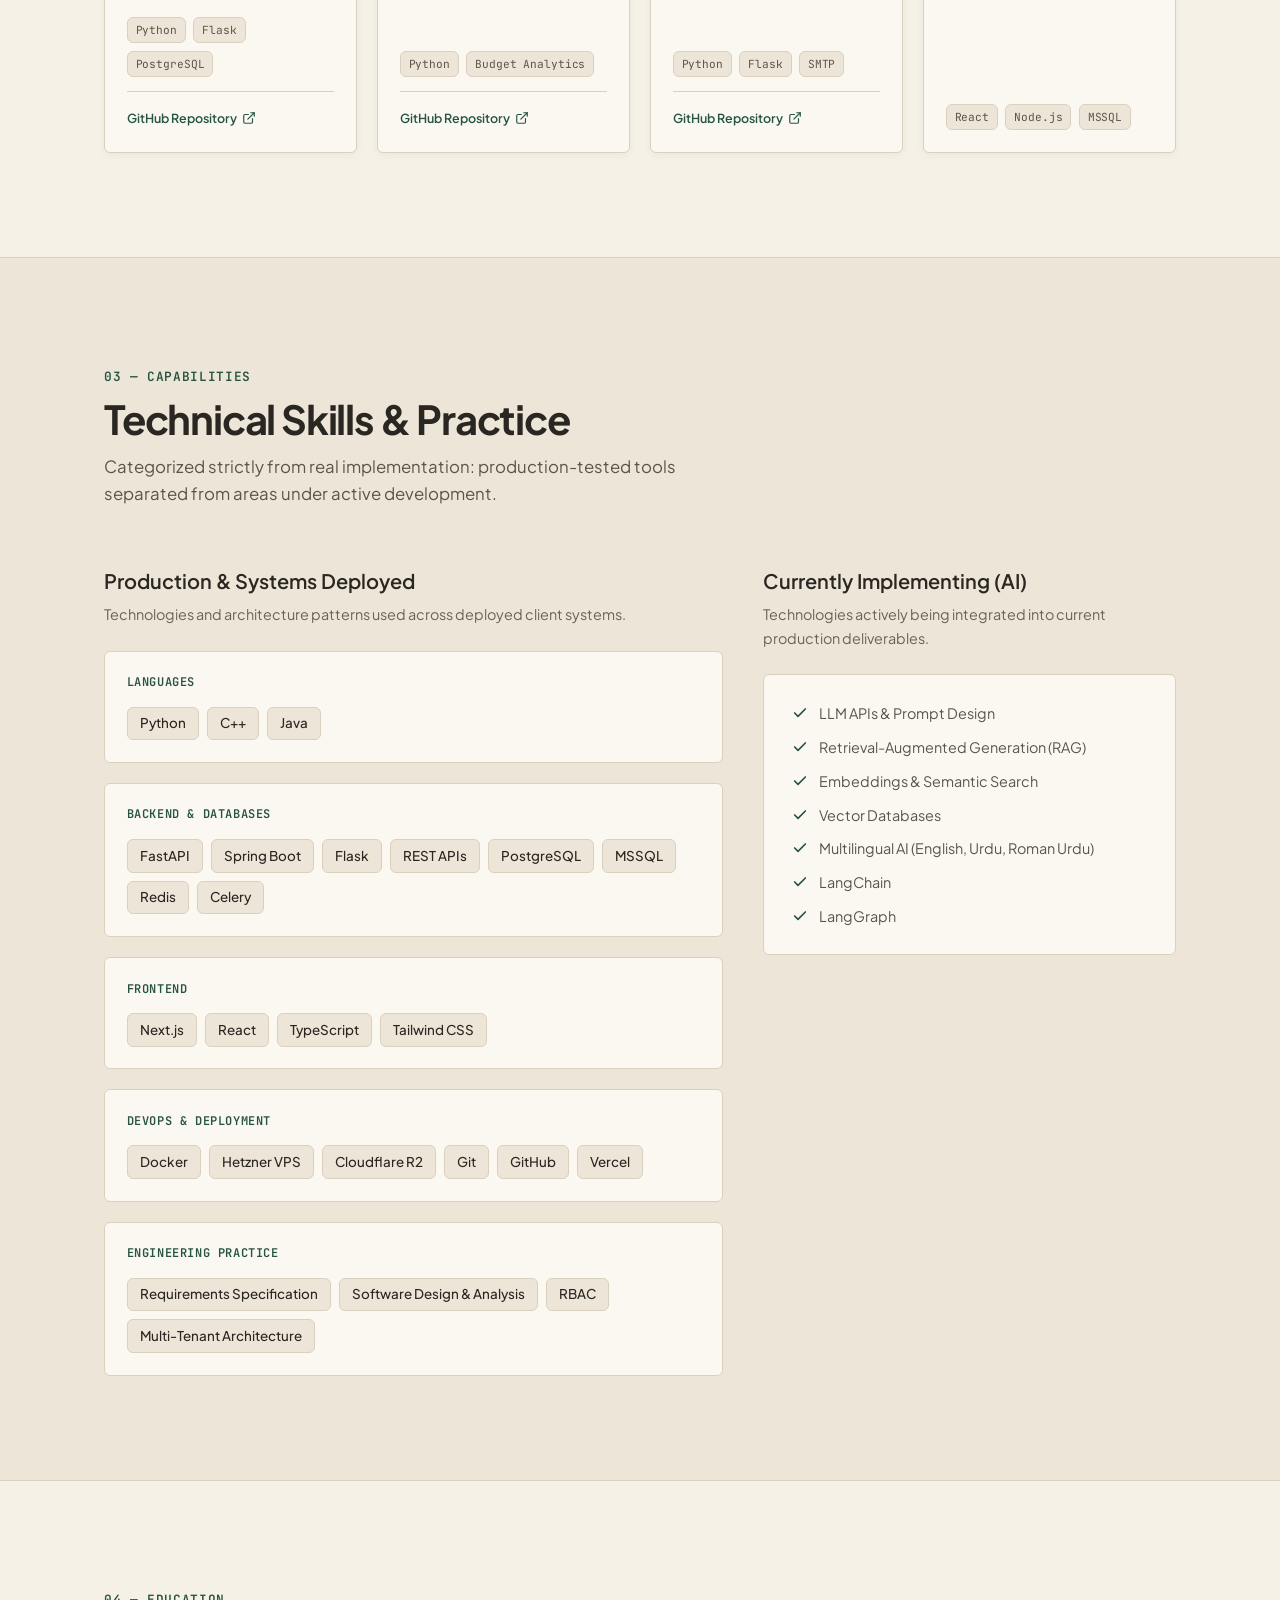
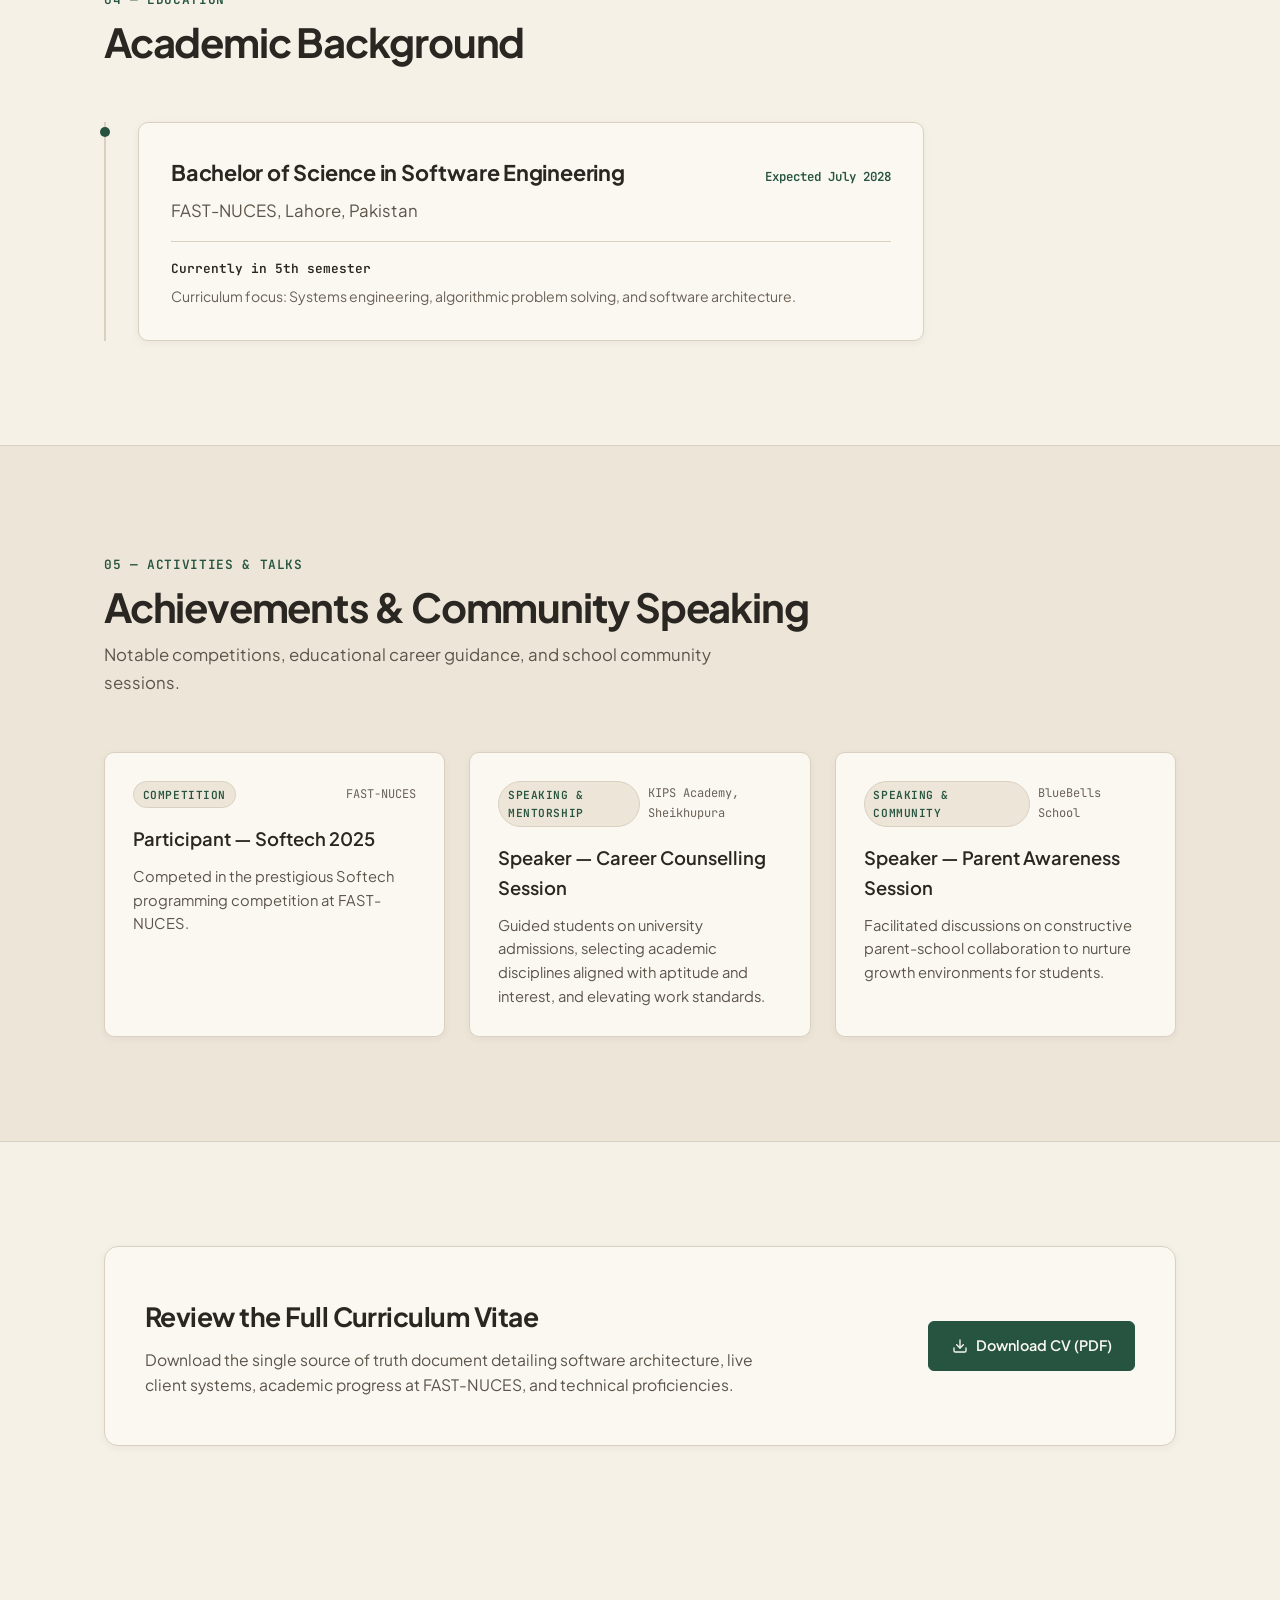
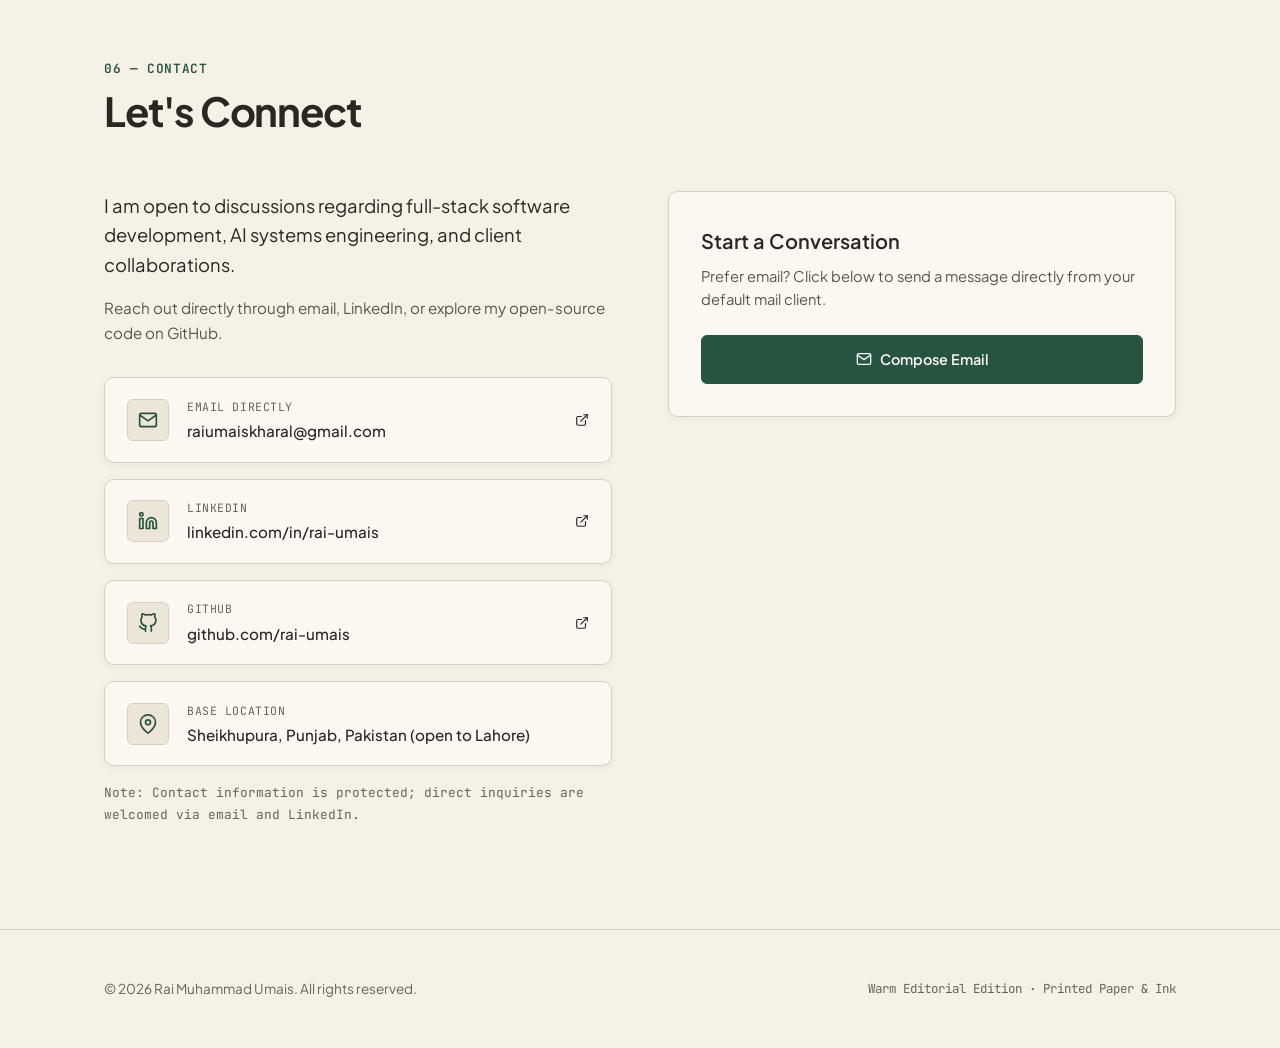
==== commit c8a197db: "Update theme to warm editorial paper/forest green and add Collabify and GitHub links" ====
--- a/index.html
+++ b/index.html
@@ -1,15 +1,15 @@
 <!DOCTYPE html>
-<html lang="en" data-theme="dark">
+<html lang="en">
 
 <head>
   <meta charset="UTF-8" />
   <meta name="viewport" content="width=device-width, initial-scale=1.0" />
   <title>Rai Muhammad Umais — Full-Stack & AI Developer | Systems Shipped</title>
   <meta name="description"
-    content="Portfolio of Rai Muhammad Umais — Software Engineering student at FAST-NUCES Lahore (5th semester, grad 2028). Solo builder of Maktab (multi-tenant school ERP) and production systems for real clients." />
+    content="Portfolio of Rai Muhammad Umais — Software Engineering student at FAST-NUCES Lahore (5th semester, grad 2028). Solo builder of Maktab (multi-tenant school ERP), Collabify, and production systems for real clients." />
   <meta name="author" content="Rai Muhammad Umais" />
   <meta name="keywords"
-    content="Rai Muhammad Umais, Rai Umais, Full-Stack Developer, AI Developer, FAST-NUCES, Maktab, Next.js, FastAPI, PostgreSQL, RAG, Software Engineer Lahore Pakistan" />
+    content="Rai Muhammad Umais, Rai Umais, Full-Stack Developer, AI Developer, FAST-NUCES, Maktab, Collabify, Next.js, Spring Boot, FastAPI, PostgreSQL, RAG, Software Engineer Lahore Pakistan" />
   <meta name="robots" content="index, follow" />
 
   <!-- Open Graph / Facebook -->
@@ -17,20 +17,20 @@
   <meta property="og:url" content="https://raiworks.vercel.app/" />
   <meta property="og:title" content="Rai Muhammad Umais — Full-Stack & AI Developer" />
   <meta property="og:description"
-    content="Software Engineering student designing, building, and deploying production software for real clients. Founder & Lead Engineer of Maktab (multi-tenant school SaaS)." />
+    content="Software Engineering student designing, building, and deploying production software for real clients. Founder & Lead Engineer of Maktab and full-stack systems." />
   <meta property="og:image" content="./images/pth.jpeg" />
 
   <!-- Twitter -->
   <meta name="twitter:card" content="summary_large_image" />
   <meta name="twitter:title" content="Rai Muhammad Umais — Full-Stack & AI Developer" />
   <meta name="twitter:description"
-    content="Software Engineering student designing, building, and deploying production software for real clients. Founder & Lead Engineer of Maktab (multi-tenant school SaaS)." />
+    content="Software Engineering student designing, building, and deploying production software for real clients. Founder & Lead Engineer of Maktab and full-stack systems." />
   <meta name="twitter:image" content="./images/pth.jpeg" />
 
   <!-- Favicon -->
   <link rel="icon" type="image/svg+xml" href="./favicon.svg" />
 
-  <!-- Google Fonts: Plus Jakarta Sans & JetBrains Mono (Only 2 families) -->
+  <!-- Google Fonts: Plus Jakarta Sans & JetBrains Mono -->
   <link rel="preconnect" href="https://fonts.googleapis.com" />
   <link rel="preconnect" href="https://fonts.gstatic.com" crossorigin />
   <link
@@ -39,18 +39,10 @@
 
   <!-- Core Stylesheet -->
   <link rel="stylesheet" href="./css/style.css" />
-
-  <!-- Prevent Theme Flash -->
-  <script>
-    (function () {
-      const savedTheme = localStorage.getItem('theme') || 'dark';
-      document.documentElement.setAttribute('data-theme', savedTheme);
-    })();
-  </script>
 </head>
 
 <body>
-  <!-- Non-intrusive ambient grain overlay -->
+  <!-- Non-intrusive ambient paper grain overlay -->
   <div class="grain-overlay" aria-hidden="true"></div>
 
   <!-- NAVIGATION -->
@@ -81,27 +73,6 @@
             </svg>
             <span>Resume</span>
           </a>
-
-          <button class="theme-toggle-btn" id="themeToggle" type="button" aria-label="Toggle color theme">
-            <!-- Sun icon for light toggle -->
-            <svg class="theme-icon-sun" viewBox="0 0 24 24" fill="none" stroke="currentColor" stroke-width="2"
-              stroke-linecap="round" stroke-linejoin="round" aria-hidden="true">
-              <circle cx="12" cy="12" r="5"></circle>
-              <line x1="12" y1="1" x2="12" y2="3"></line>
-              <line x1="12" y1="21" x2="12" y2="23"></line>
-              <line x1="4.22" y1="4.22" x2="5.64" y2="5.64"></line>
-              <line x1="18.36" y1="18.36" x2="19.78" y2="19.78"></line>
-              <line x1="1" y1="12" x2="3" y2="12"></line>
-              <line x1="21" y1="12" x2="23" y2="12"></line>
-              <line x1="4.22" y1="19.78" x2="5.64" y2="18.36"></line>
-              <line x1="18.36" y1="5.64" x2="19.78" y2="4.22"></line>
-            </svg>
-            <!-- Moon icon for dark toggle -->
-            <svg class="theme-icon-moon" viewBox="0 0 24 24" fill="none" stroke="currentColor" stroke-width="2"
-              stroke-linecap="round" stroke-linejoin="round" aria-hidden="true">
-              <path d="M21 12.79A9 9 0 1 1 11.21 3 7 7 0 0 0 21 12.79z"></path>
-            </svg>
-          </button>
 
           <button class="nav-toggle" id="navToggle" type="button" aria-label="Toggle navigation drawer"
             aria-expanded="false" aria-controls="navLinks">
@@ -180,7 +151,8 @@
                 website with a multilingual (English, Urdu, Roman Urdu) RAG chatbot.
               </p>
               <p class="about-bio">
-                I am actively seeking a full-time full-stack or AI engineering role at a Pakistani company.
+                I am actively seeking a full-time full-stack or AI engineering role at a forward-thinking Pakistani
+                company.
               </p>
             </div>
 
@@ -219,15 +191,15 @@
       <div class="container">
         <div class="section-header reveal">
           <span class="section-label">02 — Systems Shipped</span>
-          <h2 class="section-title">Production &amp; Client Software</h2>
+          <h2 class="section-title">Production &amp; Featured Platforms</h2>
           <p class="section-subtitle">
-            Real systems architected, deployed to production, and actively serving real users and clients.
+            Real systems architected, deployed, and built to solve production workflows for clients and teams.
           </p>
         </div>
 
         <!-- Populated via data/portfolio.js -->
         <div class="featured-grid" id="featuredProjectsGrid">
-          <!-- Fallback semantic markup hydrated by JavaScript -->
+          <!-- Maktab -->
           <article class="case-study-card reveal">
             <div class="card-header">
               <div class="card-meta">
@@ -241,31 +213,55 @@
             <div class="card-body">
               <div class="case-block">
                 <h4 class="block-label">Problem Solved</h4>
-                <p class="block-text">K-12 private schools require dedicated subdomains and customized administration on
-                  a shared, cost-efficient infrastructure.</p>
+                <p class="block-text">K-12 private schools struggle with fragmented administration and high software costs, requiring unified management on individual subdomains over a secure shared infrastructure.</p>
               </div>
               <div class="case-block">
-                <h4 class="block-label">My Role &amp; Architecture</h4>
-                <p class="block-text role-highlight">Designed, built, and deployed solo a multi-tenant ERP platform
-                  between May and August 2026; onboarded first client within a week of completion.</p>
+                <h4 class="block-label">Role &amp; Engineering Implementation</h4>
+                <p class="block-text role-highlight">Founder &amp; Lead Engineer — Designed, built, and deployed solo end-to-end between May and August 2026; onboarded first client within a week of completion.</p>
               </div>
               <div class="case-block">
-                <h4 class="block-label">Production Stack</h4>
+                <h4 class="block-label">Tech Stack</h4>
                 <div class="tech-tags">
-                  <span class="tech-tag">FastAPI</span><span class="tech-tag">PostgreSQL</span><span
-                    class="tech-tag">Redis</span><span class="tech-tag">Celery</span><span
-                    class="tech-tag">Next.js</span><span class="tech-tag">TypeScript</span><span
-                    class="tech-tag">Tailwind CSS</span><span class="tech-tag">Docker</span><span
-                    class="tech-tag">Hetzner VPS</span><span class="tech-tag">Cloudflare R2</span>
+                  <span class="tech-tag">FastAPI</span><span class="tech-tag">PostgreSQL</span><span class="tech-tag">Redis</span><span class="tech-tag">Celery</span><span class="tech-tag">Next.js</span><span class="tech-tag">TypeScript</span><span class="tech-tag">Tailwind CSS</span><span class="tech-tag">Docker</span><span class="tech-tag">Hetzner VPS</span><span class="tech-tag">Cloudflare R2</span>
                 </div>
               </div>
             </div>
             <div class="card-footer">
               <div class="project-actions">
-                <a href="https://maktab.cloud" target="_blank" rel="noopener noreferrer" class="btn-link">Platform
-                  →</a>
-                <a href="https://know.maktab.cloud" target="_blank" rel="noopener noreferrer"
-                  class="btn-link">Documentation →</a>
+                <a href="https://maktab.cloud" target="_blank" rel="noopener noreferrer" class="btn-link">Platform →</a>
+                <a href="https://know.maktab.cloud" target="_blank" rel="noopener noreferrer" class="btn-link">Knowledge Base →</a>
+              </div>
+            </div>
+          </article>
+
+          <!-- Collabify -->
+          <article class="case-study-card reveal">
+            <div class="card-header">
+              <div class="card-meta">
+                <span class="badge-status"><span class="dot-live" aria-hidden="true"></span>Completed Full-Stack</span>
+                <span class="badge-type">Marketplace &amp; Agile Workspace</span>
+                <span class="badge-period">Completed</span>
+              </div>
+              <h3 class="card-title">Collabify</h3>
+              <p class="card-subtitle">Full-Stack Project Management &amp; Freelance Marketplace</p>
+            </div>
+            <div class="case-block">
+              <h4 class="block-label">Problem Solved</h4>
+              <p class="block-text">Traditional freelance hiring and project execution are isolated across separate tools, creating communication gaps and project tracking friction.</p>
+            </div>
+            <div class="case-block">
+              <h4 class="block-label">Role &amp; Engineering Implementation</h4>
+              <p class="block-text role-highlight">Full-Stack Engineer — Built a unified platform blending Upwork and Jira capabilities where clients and freelancers interact, build, and manage project workflows, backed by an admin control room.</p>
+            </div>
+            <div class="case-block">
+              <h4 class="block-label">Tech Stack</h4>
+              <div class="tech-tags">
+                <span class="tech-tag">Java 17</span><span class="tech-tag">Spring Boot 3</span><span class="tech-tag">React 18</span><span class="tech-tag">Vite</span><span class="tech-tag">Tailwind CSS</span><span class="tech-tag">PostgreSQL</span><span class="tech-tag">WebSockets</span><span class="tech-tag">Cloudinary</span>
+              </div>
+            </div>
+            <div class="card-footer">
+              <div class="project-actions">
+                <a href="https://github.com/Collabify-Project/Collabify" target="_blank" rel="noopener noreferrer" class="btn-link">GitHub Repository →</a>
               </div>
             </div>
           </article>
@@ -446,7 +442,7 @@
     <div class="container">
       <div class="footer-content">
         <p>© <span id="year">2026</span> Rai Muhammad Umais. All rights reserved.</p>
-        <p class="footer-mono">Crafted with semantic HTML5, modern CSS3 &amp; vanilla JS</p>
+        <p class="footer-mono">Warm Editorial Edition · Printed Paper &amp; Ink</p>
       </div>
     </div>
   </footer>
--- a/css/style.css
+++ b/css/style.css
@@ -1,82 +1,57 @@
 /* ==========================================================================
-   Rai Muhammad Umais — Portfolio 2026 Design System
-   Identity: Professional Deep Navy · Refined Sky Accent · Calm Typography
+   Rai Muhammad Umais — Portfolio Design System
+   Theme: Warm Editorial (Printed Paper & Warm Charcoal Ink)
+   Accent: Deep Forest Green
    Contrast: Fully WCAG AA Compliant
    ========================================================================== */
 
 @import url('https://fonts.googleapis.com/css2?family=JetBrains+Mono:wght@400;500;600&family=Plus+Jakarta+Sans:wght@400;500;600;700&display=swap');
 
-/* ---- DESIGN TOKENS ---- */
+/* ---- DESIGN TOKENS (WARM EDITORIAL PALETTE) ---- */
 :root {
   --font-sans: 'Plus Jakarta Sans', -apple-system, BlinkMacSystemFont, 'Segoe UI', Roboto, sans-serif;
   --font-mono: 'JetBrains Mono', ui-monospace, SFMono-Regular, Menlo, Monaco, Consolas, monospace;
 
-  --transition-fast: 150ms ease;
-  --transition-base: 220ms cubic-bezier(0.16, 1, 0.3, 1);
+  /* Paper & Ink Surfaces */
+  --bg-primary: #F6F1E7;         /* Warm off-white paper base */
+  --bg-secondary: #EDE6D8;       /* Warm parchment for alternating sections */
+  --surface: #FBF8F2;            /* Clean warm ivory surface for cards */
+  --surface-raised: #EDE6D8;     /* Warm tone for badges and secondary elements */
+  --surface-hover: #E8E0D0;      /* Subtle interactive hover tone */
+
+  /* Linework & Structure */
+  --border: #D9D0BF;             /* Thin warm grey-beige lines */
+  --border-subtle: rgba(42, 38, 34, 0.09);
+  --border-focus: #265440;       /* Forest green focus ring */
+
+  /* Ink & Typography */
+  --text-primary: #2A2622;       /* Deep warm charcoal-brown (ink) */
+  --text-secondary: #5C5449;     /* Readable warm charcoal */
+  --text-muted: #6B6257;         /* Warm muted grey-brown */
+
+  /* Restrained Forest Green Accent */
+  --accent: #265440;             /* Deep forest green (WCAG AA compliant) */
+  --accent-hover: #1D4232;       /* Deepened shade for clean hover states */
+  --accent-soft: rgba(38, 84, 64, 0.09); /* Soft tint for pills and indicators */
+  --accent-contrast: #FBF8F2;    /* Warm ivory text on green buttons */
+
+  /* Status Indicators */
+  --status-active: #265440;      /* Forest green live status */
+  --status-active-soft: rgba(38, 84, 64, 0.1);
+
+  /* Structure & Motion */
+  --nav-bg: rgba(246, 241, 231, 0.94);
+  --card-shadow: 0 2px 8px rgba(42, 38, 34, 0.05);
+  --card-shadow-hover: 0 8px 24px rgba(42, 38, 34, 0.08);
+
   --radius-sm: 6px;
   --radius-md: 10px;
   --radius-lg: 14px;
   --radius-full: 9999px;
 
   --container-max: 1120px;
-}
-
-/* DARK MODE (Default: Deep Navy & Slate) */
-[data-theme='dark'] {
-  --bg-primary: #070d18;
-  --bg-secondary: #0c1527;
-  --surface: #101c33;
-  --surface-raised: #152441;
-  --surface-hover: #1a2c4e;
-
-  --border: rgba(148, 163, 184, 0.12);
-  --border-subtle: rgba(148, 163, 184, 0.07);
-  --border-focus: rgba(56, 189, 248, 0.6);
-
-  --text-primary: #f8fafc;
-  --text-secondary: #94a3b8;
-  --text-muted: #64748b;
-
-  --accent: #38bdf8;
-  --accent-hover: #7dd3fc;
-  --accent-soft: rgba(56, 189, 248, 0.1);
-  --accent-contrast: #070d18;
-
-  --success: #34d399;
-  --success-soft: rgba(52, 211, 153, 0.12);
-
-  --nav-bg: rgba(7, 13, 24, 0.88);
-  --card-shadow: 0 4px 20px rgba(0, 0, 0, 0.25);
-  --card-shadow-hover: 0 10px 30px rgba(0, 0, 0, 0.35);
-}
-
-/* LIGHT MODE (Clean, Calm Ice-Navy) */
-[data-theme='light'] {
-  --bg-primary: #f8fafc;
-  --bg-secondary: #f1f5f9;
-  --surface: #ffffff;
-  --surface-raised: #f8fafc;
-  --surface-hover: #f1f5f9;
-
-  --border: rgba(15, 23, 42, 0.1);
-  --border-subtle: rgba(15, 23, 42, 0.05);
-  --border-focus: rgba(2, 132, 199, 0.6);
-
-  --text-primary: #0f172a;
-  --text-secondary: #475569;
-  --text-muted: #64748b;
-
-  --accent: #0369a1;
-  --accent-hover: #075985;
-  --accent-soft: rgba(3, 105, 161, 0.09);
-  --accent-contrast: #ffffff;
-
-  --success: #059669;
-  --success-soft: rgba(5, 150, 105, 0.1);
-
-  --nav-bg: rgba(248, 250, 252, 0.9);
-  --card-shadow: 0 4px 16px rgba(15, 23, 42, 0.04);
-  --card-shadow-hover: 0 10px 24px rgba(15, 23, 42, 0.08);
+  --transition-fast: 150ms ease;
+  --transition-base: 220ms cubic-bezier(0.16, 1, 0.3, 1);
 }
 
 /* ---- RESET & BASE ---- */
@@ -138,13 +113,13 @@
   padding: 0 1.5rem;
 }
 
-/* Subtle background grain (non-glittery, non-animated) */
+/* Subtle editorial paper grain */
 .grain-overlay {
   position: fixed;
   inset: 0;
   pointer-events: none;
   z-index: 999;
-  opacity: 0.02;
+  opacity: 0.025;
   background-image: url("data:image/svg+xml,%3Csvg viewBox='0 0 200 200' xmlns='http://www.w3.org/2000/svg'%3E%3Cfilter id='noise'%3E%3CfeTurbulence type='fractalNoise' baseFrequency='0.8' numOctaves='3' stitchTiles='stitch'/%3E%3C/filter%3E%3Crect width='100%25' height='100%25' filter='url(%23noise)'/%3E%3C/svg%3E");
 }
 
@@ -155,17 +130,17 @@
   left: 0;
   right: 0;
   z-index: 100;
-  padding: 1.1rem 0;
+  padding: 1.15rem 0;
   transition: background-color var(--transition-base), border-color var(--transition-base), box-shadow var(--transition-base);
   border-bottom: 1px solid transparent;
 }
 
 .nav.scrolled {
   background-color: var(--nav-bg);
-  backdrop-filter: blur(12px);
-  -webkit-backdrop-filter: blur(12px);
+  backdrop-filter: blur(10px);
+  -webkit-backdrop-filter: blur(10px);
   border-bottom-color: var(--border);
-  box-shadow: 0 4px 20px rgba(0, 0, 0, 0.15);
+  box-shadow: 0 4px 16px rgba(42, 38, 34, 0.05);
 }
 
 .nav-container {
@@ -229,36 +204,6 @@
   gap: 1rem;
 }
 
-/* Theme Toggle Button */
-.theme-toggle-btn {
-  display: inline-flex;
-  align-items: center;
-  justify-content: center;
-  width: 38px;
-  height: 38px;
-  border-radius: var(--radius-sm);
-  background-color: var(--surface);
-  border: 1px solid var(--border);
-  color: var(--text-secondary);
-  transition: background-color var(--transition-fast), color var(--transition-fast), border-color var(--transition-fast);
-}
-
-.theme-toggle-btn:hover {
-  color: var(--text-primary);
-  border-color: var(--border-focus);
-}
-
-.theme-icon-sun,
-.theme-icon-moon {
-  width: 18px;
-  height: 18px;
-}
-
-[data-theme='dark'] .theme-icon-sun { display: block; }
-[data-theme='dark'] .theme-icon-moon { display: none; }
-[data-theme='light'] .theme-icon-sun { display: none; }
-[data-theme='light'] .theme-icon-moon { display: block; }
-
 /* Mobile Menu Toggle */
 .nav-toggle {
   display: none;
@@ -305,11 +250,13 @@
   font-size: 0.9rem;
   font-weight: 600;
   border-radius: var(--radius-sm);
+  border: 1px solid var(--accent);
   transition: background-color var(--transition-fast), transform var(--transition-fast), box-shadow var(--transition-fast);
 }
 
 .btn-primary:hover {
   background-color: var(--accent-hover);
+  border-color: var(--accent-hover);
   transform: translateY(-1px);
 }
 
@@ -369,9 +316,9 @@
   align-items: center;
   gap: 0.55rem;
   padding: 0.35rem 0.85rem;
-  background-color: var(--success-soft);
-  color: var(--text-primary);
-  border: 1px solid rgba(52, 211, 153, 0.25);
+  background-color: var(--status-active-soft);
+  color: var(--text-primary);
+  border: 1px solid var(--border);
   border-radius: var(--radius-full);
   font-size: 0.8rem;
   font-weight: 500;
@@ -381,10 +328,9 @@
 .status-pulse {
   width: 8px;
   height: 8px;
-  background-color: var(--success);
+  background-color: var(--status-active);
   border-radius: 50%;
   display: inline-block;
-  box-shadow: 0 0 0 2px var(--success-soft);
 }
 
 /* Tech Badges */
@@ -418,8 +364,8 @@
 
 .section-alt {
   background-color: var(--bg-secondary);
-  border-top: 1px solid var(--border-subtle);
-  border-bottom: 1px solid var(--border-subtle);
+  border-top: 1px solid var(--border);
+  border-bottom: 1px solid var(--border);
 }
 
 .section-header {
@@ -430,7 +376,7 @@
   display: inline-block;
   font-family: var(--font-mono);
   font-size: 0.8rem;
-  font-weight: 500;
+  font-weight: 600;
   color: var(--accent);
   letter-spacing: 0.05em;
   text-transform: uppercase;
@@ -566,7 +512,7 @@
   height: 380px;
   object-fit: cover;
   object-position: center top;
-  filter: brightness(0.97);
+  filter: contrast(0.98);
   transition: transform var(--transition-base);
 }
 
@@ -609,7 +555,7 @@
 }
 
 .card-header {
-  border-bottom: 1px solid var(--border-subtle);
+  border-bottom: 1px solid var(--border);
   padding-bottom: 1.5rem;
   margin-bottom: 1.5rem;
 }
@@ -630,8 +576,9 @@
   font-size: 0.72rem;
   font-weight: 500;
   padding: 0.2rem 0.6rem;
-  background-color: var(--success-soft);
-  color: var(--success);
+  background-color: var(--status-active-soft);
+  color: var(--status-active);
+  border: 1px solid var(--border);
   border-radius: var(--radius-full);
 }
 
@@ -646,8 +593,9 @@
   font-family: var(--font-mono);
   font-size: 0.72rem;
   padding: 0.2rem 0.6rem;
-  background-color: var(--accent-soft);
-  color: var(--accent);
+  background-color: var(--surface-raised);
+  color: var(--text-secondary);
+  border: 1px solid var(--border);
   border-radius: var(--radius-full);
 }
 
@@ -722,7 +670,7 @@
 .card-footer {
   margin-top: 1.5rem;
   padding-top: 1.25rem;
-  border-top: 1px solid var(--border-subtle);
+  border-top: 1px solid var(--border);
 }
 
 .project-actions {
@@ -758,6 +706,7 @@
   padding: 1.35rem;
   display: flex;
   flex-direction: column;
+  box-shadow: var(--card-shadow);
   transition: border-color var(--transition-fast), transform var(--transition-fast);
 }
 
@@ -784,10 +733,10 @@
 .sub-project-links {
   margin-top: 0.85rem;
   padding-top: 0.75rem;
-  border-top: 1px solid var(--border-subtle);
-}
-
-/* ---- SKILLS SECTION (HONEST SEPARATION) ---- */
+  border-top: 1px solid var(--border);
+}
+
+/* ---- SKILLS SECTION ---- */
 .skills-layout {
   display: grid;
   grid-template-columns: 1.5fr 1fr;
@@ -903,7 +852,6 @@
   height: 10px;
   border-radius: 50%;
   background-color: var(--accent);
-  box-shadow: 0 0 0 3px var(--accent-soft);
 }
 
 .edu-content {
@@ -911,6 +859,7 @@
   border: 1px solid var(--border);
   border-radius: var(--radius-md);
   padding: 2rem;
+  box-shadow: var(--card-shadow);
 }
 
 .edu-header {
@@ -946,7 +895,7 @@
   display: flex;
   flex-direction: column;
   gap: 0.4rem;
-  border-top: 1px solid var(--border-subtle);
+  border-top: 1px solid var(--border);
   padding-top: 1rem;
 }
 
@@ -976,6 +925,7 @@
   padding: 1.75rem;
   display: flex;
   flex-direction: column;
+  box-shadow: var(--card-shadow);
   transition: border-color var(--transition-fast), transform var(--transition-fast);
 }
 
@@ -996,11 +946,13 @@
   font-family: var(--font-mono);
   font-size: 0.7rem;
   padding: 0.2rem 0.55rem;
-  background-color: var(--accent-soft);
+  background-color: var(--surface-raised);
   color: var(--accent);
+  border: 1px solid var(--border);
   border-radius: var(--radius-full);
   text-transform: uppercase;
   letter-spacing: 0.05em;
+  font-weight: 600;
 }
 
 .achievement-org {
@@ -1105,6 +1057,7 @@
   background-color: var(--surface);
   border: 1px solid var(--border);
   border-radius: var(--radius-md);
+  box-shadow: var(--card-shadow);
   transition: border-color var(--transition-fast), transform var(--transition-fast), background-color var(--transition-fast);
 }
 
@@ -1118,12 +1071,13 @@
   width: 42px;
   height: 42px;
   border-radius: var(--radius-sm);
-  background-color: var(--accent-soft);
+  background-color: var(--surface-raised);
   color: var(--accent);
   display: flex;
   align-items: center;
   justify-content: center;
   flex-shrink: 0;
+  border: 1px solid var(--border);
 }
 
 .contact-details {
@@ -1153,6 +1107,7 @@
   border: 1px solid var(--border);
   border-radius: var(--radius-md);
   padding: 2rem;
+  box-shadow: var(--card-shadow);
 }
 
 .direct-box-title {
@@ -1262,7 +1217,7 @@
     border-bottom: 1px solid var(--border);
     padding: 2rem 1.5rem;
     gap: 1.25rem;
-    box-shadow: 0 10px 30px rgba(0, 0, 0, 0.4);
+    box-shadow: 0 10px 25px rgba(42, 38, 34, 0.12);
     z-index: 99;
   }
 
